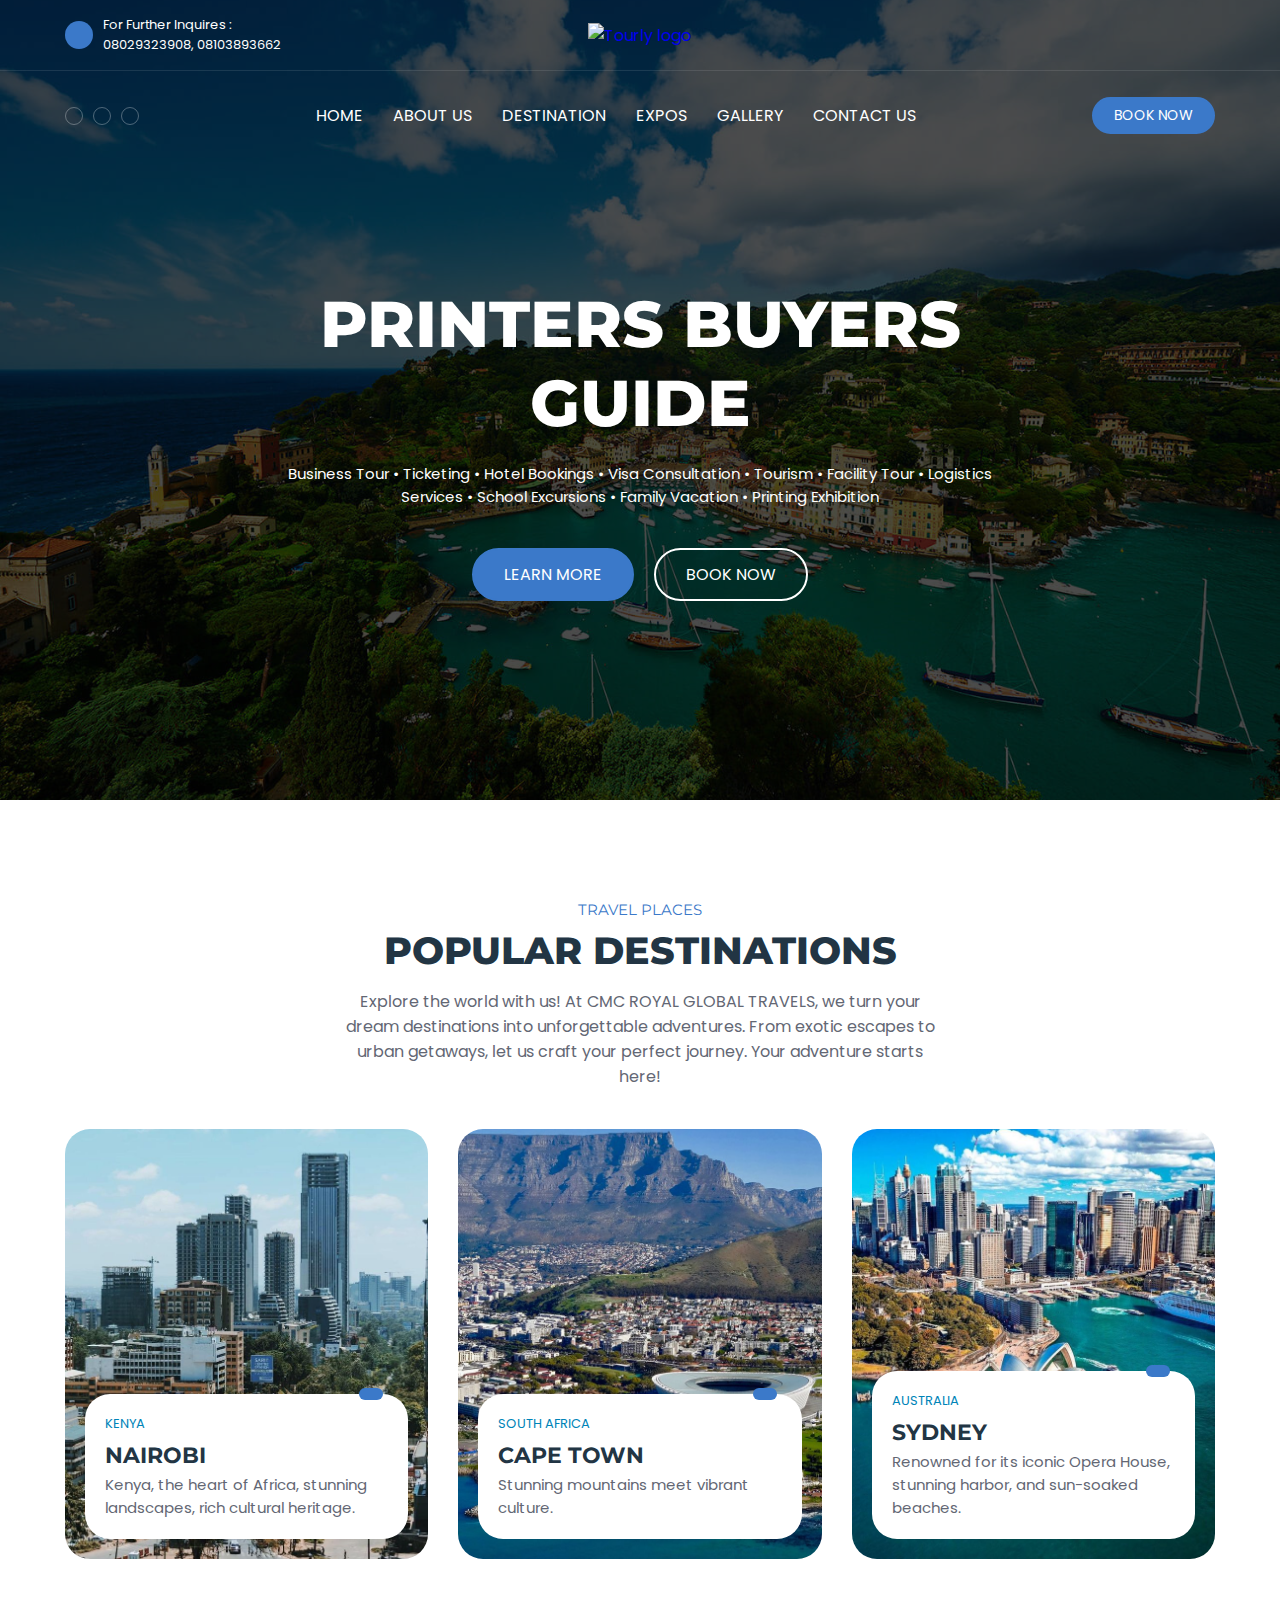
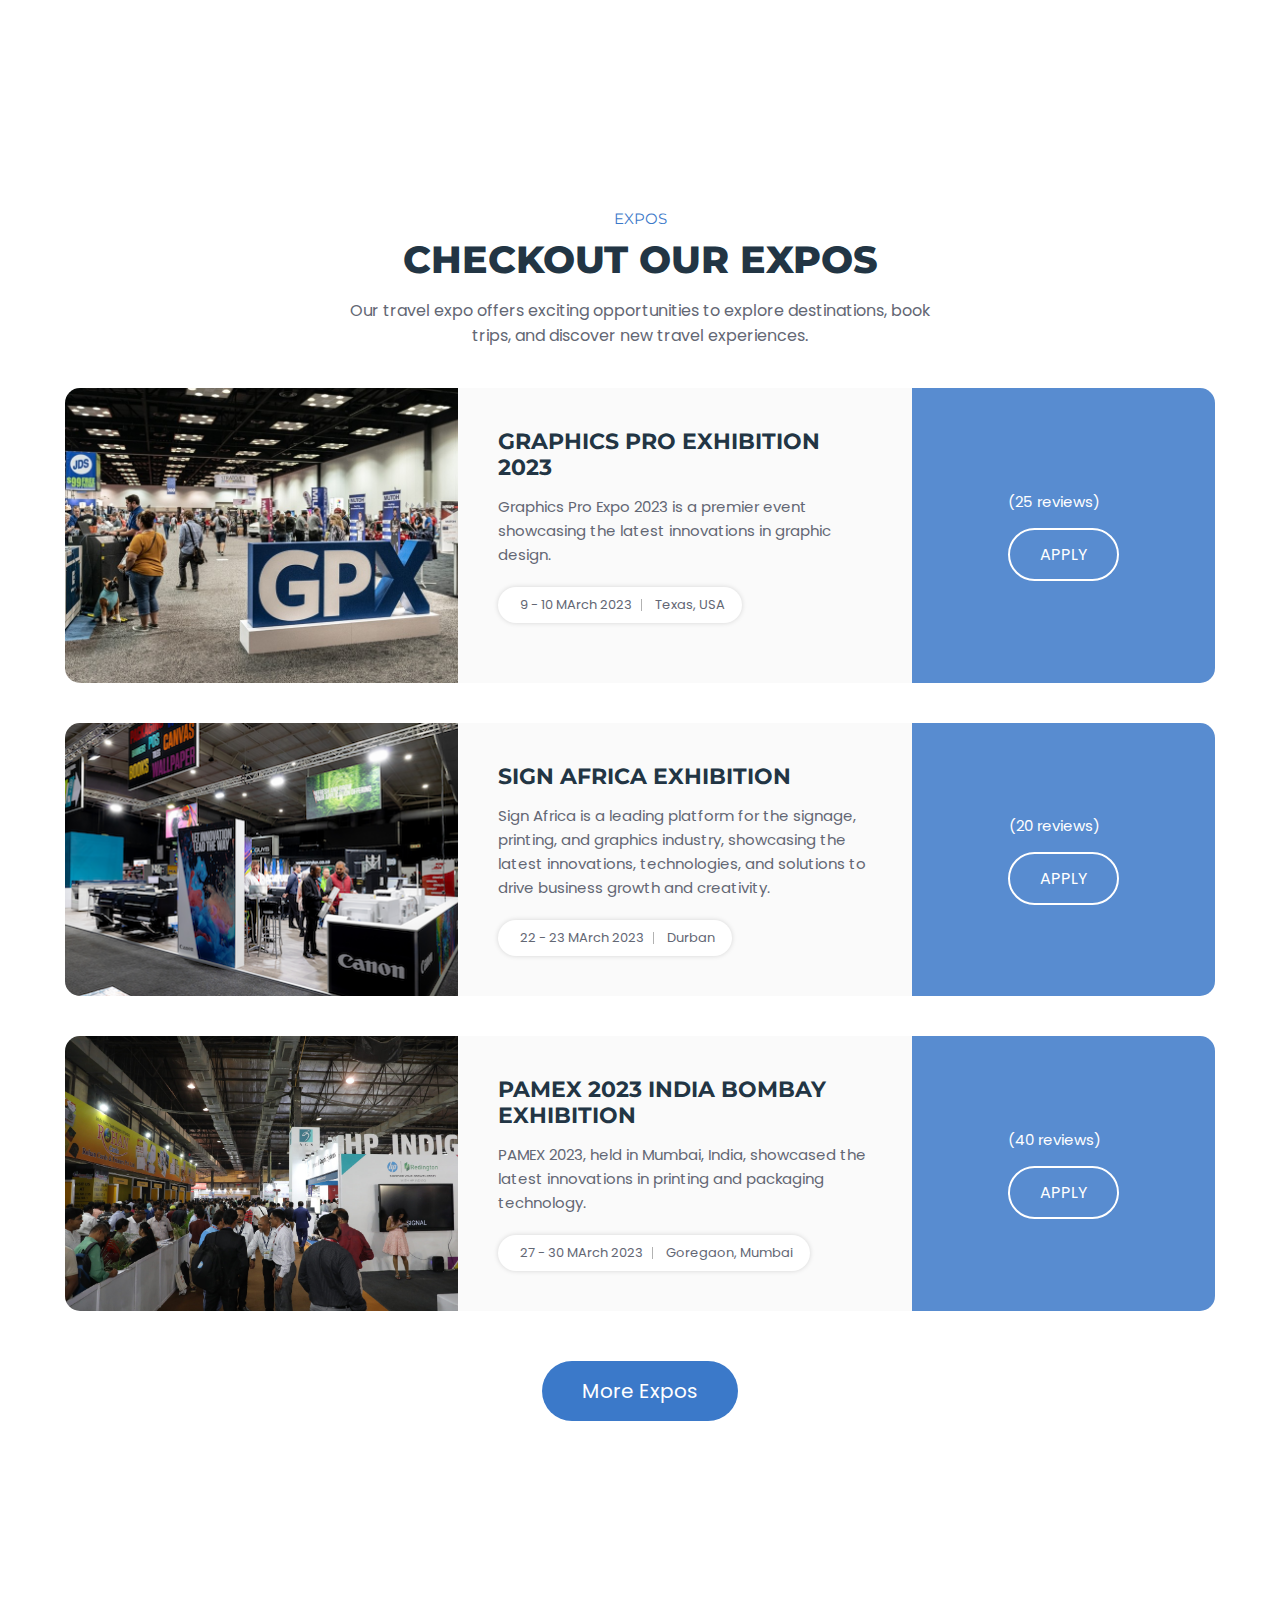
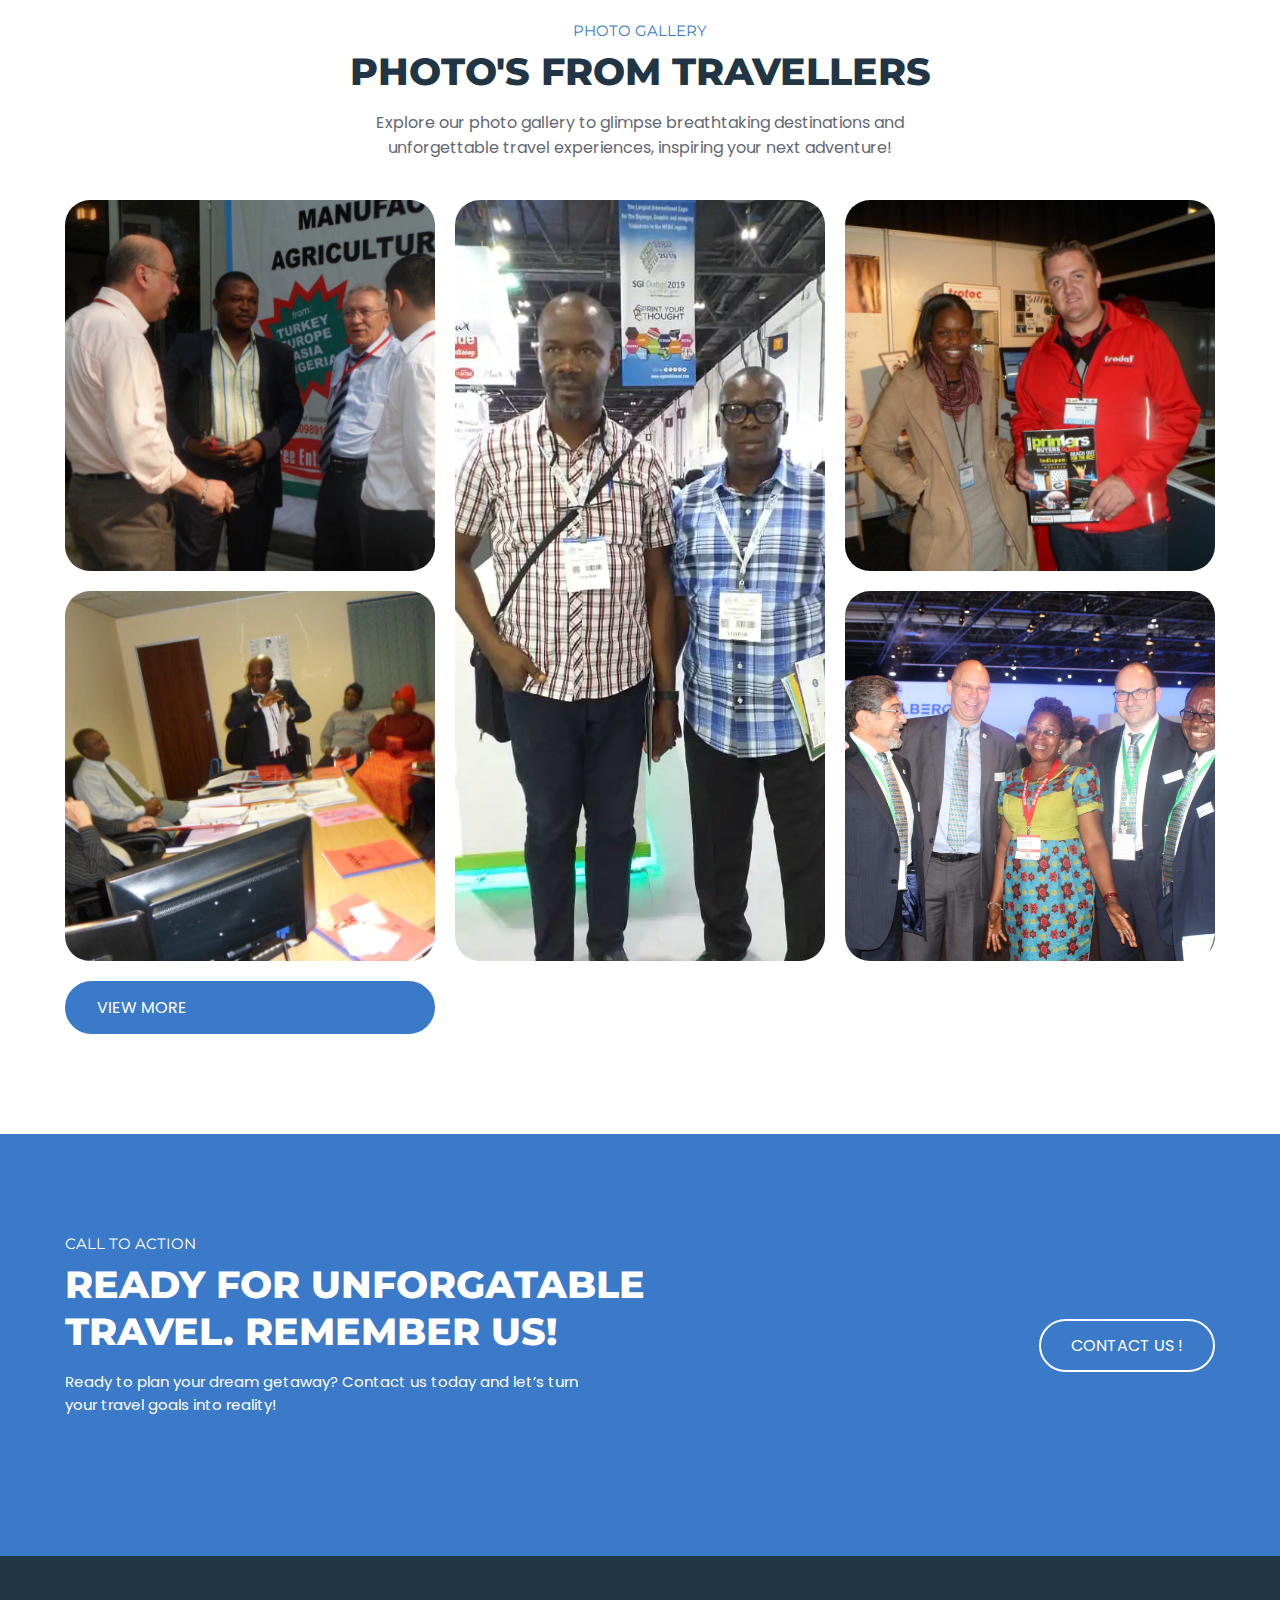
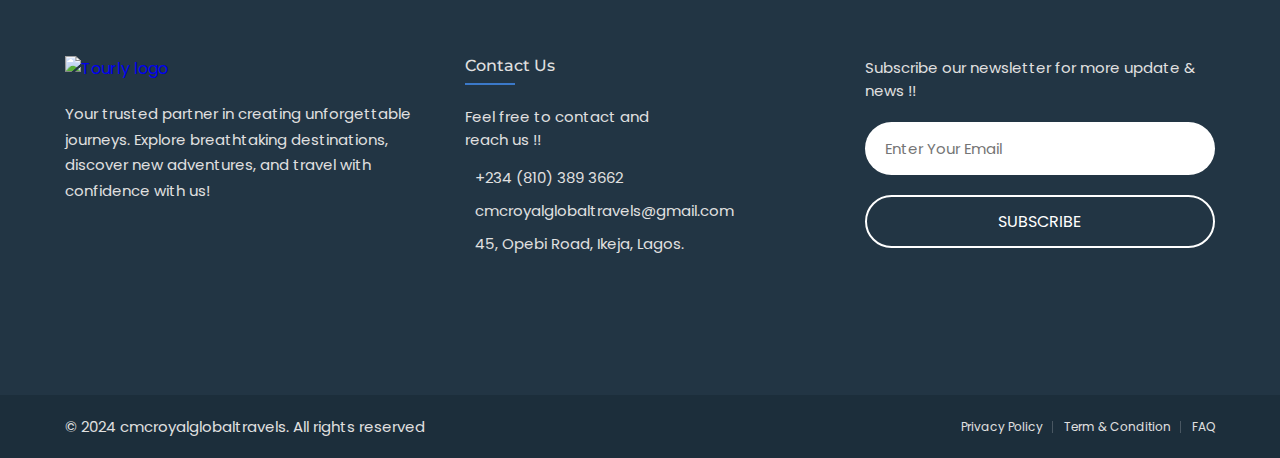
==== cmc travels/index.html @ f37f1d23 "Add files via upload" ====
<!DOCTYPE html>
<html lang="en">

<head>
  <meta charset="UTF-8">
  <meta http-equiv="X-UA-Compatible" content="IE=edge">
  <meta name="viewport" content="width=device-width, initial-scale=1.0">
  <title>CMCROYALGLOBALTRAVELS</title>

  <!-- 
    - favicon
  -->
  <link rel="shortcut icon" href="./Untitled design.svg" type="image/svg+xml">

  <!-- 
    - custom css link
  -->
  <link rel="stylesheet" href="./assets/css/style.css">

  <!-- 
    - google font link
  -->
  <link rel="preconnect" href="https://fonts.googleapis.com">
  <link rel="preconnect" href="https://fonts.gstatic.com" crossorigin>
  <link
    href="https://fonts.googleapis.com/css2?family=Montserrat:wght@500;600;700;800&family=Poppins:wght@400;500;600;700&display=swap"
    rel="stylesheet">
</head>

<body id="top">

  <!-- 
    - #HEADER
  -->

  <header class="header" data-header>

    <div class="overlay" data-overlay></div>

    <div class="header-top">
      <div class="container">

        <a href="tel:+01123456790" class="helpline-box">

          <div class="icon-box">
            <ion-icon name="call-outline"></ion-icon>
          </div>

          <div class="wrapper">
            <p class="helpline-title">For Further Inquires :</p>

            <p class="helpline-number">08029323908, 08103893662</p>
          </div>

        </a>

        <a href="#" class="logo">
          <img src="./assets/images/cmc logo.svg" alt="Tourly logo">
        </a>

        <div class="header-btn-group">

          <button class="search-btn" aria-label="Search">
            <ion-icon name="search"></ion-icon>
          </button>

          <button class="nav-open-btn" aria-label="Open Menu" data-nav-open-btn>
            <ion-icon name="menu-outline"></ion-icon>
          </button>

        </div>

      </div>
    </div>

    <div class="header-bottom">
      <div class="container">

        <ul class="social-list">

          <li>
            <a href="#" class="social-link">
              <ion-icon name="logo-facebook"></ion-icon>
            </a>
          </li>

          <li>
            <a href="#" class="social-link">
              <ion-icon name="logo-twitter"></ion-icon>
            </a>
          </li>

          <li>
            <a href="wa.me/2348103893662" class="social-link">
              <ion-icon name="logo-whatsapp"></ion-icon>
            </a>
          </li>

        </ul>

        <nav class="navbar" data-navbar>

          <div class="navbar-top">

            <a href="#" class="logo">
              <img src="./assets/images/cmc logo2.svg" alt="Tourly logo">
            </a>

            <button class="nav-close-btn" aria-label="Close Menu" data-nav-close-btn>
              <ion-icon name="close-outline"></ion-icon>
            </button>

          </div>

          <ul class="navbar-list">

            <li>
              <a href="#home" class="navbar-link" data-nav-link>home</a>
            </li>

            <li>
              <a href="#" class="navbar-link" data-nav-link>about us</a>
            </li>

            <li>
              <a href="#destination" class="navbar-link" data-nav-link>destination</a>
            </li>

            <li>
              <a href="expos.html" class="navbar-link" data-nav-link>Expos</a>
            </li>

            <li>
              <a href="#gallery" class="navbar-link" data-nav-link>gallery</a>
            </li>

            <li>
              <a href="#contact" class="navbar-link" data-nav-link>contact us</a>
            </li>

          </ul>

        </nav>

        <a href="wa.me/2348029323908" class="btn btn-primary">Book Now</a>

      </div>
    </div>

  </header>





  <main>
    <article>

      <!-- 
        - #HERO
      -->

      <section class="hero" id="home">
        <div class="container">

          <h2 class="h1 hero-title">Printers Buyers Guide</h2>

          <p class="hero-text">
            Business Tour • Ticketing • Hotel Bookings • Visa Consultation • Tourism • Facility Tour 
            • Logistics Services • School Excursions • Family Vacation • Printing Exhibition
          </p>

          <div class="btn-group">
            <a href="#" class="btn btn-primary">Learn more</a>

            <a href="wa.me/2348103893662" class="btn btn-secondary">Book now</a>
          </div>

        </div>
      </section>





      




      <!-- 
        - #POPULAR
      -->

      <section class="popular" id="destination">
        <div class="container">

          <p class="section-subtitle">Travel places</p>

          <h2 class="h2 section-title">Popular destinations</h2>

          <p class="section-text">
            Explore the world with us! At CMC ROYAL GLOBAL TRAVELS, we turn your dream destinations into 
            unforgettable adventures. From exotic escapes to urban getaways, let us craft your perfect journey.
             Your adventure starts here!
          </p>

          <ul class="popular-list">

            <li>
              <div class="popular-card">

                <figure class="card-img">
                  <img src="./assets/images/Westlands Nairobi Kenya.jpeg" alt="San miguel, italy" loading="lazy">
                </figure>

                <div class="card-content">

                  <div class="card-rating">
                    <ion-icon name="star"></ion-icon>
                    <ion-icon name="star"></ion-icon>
                    <ion-icon name="star"></ion-icon>
                    <ion-icon name="star"></ion-icon>
                    <ion-icon name="star"></ion-icon>
                  </div>

                  <p class="card-subtitle">
                    <a href="#">Kenya</a>
                  </p>

                  <h3 class="h3 card-title">
                    <a href="#">nairobi</a>
                  </h3>

                  <p class="card-text">
                    Kenya, the heart of Africa, stunning landscapes,
                     rich cultural heritage.
                  </p>

                </div>

              </div>
            </li>

            <li>
              <div class="popular-card">

                <figure class="card-img">
                  <img src="./assets/images/Cape Town, South Africa.jpeg" alt="Burj khalifa, dubai" loading="lazy">
                </figure>

                <div class="card-content">

                  <div class="card-rating">
                    <ion-icon name="star"></ion-icon>
                    <ion-icon name="star"></ion-icon>
                    <ion-icon name="star"></ion-icon>
                    <ion-icon name="star"></ion-icon>
                    <ion-icon name="star"></ion-icon>
                  </div>

                  <p class="card-subtitle">
                    <a href="#">South Africa</a>
                  </p>

                  <h3 class="h3 card-title">
                    <a href="#">Cape Town</a>
                  </h3>

                  <p class="card-text">
                    Stunning mountains meet vibrant culture.
                  </p>

                </div>

              </div>
            </li>

            <li>
              <div class="popular-card">

                <figure class="card-img">
                  <img src="./assets/images/_.jpeg" alt="Kyoto temple, japan" loading="lazy">
                </figure>

                <div class="card-content">

                  <div class="card-rating">
                    <ion-icon name="star"></ion-icon>
                    <ion-icon name="star"></ion-icon>
                    <ion-icon name="star"></ion-icon>
                    <ion-icon name="star"></ion-icon>
                    <ion-icon name="star"></ion-icon>
                  </div>

                  <p class="card-subtitle">
                    <a href="#">Australia</a>
                  </p>

                  <h3 class="h3 card-title">
                    <a href="#">Sydney</a>
                  </h3>

                  <p class="card-text">
                    Renowned for its iconic Opera House, stunning harbor, and sun-soaked beaches.
                  </p>

                </div>

              </div>
            </li>

          </ul>

          

        </div>
      </section>





      <!-- 
        - #PACKAGE
      -->

      <section class="package" id="package">
        <div class="container">

          <p class="section-subtitle">Expos</p>

          <h2 class="h2 section-title">Checkout Our Expos</h2>

          <p class="section-text">
           Our travel expo offers exciting opportunities to explore destinations, book trips, and discover 
           new travel experiences.
          </p>

          <ul class="package-list">

            <li>
              <div class="package-card">

                <figure class="card-banner">
                  <img src="./assets/images/GRAPHICS-PRO-EXPO.jpg" alt="Experience The Great Holiday On Beach" loading="lazy">
                </figure>

                <div class="card-content">

                  <h3 class="h3 card-title">Graphics Pro Exhibition 2023</h3>

                  <p class="card-text">
                    Graphics Pro Expo 2023 is a premier event showcasing the latest innovations in graphic design.
                     
                  </p>

                  <ul class="card-meta-list">
                    
                    <li class="card-meta-item">
                      <div class="meta-box">
                        <ion-icon name="time"></ion-icon>

                        <p class="text">9 - 10 MArch 2023</p>
                      </div>
                    </li>

                    <li class="card-meta-item">
                      <div class="meta-box">
                        <ion-icon name="location"></ion-icon>

                        <p class="text">Texas, USA</p>
                      </div>
                    </li>

                  </ul>

                </div>

                <div class="card-price">

                  <div class="wrapper">

                    <p class="reviews">(25 reviews)</p>

                    <div class="card-rating">
                      <ion-icon name="star"></ion-icon>
                      <ion-icon name="star"></ion-icon>
                      <ion-icon name="star"></ion-icon>
                      <ion-icon name="star"></ion-icon>
                      <ion-icon name="star"></ion-icon>
                    </div>

                  </div>


                  <a href="wa.me/2348103893662" class="btn btn-secondary">Apply</a>

                </div>

              </div>
            </li>

            <li>
              <div class="package-card">

                <figure class="card-banner">
                  <img src="./assets/images/Canon-South-Africa-Exhibited-Diverse-Printing-Range-At-Sign-Africa-Expo-500x272.png" alt="Summer Holiday To The Oxolotan River" loading="lazy">
                </figure>

                <div class="card-content">

                  <h3 class="h3 card-title">Sign Africa Exhibition</h3>

                  <p class="card-text">
                    Sign Africa is a leading platform for the signage, printing, and graphics industry, 
                    showcasing the latest innovations, technologies, and solutions to drive business growth 
                    and creativity.
                  </p>

                  <ul class="card-meta-list">

                    <li class="card-meta-item">
                      <div class="meta-box">
                        <ion-icon name="time"></ion-icon>

                        <p class="text">22 - 23 MArch 2023</p>
                      </div>
                    </li>
                       

                    <li class="card-meta-item">
                      <div class="meta-box">
                        <ion-icon name="location"></ion-icon>

                        <p class="text">Durban</p>
                      </div>
                    </li>

                  </ul>

                </div>

                <div class="card-price">

                  <div class="wrapper">

                    <p class="reviews">(20 reviews)</p>

                    <div class="card-rating">
                      <ion-icon name="star"></ion-icon>
                      <ion-icon name="star"></ion-icon>
                      <ion-icon name="star"></ion-icon>
                      <ion-icon name="star"></ion-icon>
                      <ion-icon name="star"></ion-icon>
                    </div>

                  </div>

                 

                  <a href="wa.me/2348103893662" class="btn btn-secondary">Apply</a>

                </div>

              </div>
            </li>

            <li>
              <div class="package-card">

                <figure class="card-banner">
                  <img src="./assets/images/show-pic.jpg" alt="Santorini Island's Weekend Vacation" loading="lazy">
                </figure>

                <div class="card-content">

                  <h3 class="h3 card-title">PAMEX 2023 India Bombay Exhibition</h3>

                  <p class="card-text">
                    PAMEX 2023, held in Mumbai, India, showcased the latest innovations in printing and packaging technology.
                  </p>

                  <ul class="card-meta-list">

                    <li class="card-meta-item">
                      <div class="meta-box">
                        <ion-icon name="time"></ion-icon>

                        <p class="text">27 - 30 MArch 2023</p>
                      </div>
                    </li>

                    <li class="card-meta-item">
                      <div class="meta-box">
                        <ion-icon name="location"></ion-icon>

                        <p class="text">Goregaon, Mumbai</p>
                      </div>
                    </li>

                  </ul>

                </div>

                <div class="card-price">

                  <div class="wrapper">

                    <p class="reviews">(40 reviews)</p>

                    <div class="card-rating">
                      <ion-icon name="star"></ion-icon>
                      <ion-icon name="star"></ion-icon>
                      <ion-icon name="star"></ion-icon>
                      <ion-icon name="star"></ion-icon>
                      <ion-icon name="star"></ion-icon>
                    </div>

                  </div>

                  
                  <a href="wa.me/2348103893662" class="btn btn-secondary">Apply</a>

                </div>

              </div>
            </li>

          </ul>

          <div class="center-container">
            <a href="expos.html" class="button-link">More Expos</a>
          </div>
          

        </div>
      </section>





      <!-- 
        - #GALLERY
      -->

      <section class="gallery" id="gallery">
        <div class="container">

          <p class="section-subtitle">Photo Gallery</p>

          <h2 class="h2 section-title">Photo's From Travellers</h2>

          <p class="section-text">
            Explore our photo gallery to glimpse breathtaking destinations and unforgettable travel experiences,
             inspiring your next adventure!
          </p>

          <ul class="gallery-list">

            <li class="gallery-item">
              <figure class="gallery-image">
                <img src="./assets/images/19.webp" alt="Gallery image">
              </figure>
            </li>

            <li class="gallery-item">
              <figure class="gallery-image">
                <img src="./assets/images/22.webp" alt="Gallery image">
              </figure>
            </li>

            <li class="gallery-item">
              <figure class="gallery-image">
                <img src="./assets/images/14.webp" alt="Gallery image">
              </figure>
            </li>

            <li class="gallery-item">
              <figure class="gallery-image">
                <img src="./assets/images/24.webp" alt="Gallery image">
              </figure>
            </li>

            <li class="gallery-item">
              <figure class="gallery-image">
                <img src="./assets/images/25.webp" alt="Gallery image">
              </figure>
            </li>

            <a href="gallery.html" class="btn btn-primary">View More</a>

          </ul>

         

        </div>
      </section>





      <!-- 
        - #CTA
      -->

      <section class="cta" id="contact">
        <div class="container">

          <div class="cta-content">
            <p class="section-subtitle">Call To Action</p>

            <h2 class="h2 section-title">Ready For Unforgatable Travel. Remember Us!</h2>

            <p class="section-text">
              Ready to plan your dream getaway? Contact us today and let’s turn your travel goals into reality!
            </p>
          </div>

          <a href="wa.me/2348029323908" class="btn btn-secondary">Contact Us !</a>

        </div>
      </section>

    </article>
  </main>





  <!-- 
    - #FOOTER
  -->

  <footer class="footer">

    <div class="footer-top">
      <div class="container">

        <div class="footer-brand">

          <a href="#" class="logo">
            <img src="./assets/images/cmc logo.svg" alt="Tourly logo">
          </a>

          <p class="footer-text">
            Your trusted partner in creating unforgettable journeys. Explore breathtaking destinations,
             discover new adventures, and travel with confidence with us!
          </p>

        </div>

        <div class="footer-contact">

          <h4 class="contact-title">Contact Us</h4>

          <p class="contact-text">
            Feel free to contact and reach us !!
          </p>

          <ul>

            <li class="contact-item">
              <ion-icon name="call-outline"></ion-icon>

              <a href="tel:+08103893662" class="contact-link">+234 (810) 389 3662 </a>
            </li>

            <li class="contact-item">
              <ion-icon name="mail-outline"></ion-icon>

              <a href="cmcroyalglobaltravels@gmail.com" class="contact-link">cmcroyalglobaltravels@gmail.com</a>
            </li>

            <li class="contact-item">
              <ion-icon name="location-outline"></ion-icon>

              <address>45, Opebi Road, Ikeja, Lagos.</address>
            </li>

          </ul>

        </div>

        <div class="footer-form">

          <p class="form-text">
            Subscribe our newsletter for more update & news !!
          </p>

          <form action="" class="form-wrapper">
            <input type="email" name="email" class="input-field" placeholder="Enter Your Email" required>

            <button type="submit" class="btn btn-secondary">Subscribe</button>
          </form>

        </div>

      </div>
    </div>

    <div class="footer-bottom">
      <div class="container">

        <p class="copyright">
          &copy; 2024 <a href="">cmcroyalglobaltravels</a>. All rights reserved
        </p>

        <ul class="footer-bottom-list">

          <li>
            <a href="#" class="footer-bottom-link">Privacy Policy</a>
          </li>

          <li>
            <a href="#" class="footer-bottom-link">Term & Condition</a>
          </li>

          <li>
            <a href="#" class="footer-bottom-link">FAQ</a>
          </li>

        </ul>

      </div>
    </div>

  </footer>





  <!-- 
    - #GO TO TOP
  -->

  <a href="#top" class="go-top" data-go-top>
    <ion-icon name="chevron-up-outline"></ion-icon>
  </a>





  <!-- 
    - custom js link
  -->
  <script src="./assets/js/script.js"></script>

  <!-- 
    - ionicon link
  -->
  <script type="module" src="https://unpkg.com/ionicons@5.5.2/dist/ionicons/ionicons.esm.js"></script>
  <script nomodule src="https://unpkg.com/ionicons@5.5.2/dist/ionicons/ionicons.js"></script>

</body>

</html>
---- cmc travels/assets/css/style.css ----
/*-----------------------------------*\
 * #style.css
\*-----------------------------------*/

/**
 * copyright 2022 codewithsadee
 */





/*-----------------------------------*\
 * #CUSTOM PROPERTY
\*-----------------------------------*/

:root {

  /**
   * colors
   */

  --united-nations-blue: hsl(214, 56%, 58%);
  --bright-navy-blue: hsl(214, 57%, 51%);
  --spanish-gray: hsl(0, 0%, 60%);
  --black-coral: hsl(225, 8%, 42%);
  --oxford-blue: hsl(208, 97%, 12%);
  --yale-blue: hsl(214, 72%, 33%);
  --blue-ncs: hsl(197, 100%, 36%);
  --gunmetal: hsl(206, 34%, 20%);
  --gainsboro: hsl(0, 0%, 88%);
  --cultured: hsl(0, 0%, 98%);
  --white: hsl(0, 0%, 100%);
  --black: hsl(0, 0%, 0%);
  --onyx: hsl(0, 0%, 25%);
  --jet: hsl(0, 0%, 20%);

  /**
   * typography
   */

  --ff-poppins: "Poppins", sans-serif;
  --ff-montserrat: "Montserrat", sans-serif;

  --fs-1: calc(20px + 3.5vw);
  --fs-2: calc(18px + 1.6vw);
  --fs-3: calc(16px + 0.45vw);
  --fs-4: 15px;
  --fs-5: 14px;
  --fs-6: 13px;
  --fs-7: 12px;
  --fs-8: 11px;

  --fw-500: 500;
  --fw-600: 600;
  --fw-700: 700;
  --fw-800: 800;

  /**
   * transition
   */

  --transition: 0.25s ease-in-out;

  /**
   * spacing
   */

  --section-padding: 60px;

  /**
   * border-radius
   */

  --radius-15: 15px;
  --radius-25: 25px;

}





/*-----------------------------------*\
 * #RESET
\*-----------------------------------*/

*, *::before, *::after {
  margin: 0;
  padding: 0;
  box-sizing: border-box;
}

li { list-style: none; }

a { text-decoration: none; }

a,
img,
span,
input,
label,
button,
ion-icon { display: block; }

input,
button {
  background: none;
  border: none;
  font: inherit;
}

button { cursor: pointer; }

input { width: 100%; }

ion-icon { pointer-events: none; }

html {
  font-family: var(--ff-poppins);
  scroll-behavior: smooth;
}

body { background: var(--white); }





/*-----------------------------------*\
 * #REUSED STYLE
\*-----------------------------------*/

.container { padding-inline: 15px; }

.center-container {
  text-align: center; /* Center-aligns content horizontally */
}

.button-link {
  display: inline-block;       /* Button-like behavior */
  padding: 15px 40px;          /* Adds padding */
  font-size: 20px;             /* Adjusts text size */
  color: #fff;                 /* Text color */
  background-color: var(--bright-navy-blue);   /* Background color */
  border: none;                /* Removes border */
  border-radius: 100px;          /* Rounded corners */
  text-align: center;          /* Centers text within the button */
  text-decoration: none;       /* Removes underline */
  cursor: pointer;             /* Pointer on hover */
}

.button-link:hover {
  background-color:var(--yale-blue);   /* Hover effect */
}

.center-container2 {
  text-align: left; /* Center-aligns content horizontally */
}

.button-link2 {
  display: inline-block;       /* Button-like behavior */
  padding: 10px 15px;          /* Adds padding */
  font-size: 10px;             /* Adjusts text size */
  color: #fff;                 /* Text color */
  background-color: var(--bright-navy-blue);   /* Background color */
  border: none;                /* Removes border */
  border-radius: 100px;          /* Rounded corners */
  text-align: left;          /* Centers text within the button */
  text-decoration: none;       /* Removes underline */
  cursor: pointer;             /* Pointer on hover */
}

.button-link:hover2 {
  background-color:var(--yale-blue);   /* Hover effect */
}


.btn {
  color: var(--white);
  text-transform: uppercase;
  font-size: var(--fs-5);
  border-radius: 100px;
  padding: var(--padding, 8px 18px);
  border: var(--border-width, 2px) solid transparent;
  transition: var(--transition);
}

.btn-primary {
  background: var(--bright-navy-blue);
  border-color: var(--bright-navy-blue);
}

.btn-primary:is(:hover, :focus) {
  background: var(--yale-blue);
  border-color: var(--yale-blue);
}

.btn-secondary { border-color: var(--white); }

.btn-secondary:is(:hover, :focus) { background: hsla(0, 0%, 100%, 0.1); }

.h1,
.h2,
.h3 {
  font-weight: var(--fw-800);
  font-family: var(--ff-montserrat);
  text-transform: uppercase;
}

.h1 {
  color: var(--white);
  font-size: var(--fs-1);
}

.h2,
.h3 { color: var(--gunmetal); }

.h2 { font-size: var(--fs-2); }

.h3 {
  font-size: var(--fs-3);
  font-weight: var(--fw-700);
}

.section-subtitle {
  color: var(--bright-navy-blue);
  font-size: var(--fs-5);
  text-transform: uppercase;
  font-family: var(--ff-montserrat);
  margin-bottom: 8px;
}

.section-title { margin-bottom: 15px; }

.section-text {
  color: var(--black-coral);
  margin-bottom: 30px;
}

.card-text {
  color: var(--black-coral);
  font-size: var(--fs-5);
}





/*-----------------------------------*\
 * #HEADER
\*-----------------------------------*/

.header {
  position: absolute;
  top: 0;
  left: 0;
  width: 100%;
  padding-top: 61px;
  z-index: 4;
}

.header-top {
  position: absolute;
  top: 0;
  left: 0;
  width: 100%;
  transition: var(--transition);
  border-bottom: 1px solid hsla(0, 0%, 100%, 0.1);
  padding-block: 15px;
  z-index: 1;
}

.header.active .header-top {
  position: fixed;
  background: var(--gunmetal);
}

.header-top .container {
  display: grid;
  grid-template-columns: repeat(3, 1fr);
  justify-items: flex-start;
  align-items: center;
}

.helpline-box .wrapper { display: none; }

.helpline-box .icon-box {
  background: var(--bright-navy-blue);
  padding: 6px;
  border-radius: 50%;
  color: var(--white);
}

.helpline-box .icon-box ion-icon { --ionicon-stroke-width: 40px; }

.header-top .logo { margin-inline: auto; }

.header-top .logo img { max-width: 100px; }

.header-btn-group {
  justify-self: flex-end;
  display: flex;
  align-items: center;
  gap: 10px;
  color: var(--white);
}

.search-btn,
.nav-open-btn {
  font-size: 30px;
  color: inherit;
}

.search-btn { font-size: 20px; }

.header-bottom { border-bottom: 1px solid hsla(0, 0%, 100%, 0.1); }

.header-bottom .container {
  display: flex;
  justify-content: space-between;
  align-items: center;
  padding-block: 15px;
}

.social-list {
  display: flex;
  align-items: center;
  gap: 5px;
}

.social-link {
  color: var(--white);
  padding: 8px;
  border: 1px solid hsla(0, 0%, 100%, 0.3);
  border-radius: 50%;
  font-size: 15px;
  transition: var(--transition);
}

.social-link:is(:hover, :focus) { background: hsla(0, 0%, 100%, 0.2); }

.header .btn { --padding: 4px 20px; }

.header .navbar {
  position: fixed;
  top: 0;
  right: -300px;
  width: 100%;
  max-width: 300px;
  height: 100%;
  background: var(--white);
  visibility: hidden;
  pointer-events: none;
  transition: 0.15s ease-in;
  z-index: 3;
}

.navbar.active {
  right: 0;
  visibility: visible;
  pointer-events: all;
  transition: 0.25s ease-out;
}

.navbar-top {
  display: flex;
  justify-content: space-between;
  align-items: center;
  padding: 40px 15px;
}

.navbar-top .logo img { width: 150px; }

.nav-close-btn {
  font-size: 20px;
  color: var(--bright-navy-blue);
}

.nav-close-btn ion-icon { --ionicon-stroke-width: 80px; }

.navbar-list { border-top: 1px solid hsla(0, 0%, 0%, 0.1); }

.navbar-list li { border-bottom: 1px solid hsla(0, 0%, 0%, 0.1); }

.navbar-link {
  padding: 15px 20px;
  color: var(--jet);
  font-weight: var(--fw-500);
  font-size: var(--fs-4);
  transition: var(--transition);
  text-transform: capitalize;
}

.navbar-link:is(:hover, :focus) { color: var(--bright-navy-blue); }

.overlay {
  position: fixed;
  inset: 0;
  background: var(--black);
  opacity: 0;
  pointer-events: none;
  z-index: 2;
  transition: var(--transition);
}

.overlay.active {
  opacity: 0.7;
  pointer-events: all;
}





/*-----------------------------------*\
 * #HERO
\*-----------------------------------*/

.hero {
  background-image: url("../images/hero-banner.jpg");
  background-repeat: no-repeat;
  background-size: cover;
  background-position: center;
  background-color: hsla(0, 0%, 0%, 0.7);
  background-blend-mode: overlay;
  display: grid;
  place-items: center;
  min-height: 600px;
  text-align: center;
  padding-top: 125px;
}

.hero-title { margin-bottom: 20px; }

.hero-text {
  color: var(--white);
  font-size: var(--fs-5);
  margin-bottom: 40px;
}

.btn-group {
  display: flex;
  flex-wrap: wrap;
  justify-content: center;
  align-items: center;
  gap: 10px;
}





/*-----------------------------------*\
 * #TOUR SEARCH
\*-----------------------------------*/

.tour-search {
  background: var(--bright-navy-blue);
  padding-block: var(--section-padding);
}

.tour-search-form .input-label {
  color: var(--white);
  font-size: var(--fs-4);
  margin-left: 20px;
  margin-bottom: 10px;
}

.tour-search-form .input-field {
  background: var(--white);
  padding: 10px 15px;
  font-size: var(--fs-5);
  border-radius: 50px;
}

.tour-search-form .input-field::placeholder { color: var(--spanish-gray); }

.tour-search-form .input-field::-webkit-datetime-edit {
  color: var(--spanish-gray);
  text-transform: uppercase;
}

.tour-search-form .input-wrapper { margin-bottom: 15px; }

.tour-search .btn {
  width: 100%;
  --border-width: 1px;
  font-weight: var(--fw-600);
  margin-top: 35px;
}





/*-----------------------------------*\
 * #POPULAR
\*-----------------------------------*/

.popular { padding-block: var(--section-padding); }

.popular-list,
.popular-list > li:not(:last-child) { margin-bottom: 30px; }

.popular-card {
  position: relative;
  overflow: hidden;
  border-radius: var(--radius-25);
  height: 430px;
}

.popular-card .card-img { height: 100%; }

.popular-card .card-img img {
  width: 100%;
  height: 100%;
  object-fit: cover;
}

.popular-card .card-content {
  position: absolute;
  bottom: 20px;
  left: 20px;
  right: 20px;
  background: var(--white);
  border-radius: var(--radius-25);
  padding: 20px;
}


.popular-card .card-rating {
  background: var(--bright-navy-blue);
  color: var(--white);
  position: absolute;
  top: 0;
  right: 25px;
  display: flex;
  align-items: center;
  gap: 1px;
  transform: translateY(-50%);
  padding: 6px 10px;
  border-radius: 20px;
  font-size: 14px;
}

.popular-card .card-subtitle {
  color: var(--blue-ncs);
  font-size: var(--fs-6);
  text-transform: uppercase;
  margin-bottom: 8px;
}

.popular-card .card-title { margin-bottom: 5px; }

.popular-card :is(.card-subtitle, .card-title) > a { color: inherit; }

.popular .btn { margin-inline: auto; }





/*-----------------------------------*\
 * #PACKAGE
\*-----------------------------------*/

.package { padding-block: var(--section-padding); }

.package-list { margin-bottom: 40px; }

.package-list > li:not(:last-child) { margin-bottom: 30px; }

.package-card {
  background: var(--cultured);
  overflow: hidden;
  border-radius: 15px;
}

.package-card .card-banner { height: 250px; }

.package-card .card-banner img {
  width: 100%;
  height: 100%;
  object-fit: cover;
}

.package-card .card-content { padding: 30px 20px; }

.package-card .card-title { margin-bottom: 15px; }

.package-card .card-text {
  line-height: 1.6;
  margin-bottom: 20px;
}

.card-meta-list {
  background: var(--white);
  max-width: max-content;
  display: flex;
  flex-wrap: wrap;
  justify-content: center;
  align-items: center;
  padding: 8px;
  box-shadow: 0 0 5px hsla(0, 0%, 0%, 0.15);
  border-radius: 50px;
}

.card-meta-item { position: relative; }

.card-meta-item:not(:last-child)::after {
  content: "";
  position: absolute;
  top: 4px;
  right: -1px;
  bottom: 4px;
  width: 1px;
  background: hsla(0, 0%, 0%, 0.3);
}

.meta-box {
  display: flex;
  justify-content: center;
  align-items: center;
  gap: 5px;
  padding-inline: 9px;
  color: var(--black-coral);
  font-size: var(--fs-8);
}

.meta-box > ion-icon {
  color: var(--bright-navy-blue);
  font-size: 13px;
}

.package-card .card-price {
  background: var(--united-nations-blue);
  color: var(--white);
  padding: 25px 20px;
  text-align: center;
}

.package-card .card-price .wrapper {
  display: flex;
  flex-wrap: wrap;
  justify-content: center;
  align-items: center;
  gap: 5px 15px;
  margin-bottom: 10px;
}

.package-card .card-price .reviews { font-size: var(--fs-5); }

.package-card .card-rating {
  display: flex;
  justify-content: center;
  align-items: center;
  gap: 1px;
  font-size: 14px;
}

.package-card .card-rating ion-icon:last-child { color: hsl(0, 0%, 80%); }

.package-card .price {
  font-size: var(--fs-2);
  font-family: var(--ff-montserrat);
  font-weight: var(--fw-800);
  margin-bottom: 20px;
}

.package-card .price span {
  font-size: var(--fs-7);
  font-weight: initial;
}

.package .btn { margin-inline: auto; }





/*-----------------------------------*\
 * #GALLERY
\*-----------------------------------*/

.gallery { padding-block: var(--section-padding); }

.gallery-list {
  display: grid;
  grid-template-columns: 1fr 1fr;
  gap: 10px;
}

.gallery-image {
  width: 100%;
  height: 100%;
  border-radius: var(--radius-15);
  overflow: hidden;
}

.gallery-item:nth-child(3) { grid-area: 1 / 2 / 3 / 3; }

.gallery-image img {
  width: 100%;
  height: 100%;
  object-fit: cover;
}





/*-----------------------------------*\
 * #CTA
\*-----------------------------------*/

.cta {
  background: var(--bright-navy-blue);
  padding-block: var(--section-padding);
}

.cta :is(.section-subtitle, .section-title, .section-text) { color: var(--white); }

.cta .section-text { font-size: var(--fs-5); }





/*-----------------------------------*\
 * #FOOTER
\*-----------------------------------*/

.footer-top {
  background: var(--gunmetal);
  padding-block: var(--section-padding);
  color: var(--gainsboro);
}

.footer-brand { margin-bottom: 30px; }

.footer-brand img { width: 180px; }

.footer-brand .logo { margin-bottom: 20px; }

.footer-text {
  font-size: var(--fs-5);
  line-height: 1.7;
}

.footer-contact { margin-bottom: 30px; }

.contact-title {
  position: relative;
  font-family: var(--ff-montserrat);
  font-weight: var(--fw-500);
  margin-bottom: 30px;
}

.contact-title::after {
  content: "";
  position: absolute;
  bottom: -10px;
  left: 0;
  width: 50px;
  height: 2px;
  background: var(--bright-navy-blue);
}

.contact-text {
  font-size: var(--fs-5);
  margin-bottom: 15px;
  max-width: 200px;
}

.contact-item {
  display: flex;
  justify-content: flex-start;
  align-items: center;
  gap: 10px;
  margin-bottom: 10px;
}

.contact-item ion-icon { --ionicon-stroke-width: 40px; }

.contact-link,
address {
  font-style: normal;
  color: var(--gainsboro);
  font-size: var(--fs-5);
}

.contact-link:is(:hover, :focus) { color: var(--white); }

.form-text {
  font-size: var(--fs-5);
  margin-bottom: 20px;
}

.footer-form .input-field {
  background: var(--white);
  font-size: var(--fs-5);
  padding: 15px 20px;
  border-radius: 100px;
  margin-bottom: 10px;
}

.footer-form .btn { width: 100%; }

.footer-bottom {
  --gunmetal: hsl(205, 36%, 17%);
  background: var(--gunmetal);
  padding-block: 20px;
  text-align: center;
}

.copyright {
  color: var(--gainsboro);
  font-size: var(--fs-5);
  margin-bottom: 10px;
}

.copyright a {
  color: inherit;
  display: inline-block;
}

.copyright a:is(:hover, :focus) { color: var(--white); }

.footer-bottom-list {
  display: flex;
  align-items: center;
  justify-content: center;
  gap: 21px;
}

.footer-bottom-list > li { position: relative; }

.footer-bottom-list > li:not(:last-child)::after {
  content: "";
  position: absolute;
  top: 3px;
  right: -10px;
  bottom: 3px;
  width: 1px;
  background: hsla(0, 0%, 100%, 0.2);
}

.footer-bottom-link {
  color: var(--gainsboro);
  font-size: var(--fs-7);
  transition: var(--transition);
}

.footer-bottom-link:is(:hover, :focus) { color: var(--white); }





/*-----------------------------------*\
 * #GO TO TOP
\*-----------------------------------*/

.go-top {
  position: fixed;
  bottom: 15px;
  right: 15px;
  width: 35px;
  height: 35px;
  background: var(--bright-navy-blue);
  color: var(--white);
  display: grid;
  place-items: center;
  font-size: 18px;
  border-radius: 6px;
  box-shadow: 0 1px 3px hsla(0, 0%, 0%, 0.5);
  opacity: 0;
  transform: translateY(10px);
  visibility: hidden;
  transition: var(--transition);
}

.go-top.active {
  opacity: 0.8;
  transform: translateY(0);
  visibility: visible;
}

.go-top:is(:hover, :focus) { opacity: 1; }





/*-----------------------------------*\
 * #MEDIA QUERIES
\*-----------------------------------*/

/**
 * responsive for larger than 580px screen
 */

@media (min-width: 580px) {

  /**
   * REUSED STYLE
   */

  .container {
    max-width: 580px;
    margin-inline: auto;
  }

  .btn {
    --fs-5: 16px;
    --padding: 12px 30px;
  }

  section:not(.cta) :is(.section-subtitle, .section-title, .section-text) {
    text-align: center;
  }

  .section-text { margin-bottom: 40px; }

  .card-text { --fs-5: 15px; }



  /**
   * HEADER
   */

  .header { padding-top: 83px; }

  .helpline-box .icon-box { padding: 14px; }

  .header-top .logo img { max-width: unset; }

  .search-btn { font-size: 30px; }

  .nav-open-btn { font-size: 40px; }

  .header .btn {
    --fs-5: 14px;
    --padding: 6px 20px;
  }



  /**
   * HERO
   */

  .hero {
    min-height: 800px;
    padding-top: 85px;
  }

  .hero-text { --fs-5: 15px; }

  .btn-group { gap: 20px; }



  /**
   * TOUR SEARCH
   */

  .tour-search-form {
    display: grid;
    grid-template-columns: 1fr 1fr;
    align-items: flex-end;
    gap: 15px;
  }

  .tour-search-form .input-wrapper { margin-bottom: 0; }

  .tour-search-form .input-field { padding: 16px 20px; }

  .tour-search .btn {
    grid-column: span 2;
    margin-top: 20px;
  }



  /**
   * POPULAR
   */

  .popular-card .card-content { right: auto; }



  /**
   * FOOTER
   */

  .footer .container {
    display: grid;
    grid-template-columns: 1fr 1fr;
    gap: 30px;
  }

  .footer-form { grid-column: span 2; }

  .footer-bottom { text-align: left; }

  .copyright { margin-bottom: 0; }

  .footer-bottom-list { justify-content: flex-end; }

}





/**
 * responsive for larger than 768px screen
 */

@media (min-width: 768px) {

  /**
   * CUSTOM PROPERTY
   */

  :root {

    /**
     * typography
     */

    --fs-5: 15px;

  }



  /**
   * REUSED STYLE
   */

  .container { max-width: 800px; }

  .section-text {
    max-width: 60ch;
    margin-inline: auto;
  }



  /**
   * HEADER
   */

  .helpline-box {
    display: flex;
    justify-content: flex-start;
    align-items: center;
    gap: 10px;
  }

  .helpline-box .wrapper {
    display: block;
    color: var(--white);
    font-size: var(--fs-6);
  }

  .social-list { gap: 10px; }



  /**
   * POPULAR
   */

  .popular-list {
    display: grid;
    grid-template-columns: 1fr 1fr;
    gap: 30px;
    margin-bottom: 50px;
  }

  .popular-list > li:not(:last-child) { margin-bottom: 0; }

  .popular-card .card-content { right: 20px; }



  /**
   * PACKAGE
   */

  .package-list { margin-bottom: 50px; }

  .package-list > li:not(:last-child) { margin-bottom: 40px; }

  .package-card {
    display: grid;
    grid-template-columns: 1.3fr 1.5fr 1fr;
  }

  .package-card .card-banner { height: 100%; }

  .package-card .card-content { padding: 40px; }

  .package-card .card-price {
    display: grid;
    place-content: center;
  }

  .package-card .card-price .wrapper { margin-bottom: 15px; }



  /**
   * GALLERY
   */

  .gallery { padding-bottom: calc(var(--section-padding * 2)); }

  .gallery-list {
    grid-template-columns: repeat(3, 1fr);
    gap: 20px;
  }

  .gallery-image { border-radius: var(--radius-25); }



  /**
   * CTA
   */

  .cta .container {
    display: flex;
    justify-content: space-between;
    align-items: center;
  }

  .cta-content { width: calc(100% - 225px); }

  .cta .section-text { margin-inline: 0; }



  /**
   * FOOTER
   */

  .form-wrapper {
    display: flex;
    justify-content: flex-start;
    align-items: center;
    gap: 20px;
  }

  .footer-form .input-field { margin-bottom: 0; }

  .footer-form .btn { width: max-content; }

}





/**
 * responsive for larger than 992px screen
 */

@media (min-width: 992px) {

  /**
   * REUSED STYLE
   */

  .container { max-width: 1050px; }



  /**
   * HEADER
   */

  .header.active .header-top {
    position: unset;
    background: unset;
  }

  .nav-open-btn,
  .navbar-top { display: none; }

  .header-bottom { border-bottom: none; }

  .header.active .header-bottom {
    position: fixed;
    top: 0;
    left: 0;
    width: 100%;
    background: var(--white);
    color: var(--onyx);
    box-shadow: 0 2px 5px hsla(0, 0%, 0%, 0.08);
    transition: var(--transition);
  }

  .header-bottom .container { padding-block: 0; }

  .header .navbar { all: unset; }

  .navbar-list {
    border-top: none;
    display: flex;
    justify-content: center;
    align-items: center;
  }

  .navbar-list li { border-bottom: none; }

  .navbar-link {
    color: var(--white);
    --fs-4: 16px;
    font-weight: unset;
    text-transform: uppercase;
    padding: 20px 15px;
  }

  .header.active .navbar-link { color: var(--onyx); }

  .header.active .navbar-link:is(:hover, :focus) { color: var(--bright-navy-blue); }

  .header.active .social-link {
    color: var(--onyx);
    border-color: hsla(0, 0%, 0%, 0.15);
  }

  .overlay { display: none; }



  /**
   * HERO
   */

  .hero .container { max-width: 740px; }



  /**
   * TOUR SEARCH
   */

  .tour-search-form { grid-template-columns: repeat(5, 1fr); }

  .tour-search .btn {
    --padding: 15px;
    grid-column: unset;
    margin-top: 0;
  }



  /**
   * POPULAR
   */

  .popular-list { grid-template-columns: repeat(3, 1fr); }



  /**
   * PACKAGE
   */

  .meta-box { --fs-8: 13px; }

  .meta-box > ion-icon { font-size: 15px; }



  /**
   * CTA 
   */

  .cta .section-title { max-width: 25ch; }



  /**
   * FOOTER
   */

  .footer-top .container {
    grid-template-columns: repeat(3, 1fr);
    gap: 50px;
  }

  .footer-form { grid-column: unset; }

  .form-wrapper { flex-direction: column; }

  .footer-form .btn { width: 100%; }

}





/**
 * responsive for larger than 1200px screen
 */

@media (min-width: 1200px) {

  /**
   * CUSTOM PROPERTY
   */

  :root {

    /**
     * spacing
     */

    --section-padding: 100px;

  }



  /**
   * REUSED STYLE
   */

  .container { max-width: 1180px; }

}
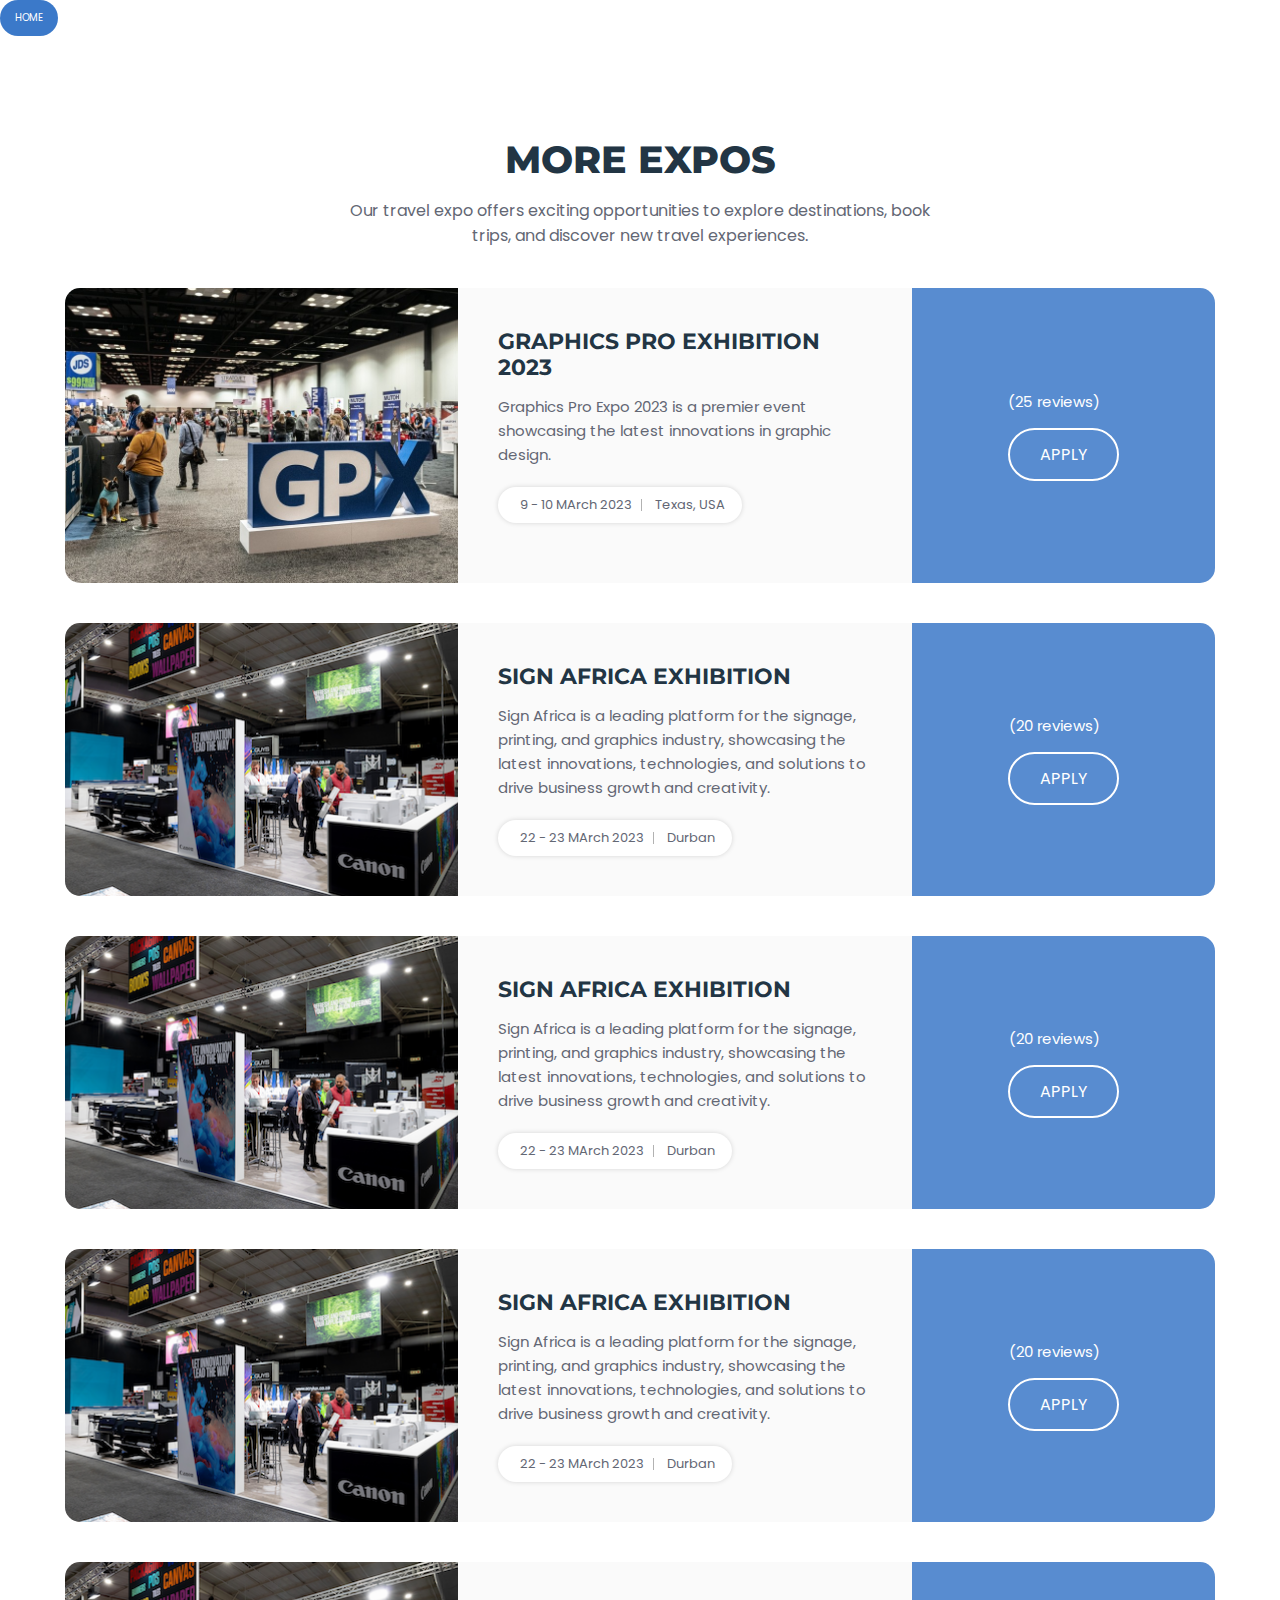
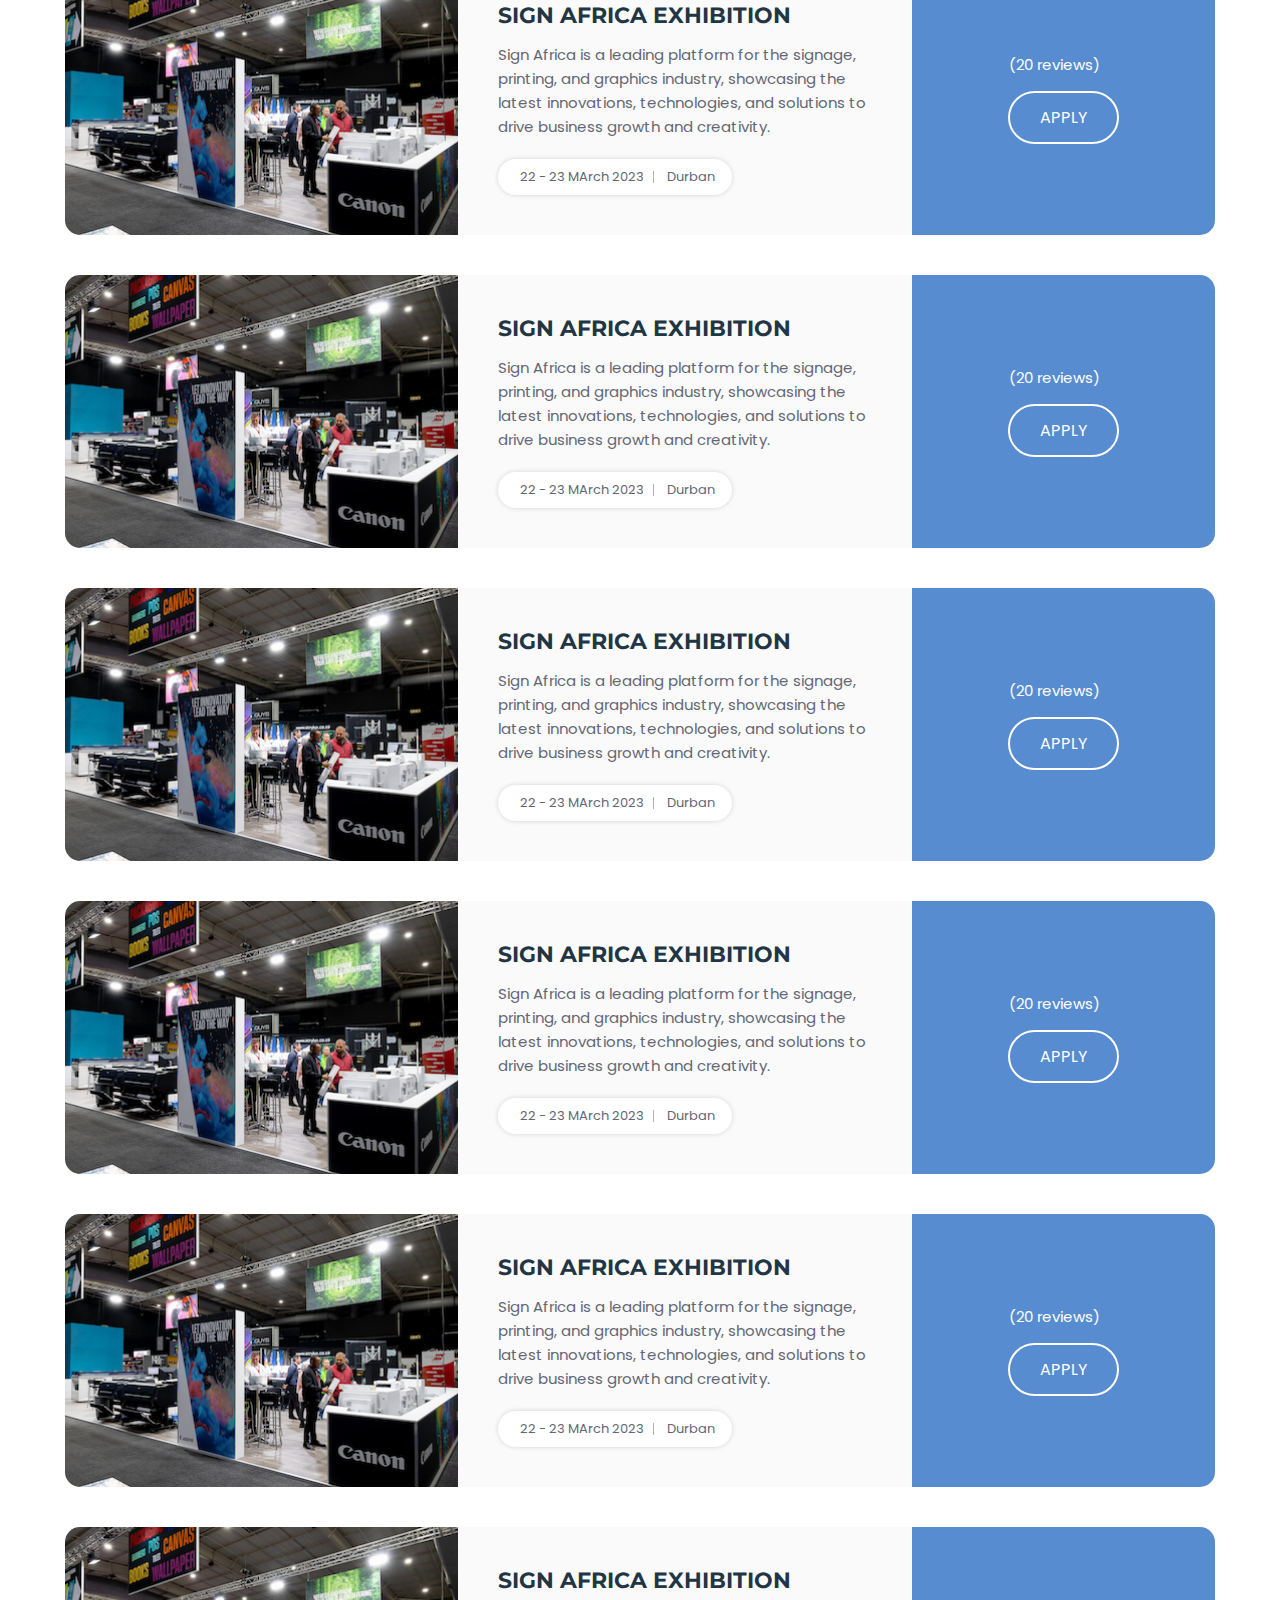
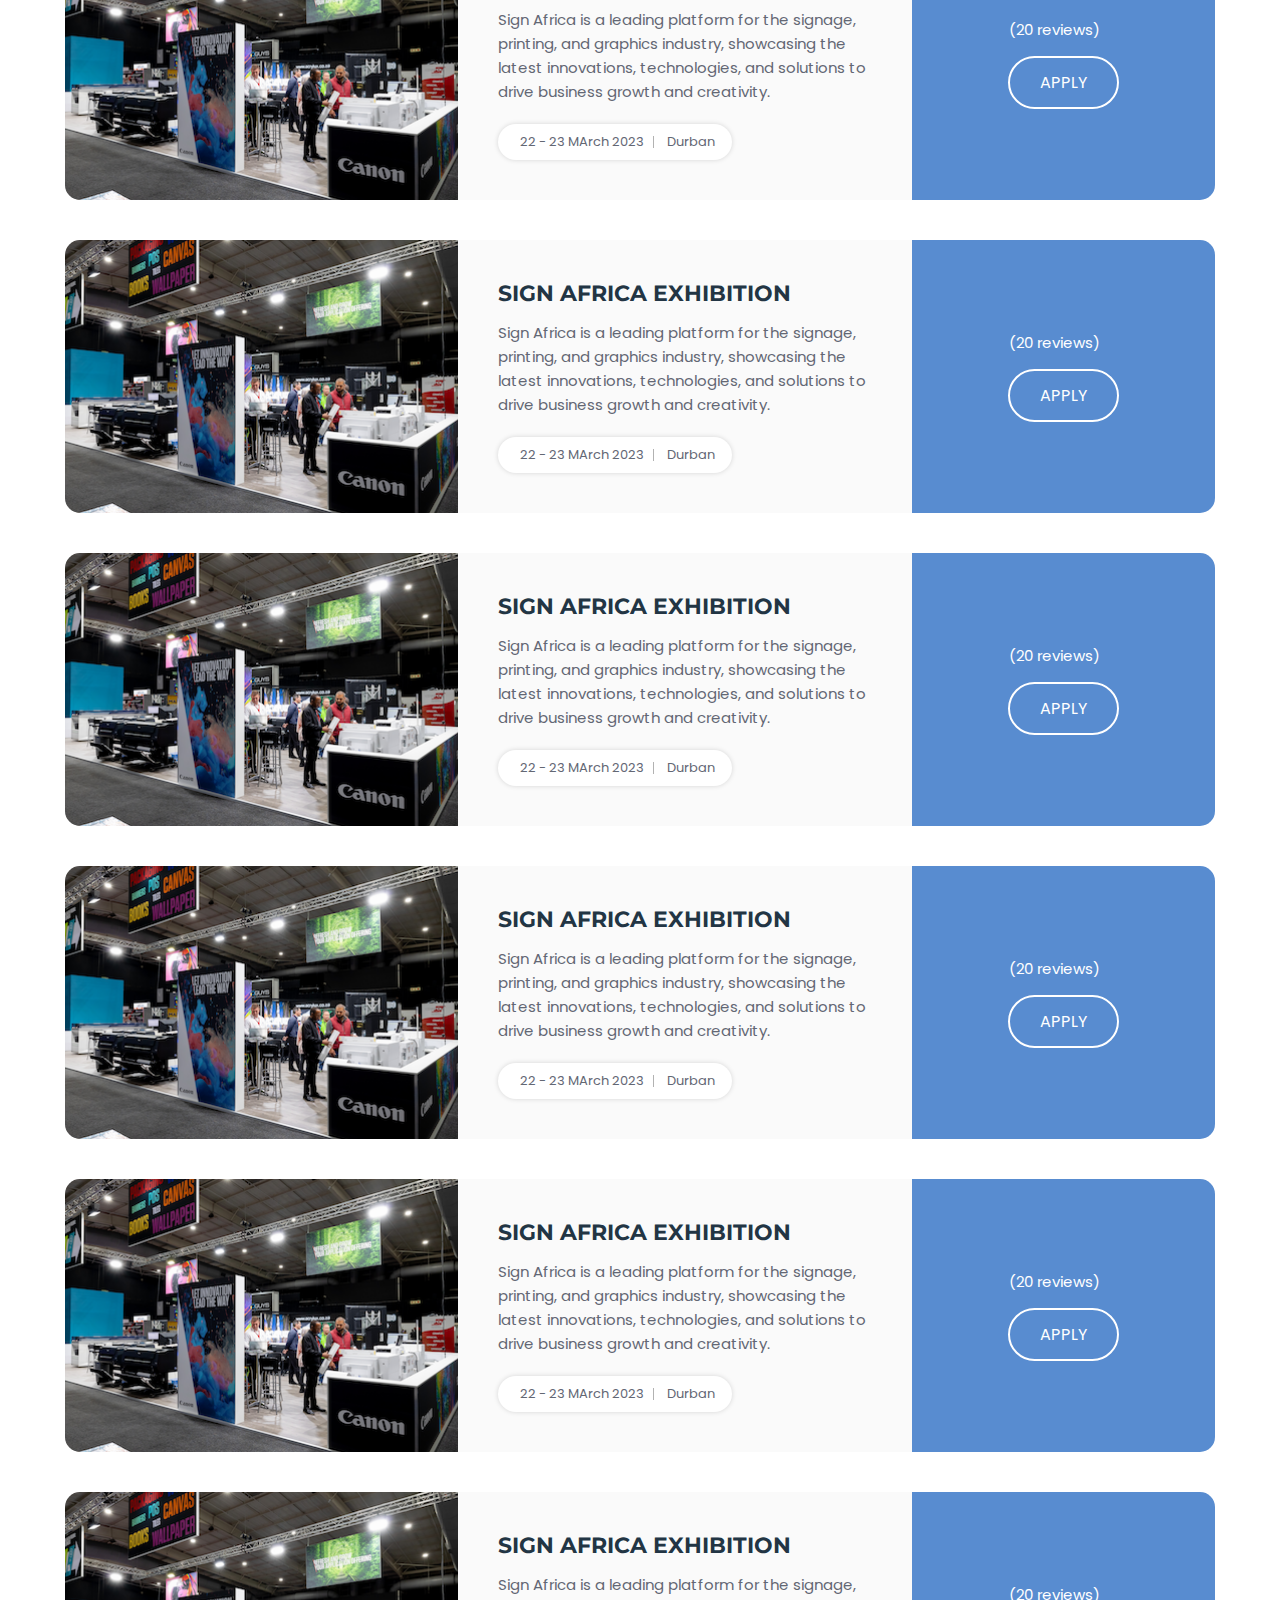
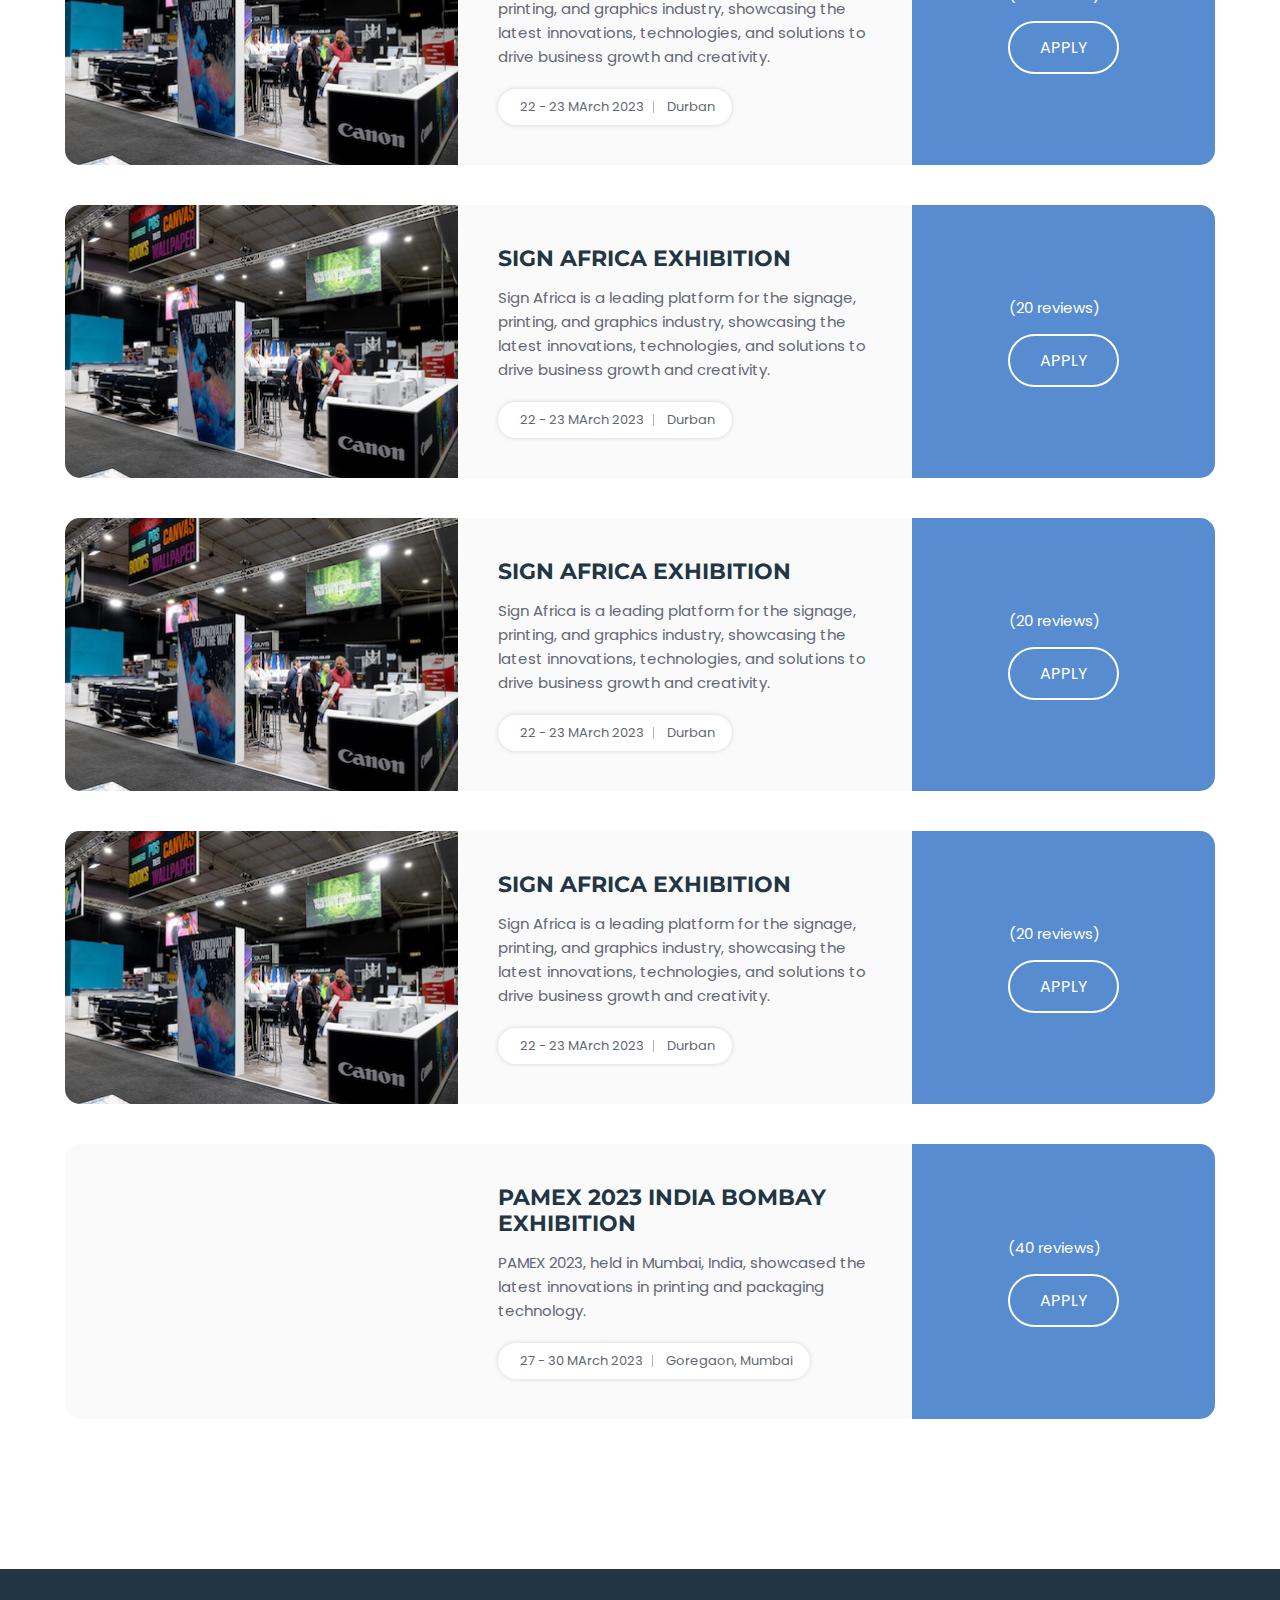
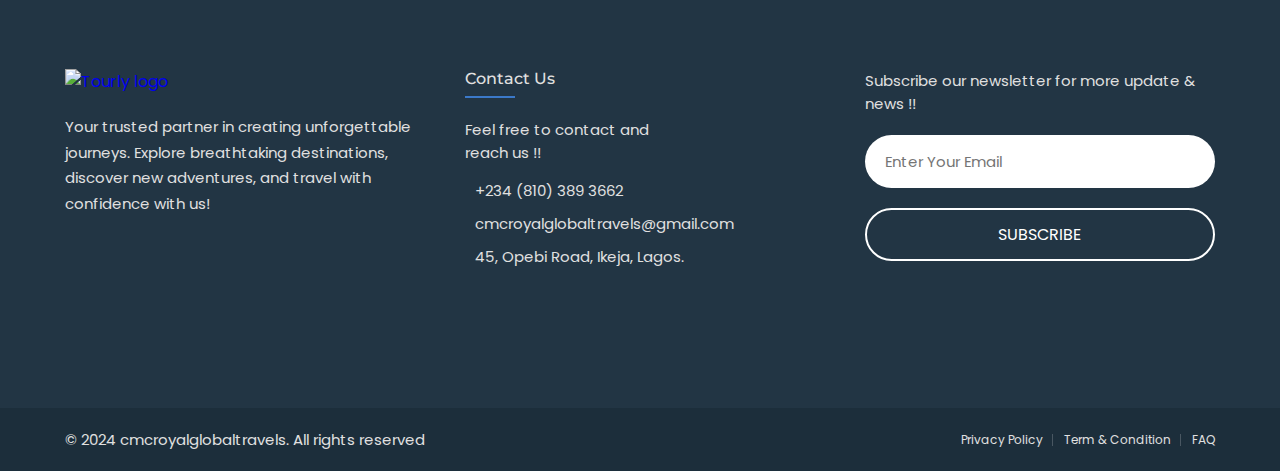
==== commit 264c4514: "Update index.html" ====
--- a/cmc travels/index.html
+++ b/cmc travels/index.html
@@ -15,7 +15,7 @@
   <!-- 
     - custom css link
   -->
-  <link rel="stylesheet" href="./assets/css/style.css">
+  <link rel="stylesheet" href="style.css">
 
   <!-- 
     - google font link
@@ -27,300 +27,10 @@
     rel="stylesheet">
 </head>
 
-<body id="top">
-
-  <!-- 
-    - #HEADER
-  -->
-
-  <header class="header" data-header>
-
-    <div class="overlay" data-overlay></div>
-
-    <div class="header-top">
-      <div class="container">
-
-        <a href="tel:+01123456790" class="helpline-box">
-
-          <div class="icon-box">
-            <ion-icon name="call-outline"></ion-icon>
-          </div>
-
-          <div class="wrapper">
-            <p class="helpline-title">For Further Inquires :</p>
-
-            <p class="helpline-number">08029323908, 08103893662</p>
-          </div>
-
-        </a>
-
-        <a href="#" class="logo">
-          <img src="./assets/images/cmc logo.svg" alt="Tourly logo">
-        </a>
-
-        <div class="header-btn-group">
-
-          <button class="search-btn" aria-label="Search">
-            <ion-icon name="search"></ion-icon>
-          </button>
-
-          <button class="nav-open-btn" aria-label="Open Menu" data-nav-open-btn>
-            <ion-icon name="menu-outline"></ion-icon>
-          </button>
-
-        </div>
-
-      </div>
-    </div>
-
-    <div class="header-bottom">
-      <div class="container">
-
-        <ul class="social-list">
-
-          <li>
-            <a href="#" class="social-link">
-              <ion-icon name="logo-facebook"></ion-icon>
-            </a>
-          </li>
-
-          <li>
-            <a href="#" class="social-link">
-              <ion-icon name="logo-twitter"></ion-icon>
-            </a>
-          </li>
-
-          <li>
-            <a href="wa.me/2348103893662" class="social-link">
-              <ion-icon name="logo-whatsapp"></ion-icon>
-            </a>
-          </li>
-
-        </ul>
-
-        <nav class="navbar" data-navbar>
-
-          <div class="navbar-top">
-
-            <a href="#" class="logo">
-              <img src="./assets/images/cmc logo2.svg" alt="Tourly logo">
-            </a>
-
-            <button class="nav-close-btn" aria-label="Close Menu" data-nav-close-btn>
-              <ion-icon name="close-outline"></ion-icon>
-            </button>
-
-          </div>
-
-          <ul class="navbar-list">
-
-            <li>
-              <a href="#home" class="navbar-link" data-nav-link>home</a>
-            </li>
-
-            <li>
-              <a href="#" class="navbar-link" data-nav-link>about us</a>
-            </li>
-
-            <li>
-              <a href="#destination" class="navbar-link" data-nav-link>destination</a>
-            </li>
-
-            <li>
-              <a href="expos.html" class="navbar-link" data-nav-link>Expos</a>
-            </li>
-
-            <li>
-              <a href="#gallery" class="navbar-link" data-nav-link>gallery</a>
-            </li>
-
-            <li>
-              <a href="#contact" class="navbar-link" data-nav-link>contact us</a>
-            </li>
-
-          </ul>
-
-        </nav>
-
-        <a href="wa.me/2348029323908" class="btn btn-primary">Book Now</a>
-
-      </div>
-    </div>
-
-  </header>
-
-
-
-
-
-  <main>
-    <article>
-
-      <!-- 
-        - #HERO
-      -->
-
-      <section class="hero" id="home">
-        <div class="container">
-
-          <h2 class="h1 hero-title">Printers Buyers Guide</h2>
-
-          <p class="hero-text">
-            Business Tour • Ticketing • Hotel Bookings • Visa Consultation • Tourism • Facility Tour 
-            • Logistics Services • School Excursions • Family Vacation • Printing Exhibition
-          </p>
-
-          <div class="btn-group">
-            <a href="#" class="btn btn-primary">Learn more</a>
-
-            <a href="wa.me/2348103893662" class="btn btn-secondary">Book now</a>
-          </div>
-
-        </div>
-      </section>
-
-
-
-
-
+<div class="center-container2">
+    <a href="index.html" class="button-link2">HOME</a>
+  </div>
       
-
-
-
-
-      <!-- 
-        - #POPULAR
-      -->
-
-      <section class="popular" id="destination">
-        <div class="container">
-
-          <p class="section-subtitle">Travel places</p>
-
-          <h2 class="h2 section-title">Popular destinations</h2>
-
-          <p class="section-text">
-            Explore the world with us! At CMC ROYAL GLOBAL TRAVELS, we turn your dream destinations into 
-            unforgettable adventures. From exotic escapes to urban getaways, let us craft your perfect journey.
-             Your adventure starts here!
-          </p>
-
-          <ul class="popular-list">
-
-            <li>
-              <div class="popular-card">
-
-                <figure class="card-img">
-                  <img src="./assets/images/Westlands Nairobi Kenya.jpeg" alt="San miguel, italy" loading="lazy">
-                </figure>
-
-                <div class="card-content">
-
-                  <div class="card-rating">
-                    <ion-icon name="star"></ion-icon>
-                    <ion-icon name="star"></ion-icon>
-                    <ion-icon name="star"></ion-icon>
-                    <ion-icon name="star"></ion-icon>
-                    <ion-icon name="star"></ion-icon>
-                  </div>
-
-                  <p class="card-subtitle">
-                    <a href="#">Kenya</a>
-                  </p>
-
-                  <h3 class="h3 card-title">
-                    <a href="#">nairobi</a>
-                  </h3>
-
-                  <p class="card-text">
-                    Kenya, the heart of Africa, stunning landscapes,
-                     rich cultural heritage.
-                  </p>
-
-                </div>
-
-              </div>
-            </li>
-
-            <li>
-              <div class="popular-card">
-
-                <figure class="card-img">
-                  <img src="./assets/images/Cape Town, South Africa.jpeg" alt="Burj khalifa, dubai" loading="lazy">
-                </figure>
-
-                <div class="card-content">
-
-                  <div class="card-rating">
-                    <ion-icon name="star"></ion-icon>
-                    <ion-icon name="star"></ion-icon>
-                    <ion-icon name="star"></ion-icon>
-                    <ion-icon name="star"></ion-icon>
-                    <ion-icon name="star"></ion-icon>
-                  </div>
-
-                  <p class="card-subtitle">
-                    <a href="#">South Africa</a>
-                  </p>
-
-                  <h3 class="h3 card-title">
-                    <a href="#">Cape Town</a>
-                  </h3>
-
-                  <p class="card-text">
-                    Stunning mountains meet vibrant culture.
-                  </p>
-
-                </div>
-
-              </div>
-            </li>
-
-            <li>
-              <div class="popular-card">
-
-                <figure class="card-img">
-                  <img src="./assets/images/_.jpeg" alt="Kyoto temple, japan" loading="lazy">
-                </figure>
-
-                <div class="card-content">
-
-                  <div class="card-rating">
-                    <ion-icon name="star"></ion-icon>
-                    <ion-icon name="star"></ion-icon>
-                    <ion-icon name="star"></ion-icon>
-                    <ion-icon name="star"></ion-icon>
-                    <ion-icon name="star"></ion-icon>
-                  </div>
-
-                  <p class="card-subtitle">
-                    <a href="#">Australia</a>
-                  </p>
-
-                  <h3 class="h3 card-title">
-                    <a href="#">Sydney</a>
-                  </h3>
-
-                  <p class="card-text">
-                    Renowned for its iconic Opera House, stunning harbor, and sun-soaked beaches.
-                  </p>
-
-                </div>
-
-              </div>
-            </li>
-
-          </ul>
-
-          
-
-        </div>
-      </section>
-
-
-
-
-
       <!-- 
         - #PACKAGE
       -->
@@ -328,9 +38,9 @@
       <section class="package" id="package">
         <div class="container">
 
-          <p class="section-subtitle">Expos</p>
-
-          <h2 class="h2 section-title">Checkout Our Expos</h2>
+          
+
+          <h2 class="h2 section-title">More Expos</h2>
 
           <p class="section-text">
            Our travel expo offers exciting opportunities to explore destinations, book trips, and discover 
@@ -343,7 +53,7 @@
               <div class="package-card">
 
                 <figure class="card-banner">
-                  <img src="./assets/images/GRAPHICS-PRO-EXPO.jpg" alt="Experience The Great Holiday On Beach" loading="lazy">
+                  <img src="GRAPHICS-PRO-EXPO.jpg" alt="Experience The Great Holiday On Beach" loading="lazy">
                 </figure>
 
                 <div class="card-content">
@@ -394,7 +104,7 @@
                   </div>
 
 
-                  <a href="wa.me/2348103893662" class="btn btn-secondary">Apply</a>
+                  <a href="https://wa.me/2348103893662" class="btn btn-secondary">Apply</a>
 
                 </div>
 
@@ -405,7 +115,7 @@
               <div class="package-card">
 
                 <figure class="card-banner">
-                  <img src="./assets/images/Canon-South-Africa-Exhibited-Diverse-Printing-Range-At-Sign-Africa-Expo-500x272.png" alt="Summer Holiday To The Oxolotan River" loading="lazy">
+                  <img src="Canon-South-Africa-Exhibited-Diverse-Printing-Range-At-Sign-Africa-Expo-500x272.png" alt="Summer Holiday To The Oxolotan River" loading="lazy">
                 </figure>
 
                 <div class="card-content">
@@ -459,18 +169,1073 @@
 
                  
 
-                  <a href="wa.me/2348103893662" class="btn btn-secondary">Apply</a>
+                  <a href="https://wa.me/2348103893662" class="btn btn-secondary">Apply</a>
 
                 </div>
 
               </div>
             </li>
 
+
+            <li>
+                <div class="package-card">
+  
+                  <figure class="card-banner">
+                    <img src="Canon-South-Africa-Exhibited-Diverse-Printing-Range-At-Sign-Africa-Expo-500x272.png" alt="Summer Holiday To The Oxolotan River" loading="lazy">
+                  </figure>
+  
+                  <div class="card-content">
+  
+                    <h3 class="h3 card-title">Sign Africa Exhibition</h3>
+  
+                    <p class="card-text">
+                      Sign Africa is a leading platform for the signage, printing, and graphics industry, 
+                      showcasing the latest innovations, technologies, and solutions to drive business growth 
+                      and creativity.
+                    </p>
+  
+                    <ul class="card-meta-list">
+  
+                      <li class="card-meta-item">
+                        <div class="meta-box">
+                          <ion-icon name="time"></ion-icon>
+  
+                          <p class="text">22 - 23 MArch 2023</p>
+                        </div>
+                      </li>
+                         
+  
+                      <li class="card-meta-item">
+                        <div class="meta-box">
+                          <ion-icon name="location"></ion-icon>
+  
+                          <p class="text">Durban</p>
+                        </div>
+                      </li>
+  
+                    </ul>
+  
+                  </div>
+  
+                  <div class="card-price">
+  
+                    <div class="wrapper">
+  
+                      <p class="reviews">(20 reviews)</p>
+  
+                      <div class="card-rating">
+                        <ion-icon name="star"></ion-icon>
+                        <ion-icon name="star"></ion-icon>
+                        <ion-icon name="star"></ion-icon>
+                        <ion-icon name="star"></ion-icon>
+                        <ion-icon name="star"></ion-icon>
+                      </div>
+  
+                    </div>
+  
+                   
+  
+                    <a href="https://wa.me/2348103893662" class="btn btn-secondary">Apply</a>
+  
+                  </div>
+  
+                </div>
+              </li>
+
+
+            <li>
+                <div class="package-card">
+  
+                  <figure class="card-banner">
+                    <img src="Canon-South-Africa-Exhibited-Diverse-Printing-Range-At-Sign-Africa-Expo-500x272.png" alt="Summer Holiday To The Oxolotan River" loading="lazy">
+                  </figure>
+  
+                  <div class="card-content">
+  
+                    <h3 class="h3 card-title">Sign Africa Exhibition</h3>
+  
+                    <p class="card-text">
+                      Sign Africa is a leading platform for the signage, printing, and graphics industry, 
+                      showcasing the latest innovations, technologies, and solutions to drive business growth 
+                      and creativity.
+                    </p>
+  
+                    <ul class="card-meta-list">
+  
+                      <li class="card-meta-item">
+                        <div class="meta-box">
+                          <ion-icon name="time"></ion-icon>
+  
+                          <p class="text">22 - 23 MArch 2023</p>
+                        </div>
+                      </li>
+                         
+  
+                      <li class="card-meta-item">
+                        <div class="meta-box">
+                          <ion-icon name="location"></ion-icon>
+  
+                          <p class="text">Durban</p>
+                        </div>
+                      </li>
+  
+                    </ul>
+  
+                  </div>
+  
+                  <div class="card-price">
+  
+                    <div class="wrapper">
+  
+                      <p class="reviews">(20 reviews)</p>
+  
+                      <div class="card-rating">
+                        <ion-icon name="star"></ion-icon>
+                        <ion-icon name="star"></ion-icon>
+                        <ion-icon name="star"></ion-icon>
+                        <ion-icon name="star"></ion-icon>
+                        <ion-icon name="star"></ion-icon>
+                      </div>
+  
+                    </div>
+  
+                   
+  
+                    <a href="https://wa.me/2348103893662" class="btn btn-secondary">Apply</a>
+                  </div>
+  
+                </div>
+              </li>
+
+
+            <li>
+                <div class="package-card">
+  
+                  <figure class="card-banner">
+                    <img src="Canon-South-Africa-Exhibited-Diverse-Printing-Range-At-Sign-Africa-Expo-500x272.png" alt="Summer Holiday To The Oxolotan River" loading="lazy">
+                  </figure>
+  
+                  <div class="card-content">
+  
+                    <h3 class="h3 card-title">Sign Africa Exhibition</h3>
+  
+                    <p class="card-text">
+                      Sign Africa is a leading platform for the signage, printing, and graphics industry, 
+                      showcasing the latest innovations, technologies, and solutions to drive business growth 
+                      and creativity.
+                    </p>
+  
+                    <ul class="card-meta-list">
+  
+                      <li class="card-meta-item">
+                        <div class="meta-box">
+                          <ion-icon name="time"></ion-icon>
+  
+                          <p class="text">22 - 23 MArch 2023</p>
+                        </div>
+                      </li>
+                         
+  
+                      <li class="card-meta-item">
+                        <div class="meta-box">
+                          <ion-icon name="location"></ion-icon>
+  
+                          <p class="text">Durban</p>
+                        </div>
+                      </li>
+  
+                    </ul>
+  
+                  </div>
+  
+                  <div class="card-price">
+  
+                    <div class="wrapper">
+  
+                      <p class="reviews">(20 reviews)</p>
+  
+                      <div class="card-rating">
+                        <ion-icon name="star"></ion-icon>
+                        <ion-icon name="star"></ion-icon>
+                        <ion-icon name="star"></ion-icon>
+                        <ion-icon name="star"></ion-icon>
+                        <ion-icon name="star"></ion-icon>
+                      </div>
+  
+                    </div>
+  
+                   
+  
+                    <a href="https://wa.me/2348103893662" class="btn btn-secondary">Apply</a>
+  
+                  </div>
+  
+                </div>
+              </li>
+
+
+            <li>
+                <div class="package-card">
+  
+                  <figure class="card-banner">
+                    <img src="Canon-South-Africa-Exhibited-Diverse-Printing-Range-At-Sign-Africa-Expo-500x272.png" alt="Summer Holiday To The Oxolotan River" loading="lazy">
+                  </figure>
+  
+                  <div class="card-content">
+  
+                    <h3 class="h3 card-title">Sign Africa Exhibition</h3>
+  
+                    <p class="card-text">
+                      Sign Africa is a leading platform for the signage, printing, and graphics industry, 
+                      showcasing the latest innovations, technologies, and solutions to drive business growth 
+                      and creativity.
+                    </p>
+  
+                    <ul class="card-meta-list">
+  
+                      <li class="card-meta-item">
+                        <div class="meta-box">
+                          <ion-icon name="time"></ion-icon>
+  
+                          <p class="text">22 - 23 MArch 2023</p>
+                        </div>
+                      </li>
+                         
+  
+                      <li class="card-meta-item">
+                        <div class="meta-box">
+                          <ion-icon name="location"></ion-icon>
+  
+                          <p class="text">Durban</p>
+                        </div>
+                      </li>
+  
+                    </ul>
+  
+                  </div>
+  
+                  <div class="card-price">
+  
+                    <div class="wrapper">
+  
+                      <p class="reviews">(20 reviews)</p>
+  
+                      <div class="card-rating">
+                        <ion-icon name="star"></ion-icon>
+                        <ion-icon name="star"></ion-icon>
+                        <ion-icon name="star"></ion-icon>
+                        <ion-icon name="star"></ion-icon>
+                        <ion-icon name="star"></ion-icon>
+                      </div>
+  
+                    </div>
+  
+                   
+  
+                    <a href="https://wa.me/2348103893662" class="btn btn-secondary">Apply</a>
+  
+                  </div>
+  
+                </div>
+              </li>
+
+
+            <li>
+                <div class="package-card">
+  
+                  <figure class="card-banner">
+                    <img src="Canon-South-Africa-Exhibited-Diverse-Printing-Range-At-Sign-Africa-Expo-500x272.png" alt="Summer Holiday To The Oxolotan River" loading="lazy">
+                  </figure>
+  
+                  <div class="card-content">
+  
+                    <h3 class="h3 card-title">Sign Africa Exhibition</h3>
+  
+                    <p class="card-text">
+                      Sign Africa is a leading platform for the signage, printing, and graphics industry, 
+                      showcasing the latest innovations, technologies, and solutions to drive business growth 
+                      and creativity.
+                    </p>
+  
+                    <ul class="card-meta-list">
+  
+                      <li class="card-meta-item">
+                        <div class="meta-box">
+                          <ion-icon name="time"></ion-icon>
+  
+                          <p class="text">22 - 23 MArch 2023</p>
+                        </div>
+                      </li>
+                         
+  
+                      <li class="card-meta-item">
+                        <div class="meta-box">
+                          <ion-icon name="location"></ion-icon>
+  
+                          <p class="text">Durban</p>
+                        </div>
+                      </li>
+  
+                    </ul>
+  
+                  </div>
+  
+                  <div class="card-price">
+  
+                    <div class="wrapper">
+  
+                      <p class="reviews">(20 reviews)</p>
+  
+                      <div class="card-rating">
+                        <ion-icon name="star"></ion-icon>
+                        <ion-icon name="star"></ion-icon>
+                        <ion-icon name="star"></ion-icon>
+                        <ion-icon name="star"></ion-icon>
+                        <ion-icon name="star"></ion-icon>
+                      </div>
+  
+                    </div>
+  
+                   
+  
+                    <a href="https://wa.me/2348103893662" class="btn btn-secondary">Apply</a>
+  
+                  </div>
+  
+                </div>
+              </li>
+
+
+            <li>
+                <div class="package-card">
+  
+                  <figure class="card-banner">
+                    <img src="Canon-South-Africa-Exhibited-Diverse-Printing-Range-At-Sign-Africa-Expo-500x272.png" alt="Summer Holiday To The Oxolotan River" loading="lazy">
+                  </figure>
+  
+                  <div class="card-content">
+  
+                    <h3 class="h3 card-title">Sign Africa Exhibition</h3>
+  
+                    <p class="card-text">
+                      Sign Africa is a leading platform for the signage, printing, and graphics industry, 
+                      showcasing the latest innovations, technologies, and solutions to drive business growth 
+                      and creativity.
+                    </p>
+  
+                    <ul class="card-meta-list">
+  
+                      <li class="card-meta-item">
+                        <div class="meta-box">
+                          <ion-icon name="time"></ion-icon>
+  
+                          <p class="text">22 - 23 MArch 2023</p>
+                        </div>
+                      </li>
+                         
+  
+                      <li class="card-meta-item">
+                        <div class="meta-box">
+                          <ion-icon name="location"></ion-icon>
+  
+                          <p class="text">Durban</p>
+                        </div>
+                      </li>
+  
+                    </ul>
+  
+                  </div>
+  
+                  <div class="card-price">
+  
+                    <div class="wrapper">
+  
+                      <p class="reviews">(20 reviews)</p>
+  
+                      <div class="card-rating">
+                        <ion-icon name="star"></ion-icon>
+                        <ion-icon name="star"></ion-icon>
+                        <ion-icon name="star"></ion-icon>
+                        <ion-icon name="star"></ion-icon>
+                        <ion-icon name="star"></ion-icon>
+                      </div>
+  
+                    </div>
+  
+                   
+  
+                    <a href="https://wa.me/2348103893662" class="btn btn-secondary">Apply</a>
+  
+                  </div>
+  
+                </div>
+              </li>
+
+
+            <li>
+                <div class="package-card">
+  
+                  <figure class="card-banner">
+                    <img src="Canon-South-Africa-Exhibited-Diverse-Printing-Range-At-Sign-Africa-Expo-500x272.png" alt="Summer Holiday To The Oxolotan River" loading="lazy">
+                  </figure>
+  
+                  <div class="card-content">
+  
+                    <h3 class="h3 card-title">Sign Africa Exhibition</h3>
+  
+                    <p class="card-text">
+                      Sign Africa is a leading platform for the signage, printing, and graphics industry, 
+                      showcasing the latest innovations, technologies, and solutions to drive business growth 
+                      and creativity.
+                    </p>
+  
+                    <ul class="card-meta-list">
+  
+                      <li class="card-meta-item">
+                        <div class="meta-box">
+                          <ion-icon name="time"></ion-icon>
+  
+                          <p class="text">22 - 23 MArch 2023</p>
+                        </div>
+                      </li>
+                         
+  
+                      <li class="card-meta-item">
+                        <div class="meta-box">
+                          <ion-icon name="location"></ion-icon>
+  
+                          <p class="text">Durban</p>
+                        </div>
+                      </li>
+  
+                    </ul>
+  
+                  </div>
+  
+                  <div class="card-price">
+  
+                    <div class="wrapper">
+  
+                      <p class="reviews">(20 reviews)</p>
+  
+                      <div class="card-rating">
+                        <ion-icon name="star"></ion-icon>
+                        <ion-icon name="star"></ion-icon>
+                        <ion-icon name="star"></ion-icon>
+                        <ion-icon name="star"></ion-icon>
+                        <ion-icon name="star"></ion-icon>
+                      </div>
+  
+                    </div>
+  
+                   
+  
+                    <a href="https://wa.me/2348103893662" class="btn btn-secondary">Apply</a>
+  
+                  </div>
+  
+                </div>
+              </li>
+
+
+            <li>
+                <div class="package-card">
+  
+                  <figure class="card-banner">
+                    <img src="Canon-South-Africa-Exhibited-Diverse-Printing-Range-At-Sign-Africa-Expo-500x272.png" alt="Summer Holiday To The Oxolotan River" loading="lazy">
+                  </figure>
+  
+                  <div class="card-content">
+  
+                    <h3 class="h3 card-title">Sign Africa Exhibition</h3>
+  
+                    <p class="card-text">
+                      Sign Africa is a leading platform for the signage, printing, and graphics industry, 
+                      showcasing the latest innovations, technologies, and solutions to drive business growth 
+                      and creativity.
+                    </p>
+  
+                    <ul class="card-meta-list">
+  
+                      <li class="card-meta-item">
+                        <div class="meta-box">
+                          <ion-icon name="time"></ion-icon>
+  
+                          <p class="text">22 - 23 MArch 2023</p>
+                        </div>
+                      </li>
+                         
+  
+                      <li class="card-meta-item">
+                        <div class="meta-box">
+                          <ion-icon name="location"></ion-icon>
+  
+                          <p class="text">Durban</p>
+                        </div>
+                      </li>
+  
+                    </ul>
+  
+                  </div>
+  
+                  <div class="card-price">
+  
+                    <div class="wrapper">
+  
+                      <p class="reviews">(20 reviews)</p>
+  
+                      <div class="card-rating">
+                        <ion-icon name="star"></ion-icon>
+                        <ion-icon name="star"></ion-icon>
+                        <ion-icon name="star"></ion-icon>
+                        <ion-icon name="star"></ion-icon>
+                        <ion-icon name="star"></ion-icon>
+                      </div>
+  
+                    </div>
+  
+                   
+  
+                    <a href="https://wa.me/2348103893662" class="btn btn-secondary">Apply</a>
+  
+                  </div>
+  
+                </div>
+              </li>
+
+
+            <li>
+                <div class="package-card">
+  
+                  <figure class="card-banner">
+                    <img src="Canon-South-Africa-Exhibited-Diverse-Printing-Range-At-Sign-Africa-Expo-500x272.png" alt="Summer Holiday To The Oxolotan River" loading="lazy">
+                  </figure>
+  
+                  <div class="card-content">
+  
+                    <h3 class="h3 card-title">Sign Africa Exhibition</h3>
+  
+                    <p class="card-text">
+                      Sign Africa is a leading platform for the signage, printing, and graphics industry, 
+                      showcasing the latest innovations, technologies, and solutions to drive business growth 
+                      and creativity.
+                    </p>
+  
+                    <ul class="card-meta-list">
+  
+                      <li class="card-meta-item">
+                        <div class="meta-box">
+                          <ion-icon name="time"></ion-icon>
+  
+                          <p class="text">22 - 23 MArch 2023</p>
+                        </div>
+                      </li>
+                         
+  
+                      <li class="card-meta-item">
+                        <div class="meta-box">
+                          <ion-icon name="location"></ion-icon>
+  
+                          <p class="text">Durban</p>
+                        </div>
+                      </li>
+  
+                    </ul>
+  
+                  </div>
+  
+                  <div class="card-price">
+  
+                    <div class="wrapper">
+  
+                      <p class="reviews">(20 reviews)</p>
+  
+                      <div class="card-rating">
+                        <ion-icon name="star"></ion-icon>
+                        <ion-icon name="star"></ion-icon>
+                        <ion-icon name="star"></ion-icon>
+                        <ion-icon name="star"></ion-icon>
+                        <ion-icon name="star"></ion-icon>
+                      </div>
+  
+                    </div>
+  
+                   
+  
+                    <a href="https://wa.me/2348103893662" class="btn btn-secondary">Apply</a>
+  
+                  </div>
+  
+                </div>
+              </li>
+
+
+            <li>
+                <div class="package-card">
+  
+                  <figure class="card-banner">
+                    <img src="Canon-South-Africa-Exhibited-Diverse-Printing-Range-At-Sign-Africa-Expo-500x272.png" alt="Summer Holiday To The Oxolotan River" loading="lazy">
+                  </figure>
+  
+                  <div class="card-content">
+  
+                    <h3 class="h3 card-title">Sign Africa Exhibition</h3>
+  
+                    <p class="card-text">
+                      Sign Africa is a leading platform for the signage, printing, and graphics industry, 
+                      showcasing the latest innovations, technologies, and solutions to drive business growth 
+                      and creativity.
+                    </p>
+  
+                    <ul class="card-meta-list">
+  
+                      <li class="card-meta-item">
+                        <div class="meta-box">
+                          <ion-icon name="time"></ion-icon>
+  
+                          <p class="text">22 - 23 MArch 2023</p>
+                        </div>
+                      </li>
+                         
+  
+                      <li class="card-meta-item">
+                        <div class="meta-box">
+                          <ion-icon name="location"></ion-icon>
+  
+                          <p class="text">Durban</p>
+                        </div>
+                      </li>
+  
+                    </ul>
+  
+                  </div>
+  
+                  <div class="card-price">
+  
+                    <div class="wrapper">
+  
+                      <p class="reviews">(20 reviews)</p>
+  
+                      <div class="card-rating">
+                        <ion-icon name="star"></ion-icon>
+                        <ion-icon name="star"></ion-icon>
+                        <ion-icon name="star"></ion-icon>
+                        <ion-icon name="star"></ion-icon>
+                        <ion-icon name="star"></ion-icon>
+                      </div>
+  
+                    </div>
+  
+                   
+  
+                    <a href="https://wa.me/2348103893662" class="btn btn-secondary">Apply</a>
+  
+                  </div>
+  
+                </div>
+              </li>
+
+
+            <li>
+                <div class="package-card">
+  
+                  <figure class="card-banner">
+                    <img src="Canon-South-Africa-Exhibited-Diverse-Printing-Range-At-Sign-Africa-Expo-500x272.png" alt="Summer Holiday To The Oxolotan River" loading="lazy">
+                  </figure>
+  
+                  <div class="card-content">
+  
+                    <h3 class="h3 card-title">Sign Africa Exhibition</h3>
+  
+                    <p class="card-text">
+                      Sign Africa is a leading platform for the signage, printing, and graphics industry, 
+                      showcasing the latest innovations, technologies, and solutions to drive business growth 
+                      and creativity.
+                    </p>
+  
+                    <ul class="card-meta-list">
+  
+                      <li class="card-meta-item">
+                        <div class="meta-box">
+                          <ion-icon name="time"></ion-icon>
+  
+                          <p class="text">22 - 23 MArch 2023</p>
+                        </div>
+                      </li>
+                         
+  
+                      <li class="card-meta-item">
+                        <div class="meta-box">
+                          <ion-icon name="location"></ion-icon>
+  
+                          <p class="text">Durban</p>
+                        </div>
+                      </li>
+  
+                    </ul>
+  
+                  </div>
+  
+                  <div class="card-price">
+  
+                    <div class="wrapper">
+  
+                      <p class="reviews">(20 reviews)</p>
+  
+                      <div class="card-rating">
+                        <ion-icon name="star"></ion-icon>
+                        <ion-icon name="star"></ion-icon>
+                        <ion-icon name="star"></ion-icon>
+                        <ion-icon name="star"></ion-icon>
+                        <ion-icon name="star"></ion-icon>
+                      </div>
+  
+                    </div>
+  
+                   
+  
+                    <a href="https://wa.me/2348103893662" class="btn btn-secondary">Apply</a>
+  
+                  </div>
+  
+                </div>
+              </li>
+
+
+            <li>
+                <div class="package-card">
+  
+                  <figure class="card-banner">
+                    <img src="Canon-South-Africa-Exhibited-Diverse-Printing-Range-At-Sign-Africa-Expo-500x272.png" alt="Summer Holiday To The Oxolotan River" loading="lazy">
+                  </figure>
+  
+                  <div class="card-content">
+  
+                    <h3 class="h3 card-title">Sign Africa Exhibition</h3>
+  
+                    <p class="card-text">
+                      Sign Africa is a leading platform for the signage, printing, and graphics industry, 
+                      showcasing the latest innovations, technologies, and solutions to drive business growth 
+                      and creativity.
+                    </p>
+  
+                    <ul class="card-meta-list">
+  
+                      <li class="card-meta-item">
+                        <div class="meta-box">
+                          <ion-icon name="time"></ion-icon>
+  
+                          <p class="text">22 - 23 MArch 2023</p>
+                        </div>
+                      </li>
+                         
+  
+                      <li class="card-meta-item">
+                        <div class="meta-box">
+                          <ion-icon name="location"></ion-icon>
+  
+                          <p class="text">Durban</p>
+                        </div>
+                      </li>
+  
+                    </ul>
+  
+                  </div>
+  
+                  <div class="card-price">
+  
+                    <div class="wrapper">
+  
+                      <p class="reviews">(20 reviews)</p>
+  
+                      <div class="card-rating">
+                        <ion-icon name="star"></ion-icon>
+                        <ion-icon name="star"></ion-icon>
+                        <ion-icon name="star"></ion-icon>
+                        <ion-icon name="star"></ion-icon>
+                        <ion-icon name="star"></ion-icon>
+                      </div>
+  
+                    </div>
+  
+                   
+  
+                    <a href="https://wa.me/2348103893662" class="btn btn-secondary">Apply</a>
+  
+                  </div>
+  
+                </div>
+              </li>
+
+
+            <li>
+                <div class="package-card">
+  
+                  <figure class="card-banner">
+                    <img src="Canon-South-Africa-Exhibited-Diverse-Printing-Range-At-Sign-Africa-Expo-500x272.png" alt="Summer Holiday To The Oxolotan River" loading="lazy">
+                  </figure>
+  
+                  <div class="card-content">
+  
+                    <h3 class="h3 card-title">Sign Africa Exhibition</h3>
+  
+                    <p class="card-text">
+                      Sign Africa is a leading platform for the signage, printing, and graphics industry, 
+                      showcasing the latest innovations, technologies, and solutions to drive business growth 
+                      and creativity.
+                    </p>
+  
+                    <ul class="card-meta-list">
+  
+                      <li class="card-meta-item">
+                        <div class="meta-box">
+                          <ion-icon name="time"></ion-icon>
+  
+                          <p class="text">22 - 23 MArch 2023</p>
+                        </div>
+                      </li>
+                         
+  
+                      <li class="card-meta-item">
+                        <div class="meta-box">
+                          <ion-icon name="location"></ion-icon>
+  
+                          <p class="text">Durban</p>
+                        </div>
+                      </li>
+  
+                    </ul>
+  
+                  </div>
+  
+                  <div class="card-price">
+  
+                    <div class="wrapper">
+  
+                      <p class="reviews">(20 reviews)</p>
+  
+                      <div class="card-rating">
+                        <ion-icon name="star"></ion-icon>
+                        <ion-icon name="star"></ion-icon>
+                        <ion-icon name="star"></ion-icon>
+                        <ion-icon name="star"></ion-icon>
+                        <ion-icon name="star"></ion-icon>
+                      </div>
+  
+                    </div>
+  
+                   
+  
+                    <a href="https://wa.me/2348103893662" class="btn btn-secondary">Apply</a>
+  
+                  </div>
+  
+                </div>
+              </li>
+
+
+            <li>
+                <div class="package-card">
+  
+                  <figure class="card-banner">
+                    <img src="Canon-South-Africa-Exhibited-Diverse-Printing-Range-At-Sign-Africa-Expo-500x272.png" alt="Summer Holiday To The Oxolotan River" loading="lazy">
+                  </figure>
+  
+                  <div class="card-content">
+  
+                    <h3 class="h3 card-title">Sign Africa Exhibition</h3>
+  
+                    <p class="card-text">
+                      Sign Africa is a leading platform for the signage, printing, and graphics industry, 
+                      showcasing the latest innovations, technologies, and solutions to drive business growth 
+                      and creativity.
+                    </p>
+  
+                    <ul class="card-meta-list">
+  
+                      <li class="card-meta-item">
+                        <div class="meta-box">
+                          <ion-icon name="time"></ion-icon>
+  
+                          <p class="text">22 - 23 MArch 2023</p>
+                        </div>
+                      </li>
+                         
+  
+                      <li class="card-meta-item">
+                        <div class="meta-box">
+                          <ion-icon name="location"></ion-icon>
+  
+                          <p class="text">Durban</p>
+                        </div>
+                      </li>
+  
+                    </ul>
+  
+                  </div>
+  
+                  <div class="card-price">
+  
+                    <div class="wrapper">
+  
+                      <p class="reviews">(20 reviews)</p>
+  
+                      <div class="card-rating">
+                        <ion-icon name="star"></ion-icon>
+                        <ion-icon name="star"></ion-icon>
+                        <ion-icon name="star"></ion-icon>
+                        <ion-icon name="star"></ion-icon>
+                        <ion-icon name="star"></ion-icon>
+                      </div>
+  
+                    </div>
+  
+                   
+  
+                    <a href="https://wa.me/2348103893662" class="btn btn-secondary">Apply</a>
+  
+                  </div>
+  
+                </div>
+              </li>
+
+
+            <li>
+                <div class="package-card">
+  
+                  <figure class="card-banner">
+                    <img src="Canon-South-Africa-Exhibited-Diverse-Printing-Range-At-Sign-Africa-Expo-500x272.png" alt="Summer Holiday To The Oxolotan River" loading="lazy">
+                  </figure>
+  
+                  <div class="card-content">
+  
+                    <h3 class="h3 card-title">Sign Africa Exhibition</h3>
+  
+                    <p class="card-text">
+                      Sign Africa is a leading platform for the signage, printing, and graphics industry, 
+                      showcasing the latest innovations, technologies, and solutions to drive business growth 
+                      and creativity.
+                    </p>
+  
+                    <ul class="card-meta-list">
+  
+                      <li class="card-meta-item">
+                        <div class="meta-box">
+                          <ion-icon name="time"></ion-icon>
+  
+                          <p class="text">22 - 23 MArch 2023</p>
+                        </div>
+                      </li>
+                         
+  
+                      <li class="card-meta-item">
+                        <div class="meta-box">
+                          <ion-icon name="location"></ion-icon>
+  
+                          <p class="text">Durban</p>
+                        </div>
+                      </li>
+  
+                    </ul>
+  
+                  </div>
+  
+                  <div class="card-price">
+  
+                    <div class="wrapper">
+  
+                      <p class="reviews">(20 reviews)</p>
+  
+                      <div class="card-rating">
+                        <ion-icon name="star"></ion-icon>
+                        <ion-icon name="star"></ion-icon>
+                        <ion-icon name="star"></ion-icon>
+                        <ion-icon name="star"></ion-icon>
+                        <ion-icon name="star"></ion-icon>
+                      </div>
+  
+                    </div>
+  
+                   
+  
+                    <a href="https://wa.me/2348103893662" class="btn btn-secondary">Apply</a>
+  
+                  </div>
+  
+                </div>
+              </li>
+
+
+            <li>
+                <div class="package-card">
+  
+                  <figure class="card-banner">
+                    <img src="Canon-South-Africa-Exhibited-Diverse-Printing-Range-At-Sign-Africa-Expo-500x272.png" alt="Summer Holiday To The Oxolotan River" loading="lazy">
+                  </figure>
+  
+                  <div class="card-content">
+  
+                    <h3 class="h3 card-title">Sign Africa Exhibition</h3>
+  
+                    <p class="card-text">
+                      Sign Africa is a leading platform for the signage, printing, and graphics industry, 
+                      showcasing the latest innovations, technologies, and solutions to drive business growth 
+                      and creativity.
+                    </p>
+  
+                    <ul class="card-meta-list">
+  
+                      <li class="card-meta-item">
+                        <div class="meta-box">
+                          <ion-icon name="time"></ion-icon>
+  
+                          <p class="text">22 - 23 MArch 2023</p>
+                        </div>
+                      </li>
+                         
+  
+                      <li class="card-meta-item">
+                        <div class="meta-box">
+                          <ion-icon name="location"></ion-icon>
+  
+                          <p class="text">Durban</p>
+                        </div>
+                      </li>
+  
+                    </ul>
+  
+                  </div>
+  
+                  <div class="card-price">
+  
+                    <div class="wrapper">
+  
+                      <p class="reviews">(20 reviews)</p>
+  
+                      <div class="card-rating">
+                        <ion-icon name="star"></ion-icon>
+                        <ion-icon name="star"></ion-icon>
+                        <ion-icon name="star"></ion-icon>
+                        <ion-icon name="star"></ion-icon>
+                        <ion-icon name="star"></ion-icon>
+                      </div>
+  
+                    </div>
+  
+                   
+  
+                    <a href="https://wa.me/2348103893662" class="btn btn-secondary">Apply</a>
+  
+                  </div>
+  
+                </div>
+              </li>
+
             <li>
               <div class="package-card">
 
                 <figure class="card-banner">
-                  <img src="./assets/images/show-pic.jpg" alt="Santorini Island's Weekend Vacation" loading="lazy">
+                  <img src="show-pic.jpg" alt="Santorini Island's Weekend Vacation" loading="lazy">
                 </figure>
 
                 <div class="card-content">
@@ -520,7 +1285,7 @@
                   </div>
 
                   
-                  <a href="wa.me/2348103893662" class="btn btn-secondary">Apply</a>
+                  <a href="https://wa.me/2348103893662" class="btn btn-secondary">Apply</a>
 
                 </div>
 
@@ -529,105 +1294,12 @@
 
           </ul>
 
-          <div class="center-container">
-            <a href="expos.html" class="button-link">More Expos</a>
-          </div>
           
-
         </div>
+        
+        
+
       </section>
-
-
-
-
-
-      <!-- 
-        - #GALLERY
-      -->
-
-      <section class="gallery" id="gallery">
-        <div class="container">
-
-          <p class="section-subtitle">Photo Gallery</p>
-
-          <h2 class="h2 section-title">Photo's From Travellers</h2>
-
-          <p class="section-text">
-            Explore our photo gallery to glimpse breathtaking destinations and unforgettable travel experiences,
-             inspiring your next adventure!
-          </p>
-
-          <ul class="gallery-list">
-
-            <li class="gallery-item">
-              <figure class="gallery-image">
-                <img src="./assets/images/19.webp" alt="Gallery image">
-              </figure>
-            </li>
-
-            <li class="gallery-item">
-              <figure class="gallery-image">
-                <img src="./assets/images/22.webp" alt="Gallery image">
-              </figure>
-            </li>
-
-            <li class="gallery-item">
-              <figure class="gallery-image">
-                <img src="./assets/images/14.webp" alt="Gallery image">
-              </figure>
-            </li>
-
-            <li class="gallery-item">
-              <figure class="gallery-image">
-                <img src="./assets/images/24.webp" alt="Gallery image">
-              </figure>
-            </li>
-
-            <li class="gallery-item">
-              <figure class="gallery-image">
-                <img src="./assets/images/25.webp" alt="Gallery image">
-              </figure>
-            </li>
-
-            <a href="gallery.html" class="btn btn-primary">View More</a>
-
-          </ul>
-
-         
-
-        </div>
-      </section>
-
-
-
-
-
-      <!-- 
-        - #CTA
-      -->
-
-      <section class="cta" id="contact">
-        <div class="container">
-
-          <div class="cta-content">
-            <p class="section-subtitle">Call To Action</p>
-
-            <h2 class="h2 section-title">Ready For Unforgatable Travel. Remember Us!</h2>
-
-            <p class="section-text">
-              Ready to plan your dream getaway? Contact us today and let’s turn your travel goals into reality!
-            </p>
-          </div>
-
-          <a href="wa.me/2348029323908" class="btn btn-secondary">Contact Us !</a>
-
-        </div>
-      </section>
-
-    </article>
-  </main>
-
-
 
 
 
@@ -643,7 +1315,7 @@
         <div class="footer-brand">
 
           <a href="#" class="logo">
-            <img src="./assets/images/cmc logo.svg" alt="Tourly logo">
+            <img src="cmc logo.svg" alt="Tourly logo">
           </a>
 
           <p class="footer-text">
@@ -731,10 +1403,7 @@
   </footer>
 
 
-
-
-
-  <!-- 
+<!-- 
     - #GO TO TOP
   -->
 
@@ -749,7 +1418,7 @@
   <!-- 
     - custom js link
   -->
-  <script src="./assets/js/script.js"></script>
+  <script src="script.js"></script>
 
   <!-- 
     - ionicon link
@@ -757,6 +1426,7 @@
   <script type="module" src="https://unpkg.com/ionicons@5.5.2/dist/ionicons/ionicons.esm.js"></script>
   <script nomodule src="https://unpkg.com/ionicons@5.5.2/dist/ionicons/ionicons.js"></script>
 
-</body>
-
-</html>+
+
+
+
--- a/cmc travels/style.css
+++ b/cmc travels/style.css
@@ -0,0 +1,1341 @@
+/*-----------------------------------*\
+ * #style.css
+\*-----------------------------------*/
+
+/**
+ * copyright 2022 codewithsadee
+ */
+
+
+
+
+
+/*-----------------------------------*\
+ * #CUSTOM PROPERTY
+\*-----------------------------------*/
+
+:root {
+
+  /**
+   * colors
+   */
+
+  --united-nations-blue: hsl(214, 56%, 58%);
+  --bright-navy-blue: hsl(214, 57%, 51%);
+  --spanish-gray: hsl(0, 0%, 60%);
+  --black-coral: hsl(225, 8%, 42%);
+  --oxford-blue: hsl(208, 97%, 12%);
+  --yale-blue: hsl(214, 72%, 33%);
+  --blue-ncs: hsl(197, 100%, 36%);
+  --gunmetal: hsl(206, 34%, 20%);
+  --gainsboro: hsl(0, 0%, 88%);
+  --cultured: hsl(0, 0%, 98%);
+  --white: hsl(0, 0%, 100%);
+  --black: hsl(0, 0%, 0%);
+  --onyx: hsl(0, 0%, 25%);
+  --jet: hsl(0, 0%, 20%);
+
+  /**
+   * typography
+   */
+
+  --ff-poppins: "Poppins", sans-serif;
+  --ff-montserrat: "Montserrat", sans-serif;
+
+  --fs-1: calc(20px + 3.5vw);
+  --fs-2: calc(18px + 1.6vw);
+  --fs-3: calc(16px + 0.45vw);
+  --fs-4: 15px;
+  --fs-5: 14px;
+  --fs-6: 13px;
+  --fs-7: 12px;
+  --fs-8: 11px;
+
+  --fw-500: 500;
+  --fw-600: 600;
+  --fw-700: 700;
+  --fw-800: 800;
+
+  /**
+   * transition
+   */
+
+  --transition: 0.25s ease-in-out;
+
+  /**
+   * spacing
+   */
+
+  --section-padding: 60px;
+
+  /**
+   * border-radius
+   */
+
+  --radius-15: 15px;
+  --radius-25: 25px;
+
+}
+
+
+
+
+
+/*-----------------------------------*\
+ * #RESET
+\*-----------------------------------*/
+
+*, *::before, *::after {
+  margin: 0;
+  padding: 0;
+  box-sizing: border-box;
+}
+
+li { list-style: none; }
+
+a { text-decoration: none; }
+
+a,
+img,
+span,
+input,
+label,
+button,
+ion-icon { display: block; }
+
+input,
+button {
+  background: none;
+  border: none;
+  font: inherit;
+}
+
+button { cursor: pointer; }
+
+input { width: 100%; }
+
+ion-icon { pointer-events: none; }
+
+html {
+  font-family: var(--ff-poppins);
+  scroll-behavior: smooth;
+}
+
+body { background: var(--white); }
+
+
+
+
+
+/*-----------------------------------*\
+ * #REUSED STYLE
+\*-----------------------------------*/
+
+.container { padding-inline: 15px; }
+
+.center-container {
+  text-align: center; /* Center-aligns content horizontally */
+}
+
+.button-link {
+  display: inline-block;       /* Button-like behavior */
+  padding: 15px 40px;          /* Adds padding */
+  font-size: 20px;             /* Adjusts text size */
+  color: #fff;                 /* Text color */
+  background-color: var(--bright-navy-blue);   /* Background color */
+  border: none;                /* Removes border */
+  border-radius: 100px;          /* Rounded corners */
+  text-align: center;          /* Centers text within the button */
+  text-decoration: none;       /* Removes underline */
+  cursor: pointer;             /* Pointer on hover */
+}
+
+.button-link:hover {
+  background-color:var(--yale-blue);   /* Hover effect */
+}
+
+.center-container2 {
+  text-align: left; /* Center-aligns content horizontally */
+}
+
+.button-link2 {
+  display: inline-block;       /* Button-like behavior */
+  padding: 10px 15px;          /* Adds padding */
+  font-size: 10px;             /* Adjusts text size */
+  color: #fff;                 /* Text color */
+  background-color: var(--bright-navy-blue);   /* Background color */
+  border: none;                /* Removes border */
+  border-radius: 100px;          /* Rounded corners */
+  text-align: left;          /* Centers text within the button */
+  text-decoration: none;       /* Removes underline */
+  cursor: pointer;             /* Pointer on hover */
+}
+
+.button-link:hover2 {
+  background-color:var(--yale-blue);   /* Hover effect */
+}
+
+
+.btn {
+  color: var(--white);
+  text-transform: uppercase;
+  font-size: var(--fs-5);
+  border-radius: 100px;
+  padding: var(--padding, 8px 18px);
+  border: var(--border-width, 2px) solid transparent;
+  transition: var(--transition);
+}
+
+.btn-primary {
+  background: var(--bright-navy-blue);
+  border-color: var(--bright-navy-blue);
+}
+
+.btn-primary:is(:hover, :focus) {
+  background: var(--yale-blue);
+  border-color: var(--yale-blue);
+}
+
+.btn-secondary { border-color: var(--white); }
+
+.btn-secondary:is(:hover, :focus) { background: hsla(0, 0%, 100%, 0.1); }
+
+.h1,
+.h2,
+.h3 {
+  font-weight: var(--fw-800);
+  font-family: var(--ff-montserrat);
+  text-transform: uppercase;
+}
+
+.h1 {
+  color: var(--white);
+  font-size: var(--fs-1);
+}
+
+.h2,
+.h3 { color: var(--gunmetal); }
+
+.h2 { font-size: var(--fs-2); }
+
+.h3 {
+  font-size: var(--fs-3);
+  font-weight: var(--fw-700);
+}
+
+.section-subtitle {
+  color: var(--bright-navy-blue);
+  font-size: var(--fs-5);
+  text-transform: uppercase;
+  font-family: var(--ff-montserrat);
+  margin-bottom: 8px;
+}
+
+.section-title { margin-bottom: 15px; }
+
+.section-text {
+  color: var(--black-coral);
+  margin-bottom: 30px;
+}
+
+.card-text {
+  color: var(--black-coral);
+  font-size: var(--fs-5);
+}
+
+
+
+
+
+/*-----------------------------------*\
+ * #HEADER
+\*-----------------------------------*/
+
+.header {
+  position: absolute;
+  top: 0;
+  left: 0;
+  width: 100%;
+  padding-top: 61px;
+  z-index: 4;
+}
+
+.header-top {
+  position: absolute;
+  top: 0;
+  left: 0;
+  width: 100%;
+  transition: var(--transition);
+  border-bottom: 1px solid hsla(0, 0%, 100%, 0.1);
+  padding-block: 15px;
+  z-index: 1;
+}
+
+.header.active .header-top {
+  position: fixed;
+  background: var(--gunmetal);
+}
+
+.header-top .container {
+  display: grid;
+  grid-template-columns: repeat(3, 1fr);
+  justify-items: flex-start;
+  align-items: center;
+}
+
+.helpline-box .wrapper { display: none; }
+
+.helpline-box .icon-box {
+  background: var(--bright-navy-blue);
+  padding: 6px;
+  border-radius: 50%;
+  color: var(--white);
+}
+
+.helpline-box .icon-box ion-icon { --ionicon-stroke-width: 40px; }
+
+.header-top .logo { margin-inline: auto; }
+
+.header-top .logo img { max-width: 100px; }
+
+.header-btn-group {
+  justify-self: flex-end;
+  display: flex;
+  align-items: center;
+  gap: 10px;
+  color: var(--white);
+}
+
+.search-btn,
+.nav-open-btn {
+  font-size: 30px;
+  color: inherit;
+}
+
+.search-btn { font-size: 20px; }
+
+.header-bottom { border-bottom: 1px solid hsla(0, 0%, 100%, 0.1); }
+
+.header-bottom .container {
+  display: flex;
+  justify-content: space-between;
+  align-items: center;
+  padding-block: 15px;
+}
+
+.social-list {
+  display: flex;
+  align-items: center;
+  gap: 5px;
+}
+
+.social-link {
+  color: var(--white);
+  padding: 8px;
+  border: 1px solid hsla(0, 0%, 100%, 0.3);
+  border-radius: 50%;
+  font-size: 15px;
+  transition: var(--transition);
+}
+
+.social-link:is(:hover, :focus) { background: hsla(0, 0%, 100%, 0.2); }
+
+.header .btn { --padding: 4px 20px; }
+
+.header .navbar {
+  position: fixed;
+  top: 0;
+  right: -300px;
+  width: 100%;
+  max-width: 300px;
+  height: 100%;
+  background: var(--white);
+  visibility: hidden;
+  pointer-events: none;
+  transition: 0.15s ease-in;
+  z-index: 3;
+}
+
+.navbar.active {
+  right: 0;
+  visibility: visible;
+  pointer-events: all;
+  transition: 0.25s ease-out;
+}
+
+.navbar-top {
+  display: flex;
+  justify-content: space-between;
+  align-items: center;
+  padding: 40px 15px;
+}
+
+.navbar-top .logo img { width: 150px; }
+
+.nav-close-btn {
+  font-size: 20px;
+  color: var(--bright-navy-blue);
+}
+
+.nav-close-btn ion-icon { --ionicon-stroke-width: 80px; }
+
+.navbar-list { border-top: 1px solid hsla(0, 0%, 0%, 0.1); }
+
+.navbar-list li { border-bottom: 1px solid hsla(0, 0%, 0%, 0.1); }
+
+.navbar-link {
+  padding: 15px 20px;
+  color: var(--jet);
+  font-weight: var(--fw-500);
+  font-size: var(--fs-4);
+  transition: var(--transition);
+  text-transform: capitalize;
+}
+
+.navbar-link:is(:hover, :focus) { color: var(--bright-navy-blue); }
+
+.overlay {
+  position: fixed;
+  inset: 0;
+  background: var(--black);
+  opacity: 0;
+  pointer-events: none;
+  z-index: 2;
+  transition: var(--transition);
+}
+
+.overlay.active {
+  opacity: 0.7;
+  pointer-events: all;
+}
+
+
+
+
+
+/*-----------------------------------*\
+ * #HERO
+\*-----------------------------------*/
+
+.hero {
+  background-image: url("hero-banner.jpg");
+  background-repeat: no-repeat;
+  background-size: cover;
+  background-position: center;
+  background-color: hsla(0, 0%, 0%, 0.7);
+  background-blend-mode: overlay;
+  display: grid;
+  place-items: center;
+  min-height: 600px;
+  text-align: center;
+  padding-top: 125px;
+}
+
+.hero-title { margin-bottom: 20px; }
+
+.hero-text {
+  color: var(--white);
+  font-size: var(--fs-5);
+  margin-bottom: 40px;
+}
+
+.btn-group {
+  display: flex;
+  flex-wrap: wrap;
+  justify-content: center;
+  align-items: center;
+  gap: 10px;
+}
+
+
+
+
+
+/*-----------------------------------*\
+ * #TOUR SEARCH
+\*-----------------------------------*/
+
+.tour-search {
+  background: var(--bright-navy-blue);
+  padding-block: var(--section-padding);
+}
+
+.tour-search-form .input-label {
+  color: var(--white);
+  font-size: var(--fs-4);
+  margin-left: 20px;
+  margin-bottom: 10px;
+}
+
+.tour-search-form .input-field {
+  background: var(--white);
+  padding: 10px 15px;
+  font-size: var(--fs-5);
+  border-radius: 50px;
+}
+
+.tour-search-form .input-field::placeholder { color: var(--spanish-gray); }
+
+.tour-search-form .input-field::-webkit-datetime-edit {
+  color: var(--spanish-gray);
+  text-transform: uppercase;
+}
+
+.tour-search-form .input-wrapper { margin-bottom: 15px; }
+
+.tour-search .btn {
+  width: 100%;
+  --border-width: 1px;
+  font-weight: var(--fw-600);
+  margin-top: 35px;
+}
+
+
+
+
+
+/*-----------------------------------*\
+ * #POPULAR
+\*-----------------------------------*/
+
+.popular { padding-block: var(--section-padding); }
+
+.popular-list,
+.popular-list > li:not(:last-child) { margin-bottom: 30px; }
+
+.popular-card {
+  position: relative;
+  overflow: hidden;
+  border-radius: var(--radius-25);
+  height: 430px;
+}
+
+.popular-card .card-img { height: 100%; }
+
+.popular-card .card-img img {
+  width: 100%;
+  height: 100%;
+  object-fit: cover;
+}
+
+.popular-card .card-content {
+  position: absolute;
+  bottom: 20px;
+  left: 20px;
+  right: 20px;
+  background: var(--white);
+  border-radius: var(--radius-25);
+  padding: 20px;
+}
+
+
+.popular-card .card-rating {
+  background: var(--bright-navy-blue);
+  color: var(--white);
+  position: absolute;
+  top: 0;
+  right: 25px;
+  display: flex;
+  align-items: center;
+  gap: 1px;
+  transform: translateY(-50%);
+  padding: 6px 10px;
+  border-radius: 20px;
+  font-size: 14px;
+}
+
+.popular-card .card-subtitle {
+  color: var(--blue-ncs);
+  font-size: var(--fs-6);
+  text-transform: uppercase;
+  margin-bottom: 8px;
+}
+
+.popular-card .card-title { margin-bottom: 5px; }
+
+.popular-card :is(.card-subtitle, .card-title) > a { color: inherit; }
+
+.popular .btn { margin-inline: auto; }
+
+
+
+
+
+/*-----------------------------------*\
+ * #PACKAGE
+\*-----------------------------------*/
+
+.package { padding-block: var(--section-padding); }
+
+.package-list { margin-bottom: 40px; }
+
+.package-list > li:not(:last-child) { margin-bottom: 30px; }
+
+.package-card {
+  background: var(--cultured);
+  overflow: hidden;
+  border-radius: 15px;
+}
+
+.package-card .card-banner { height: 250px; }
+
+.package-card .card-banner img {
+  width: 100%;
+  height: 100%;
+  object-fit: cover;
+}
+
+.package-card .card-content { padding: 30px 20px; }
+
+.package-card .card-title { margin-bottom: 15px; }
+
+.package-card .card-text {
+  line-height: 1.6;
+  margin-bottom: 20px;
+}
+
+.card-meta-list {
+  background: var(--white);
+  max-width: max-content;
+  display: flex;
+  flex-wrap: wrap;
+  justify-content: center;
+  align-items: center;
+  padding: 8px;
+  box-shadow: 0 0 5px hsla(0, 0%, 0%, 0.15);
+  border-radius: 50px;
+}
+
+.card-meta-item { position: relative; }
+
+.card-meta-item:not(:last-child)::after {
+  content: "";
+  position: absolute;
+  top: 4px;
+  right: -1px;
+  bottom: 4px;
+  width: 1px;
+  background: hsla(0, 0%, 0%, 0.3);
+}
+
+.meta-box {
+  display: flex;
+  justify-content: center;
+  align-items: center;
+  gap: 5px;
+  padding-inline: 9px;
+  color: var(--black-coral);
+  font-size: var(--fs-8);
+}
+
+.meta-box > ion-icon {
+  color: var(--bright-navy-blue);
+  font-size: 13px;
+}
+
+.package-card .card-price {
+  background: var(--united-nations-blue);
+  color: var(--white);
+  padding: 25px 20px;
+  text-align: center;
+}
+
+.package-card .card-price .wrapper {
+  display: flex;
+  flex-wrap: wrap;
+  justify-content: center;
+  align-items: center;
+  gap: 5px 15px;
+  margin-bottom: 10px;
+}
+
+.package-card .card-price .reviews { font-size: var(--fs-5); }
+
+.package-card .card-rating {
+  display: flex;
+  justify-content: center;
+  align-items: center;
+  gap: 1px;
+  font-size: 14px;
+}
+
+.package-card .card-rating ion-icon:last-child { color: hsl(0, 0%, 80%); }
+
+.package-card .price {
+  font-size: var(--fs-2);
+  font-family: var(--ff-montserrat);
+  font-weight: var(--fw-800);
+  margin-bottom: 20px;
+}
+
+.package-card .price span {
+  font-size: var(--fs-7);
+  font-weight: initial;
+}
+
+.package .btn { margin-inline: auto; }
+
+
+
+
+
+/*-----------------------------------*\
+ * #GALLERY
+\*-----------------------------------*/
+
+.gallery { padding-block: var(--section-padding); }
+
+.gallery-list {
+  display: grid;
+  grid-template-columns: 1fr 1fr;
+  gap: 10px;
+}
+
+.gallery-image {
+  width: 100%;
+  height: 100%;
+  border-radius: var(--radius-15);
+  overflow: hidden;
+}
+
+.gallery-item:nth-child(3) { grid-area: 1 / 2 / 3 / 3; }
+
+.gallery-image img {
+  width: 100%;
+  height: 100%;
+  object-fit: cover;
+}
+
+
+
+
+
+/*-----------------------------------*\
+ * #CTA
+\*-----------------------------------*/
+
+.cta {
+  background: var(--bright-navy-blue);
+  padding-block: var(--section-padding);
+}
+
+.cta :is(.section-subtitle, .section-title, .section-text) { color: var(--white); }
+
+.cta .section-text { font-size: var(--fs-5); }
+
+
+
+
+
+/*-----------------------------------*\
+ * #FOOTER
+\*-----------------------------------*/
+
+.footer-top {
+  background: var(--gunmetal);
+  padding-block: var(--section-padding);
+  color: var(--gainsboro);
+}
+
+.footer-brand { margin-bottom: 30px; }
+
+.footer-brand img { width: 180px; }
+
+.footer-brand .logo { margin-bottom: 20px; }
+
+.footer-text {
+  font-size: var(--fs-5);
+  line-height: 1.7;
+}
+
+.footer-contact { margin-bottom: 30px; }
+
+.contact-title {
+  position: relative;
+  font-family: var(--ff-montserrat);
+  font-weight: var(--fw-500);
+  margin-bottom: 30px;
+}
+
+.contact-title::after {
+  content: "";
+  position: absolute;
+  bottom: -10px;
+  left: 0;
+  width: 50px;
+  height: 2px;
+  background: var(--bright-navy-blue);
+}
+
+.contact-text {
+  font-size: var(--fs-5);
+  margin-bottom: 15px;
+  max-width: 200px;
+}
+
+.contact-item {
+  display: flex;
+  justify-content: flex-start;
+  align-items: center;
+  gap: 10px;
+  margin-bottom: 10px;
+}
+
+.contact-item ion-icon { --ionicon-stroke-width: 40px; }
+
+.contact-link,
+address {
+  font-style: normal;
+  color: var(--gainsboro);
+  font-size: var(--fs-5);
+}
+
+.contact-link:is(:hover, :focus) { color: var(--white); }
+
+.form-text {
+  font-size: var(--fs-5);
+  margin-bottom: 20px;
+}
+
+.footer-form .input-field {
+  background: var(--white);
+  font-size: var(--fs-5);
+  padding: 15px 20px;
+  border-radius: 100px;
+  margin-bottom: 10px;
+}
+
+.footer-form .btn { width: 100%; }
+
+.footer-bottom {
+  --gunmetal: hsl(205, 36%, 17%);
+  background: var(--gunmetal);
+  padding-block: 20px;
+  text-align: center;
+}
+
+.copyright {
+  color: var(--gainsboro);
+  font-size: var(--fs-5);
+  margin-bottom: 10px;
+}
+
+.copyright a {
+  color: inherit;
+  display: inline-block;
+}
+
+.copyright a:is(:hover, :focus) { color: var(--white); }
+
+.footer-bottom-list {
+  display: flex;
+  align-items: center;
+  justify-content: center;
+  gap: 21px;
+}
+
+.footer-bottom-list > li { position: relative; }
+
+.footer-bottom-list > li:not(:last-child)::after {
+  content: "";
+  position: absolute;
+  top: 3px;
+  right: -10px;
+  bottom: 3px;
+  width: 1px;
+  background: hsla(0, 0%, 100%, 0.2);
+}
+
+.footer-bottom-link {
+  color: var(--gainsboro);
+  font-size: var(--fs-7);
+  transition: var(--transition);
+}
+
+.footer-bottom-link:is(:hover, :focus) { color: var(--white); }
+
+
+
+
+
+/*-----------------------------------*\
+ * #GO TO TOP
+\*-----------------------------------*/
+
+.go-top {
+  position: fixed;
+  bottom: 15px;
+  right: 15px;
+  width: 35px;
+  height: 35px;
+  background: var(--bright-navy-blue);
+  color: var(--white);
+  display: grid;
+  place-items: center;
+  font-size: 18px;
+  border-radius: 6px;
+  box-shadow: 0 1px 3px hsla(0, 0%, 0%, 0.5);
+  opacity: 0;
+  transform: translateY(10px);
+  visibility: hidden;
+  transition: var(--transition);
+}
+
+.go-top.active {
+  opacity: 0.8;
+  transform: translateY(0);
+  visibility: visible;
+}
+
+.go-top:is(:hover, :focus) { opacity: 1; }
+
+
+
+
+
+/*-----------------------------------*\
+ * #MEDIA QUERIES
+\*-----------------------------------*/
+
+/**
+ * responsive for larger than 580px screen
+ */
+
+@media (min-width: 580px) {
+
+  /**
+   * REUSED STYLE
+   */
+
+  .container {
+    max-width: 580px;
+    margin-inline: auto;
+  }
+
+  .btn {
+    --fs-5: 16px;
+    --padding: 12px 30px;
+  }
+
+  section:not(.cta) :is(.section-subtitle, .section-title, .section-text) {
+    text-align: center;
+  }
+
+  .section-text { margin-bottom: 40px; }
+
+  .card-text { --fs-5: 15px; }
+
+
+
+  /**
+   * HEADER
+   */
+
+  .header { padding-top: 83px; }
+
+  .helpline-box .icon-box { padding: 14px; }
+
+  .header-top .logo img { max-width: unset; }
+
+  .search-btn { font-size: 30px; }
+
+  .nav-open-btn { font-size: 40px; }
+
+  .header .btn {
+    --fs-5: 14px;
+    --padding: 6px 20px;
+  }
+
+
+
+  /**
+   * HERO
+   */
+
+  .hero {
+    min-height: 800px;
+    padding-top: 85px;
+  }
+
+  .hero-text { --fs-5: 15px; }
+
+  .btn-group { gap: 20px; }
+
+
+
+  /**
+   * TOUR SEARCH
+   */
+
+  .tour-search-form {
+    display: grid;
+    grid-template-columns: 1fr 1fr;
+    align-items: flex-end;
+    gap: 15px;
+  }
+
+  .tour-search-form .input-wrapper { margin-bottom: 0; }
+
+  .tour-search-form .input-field { padding: 16px 20px; }
+
+  .tour-search .btn {
+    grid-column: span 2;
+    margin-top: 20px;
+  }
+
+
+
+  /**
+   * POPULAR
+   */
+
+  .popular-card .card-content { right: auto; }
+
+
+
+  /**
+   * FOOTER
+   */
+
+  .footer .container {
+    display: grid;
+    grid-template-columns: 1fr 1fr;
+    gap: 30px;
+  }
+
+  .footer-form { grid-column: span 2; }
+
+  .footer-bottom { text-align: left; }
+
+  .copyright { margin-bottom: 0; }
+
+  .footer-bottom-list { justify-content: flex-end; }
+
+}
+
+
+
+
+
+/**
+ * responsive for larger than 768px screen
+ */
+
+@media (min-width: 768px) {
+
+  /**
+   * CUSTOM PROPERTY
+   */
+
+  :root {
+
+    /**
+     * typography
+     */
+
+    --fs-5: 15px;
+
+  }
+
+
+
+  /**
+   * REUSED STYLE
+   */
+
+  .container { max-width: 800px; }
+
+  .section-text {
+    max-width: 60ch;
+    margin-inline: auto;
+  }
+
+
+
+  /**
+   * HEADER
+   */
+
+  .helpline-box {
+    display: flex;
+    justify-content: flex-start;
+    align-items: center;
+    gap: 10px;
+  }
+
+  .helpline-box .wrapper {
+    display: block;
+    color: var(--white);
+    font-size: var(--fs-6);
+  }
+
+  .social-list { gap: 10px; }
+
+
+
+  /**
+   * POPULAR
+   */
+
+  .popular-list {
+    display: grid;
+    grid-template-columns: 1fr 1fr;
+    gap: 30px;
+    margin-bottom: 50px;
+  }
+
+  .popular-list > li:not(:last-child) { margin-bottom: 0; }
+
+  .popular-card .card-content { right: 20px; }
+
+
+
+  /**
+   * PACKAGE
+   */
+
+  .package-list { margin-bottom: 50px; }
+
+  .package-list > li:not(:last-child) { margin-bottom: 40px; }
+
+  .package-card {
+    display: grid;
+    grid-template-columns: 1.3fr 1.5fr 1fr;
+  }
+
+  .package-card .card-banner { height: 100%; }
+
+  .package-card .card-content { padding: 40px; }
+
+  .package-card .card-price {
+    display: grid;
+    place-content: center;
+  }
+
+  .package-card .card-price .wrapper { margin-bottom: 15px; }
+
+
+
+  /**
+   * GALLERY
+   */
+
+  .gallery { padding-bottom: calc(var(--section-padding * 2)); }
+
+  .gallery-list {
+    grid-template-columns: repeat(3, 1fr);
+    gap: 20px;
+  }
+
+  .gallery-image { border-radius: var(--radius-25); }
+
+
+
+  /**
+   * CTA
+   */
+
+  .cta .container {
+    display: flex;
+    justify-content: space-between;
+    align-items: center;
+  }
+
+  .cta-content { width: calc(100% - 225px); }
+
+  .cta .section-text { margin-inline: 0; }
+
+
+
+  /**
+   * FOOTER
+   */
+
+  .form-wrapper {
+    display: flex;
+    justify-content: flex-start;
+    align-items: center;
+    gap: 20px;
+  }
+
+  .footer-form .input-field { margin-bottom: 0; }
+
+  .footer-form .btn { width: max-content; }
+
+}
+
+
+
+
+
+/**
+ * responsive for larger than 992px screen
+ */
+
+@media (min-width: 992px) {
+
+  /**
+   * REUSED STYLE
+   */
+
+  .container { max-width: 1050px; }
+
+
+
+  /**
+   * HEADER
+   */
+
+  .header.active .header-top {
+    position: unset;
+    background: unset;
+  }
+
+  .nav-open-btn,
+  .navbar-top { display: none; }
+
+  .header-bottom { border-bottom: none; }
+
+  .header.active .header-bottom {
+    position: fixed;
+    top: 0;
+    left: 0;
+    width: 100%;
+    background: var(--white);
+    color: var(--onyx);
+    box-shadow: 0 2px 5px hsla(0, 0%, 0%, 0.08);
+    transition: var(--transition);
+  }
+
+  .header-bottom .container { padding-block: 0; }
+
+  .header .navbar { all: unset; }
+
+  .navbar-list {
+    border-top: none;
+    display: flex;
+    justify-content: center;
+    align-items: center;
+  }
+
+  .navbar-list li { border-bottom: none; }
+
+  .navbar-link {
+    color: var(--white);
+    --fs-4: 16px;
+    font-weight: unset;
+    text-transform: uppercase;
+    padding: 20px 15px;
+  }
+
+  .header.active .navbar-link { color: var(--onyx); }
+
+  .header.active .navbar-link:is(:hover, :focus) { color: var(--bright-navy-blue); }
+
+  .header.active .social-link {
+    color: var(--onyx);
+    border-color: hsla(0, 0%, 0%, 0.15);
+  }
+
+  .overlay { display: none; }
+
+
+
+  /**
+   * HERO
+   */
+
+  .hero .container { max-width: 740px; }
+
+
+
+  /**
+   * TOUR SEARCH
+   */
+
+  .tour-search-form { grid-template-columns: repeat(5, 1fr); }
+
+  .tour-search .btn {
+    --padding: 15px;
+    grid-column: unset;
+    margin-top: 0;
+  }
+
+
+
+  /**
+   * POPULAR
+   */
+
+  .popular-list { grid-template-columns: repeat(3, 1fr); }
+
+
+
+  /**
+   * PACKAGE
+   */
+
+  .meta-box { --fs-8: 13px; }
+
+  .meta-box > ion-icon { font-size: 15px; }
+
+
+
+  /**
+   * CTA 
+   */
+
+  .cta .section-title { max-width: 25ch; }
+
+
+
+  /**
+   * FOOTER
+   */
+
+  .footer-top .container {
+    grid-template-columns: repeat(3, 1fr);
+    gap: 50px;
+  }
+
+  .footer-form { grid-column: unset; }
+
+  .form-wrapper { flex-direction: column; }
+
+  .footer-form .btn { width: 100%; }
+
+}
+
+
+
+
+
+/**
+ * responsive for larger than 1200px screen
+ */
+
+@media (min-width: 1200px) {
+
+  /**
+   * CUSTOM PROPERTY
+   */
+
+  :root {
+
+    /**
+     * spacing
+     */
+
+    --section-padding: 100px;
+
+  }
+
+
+
+  /**
+   * REUSED STYLE
+   */
+
+  .container { max-width: 1180px; }
+
+}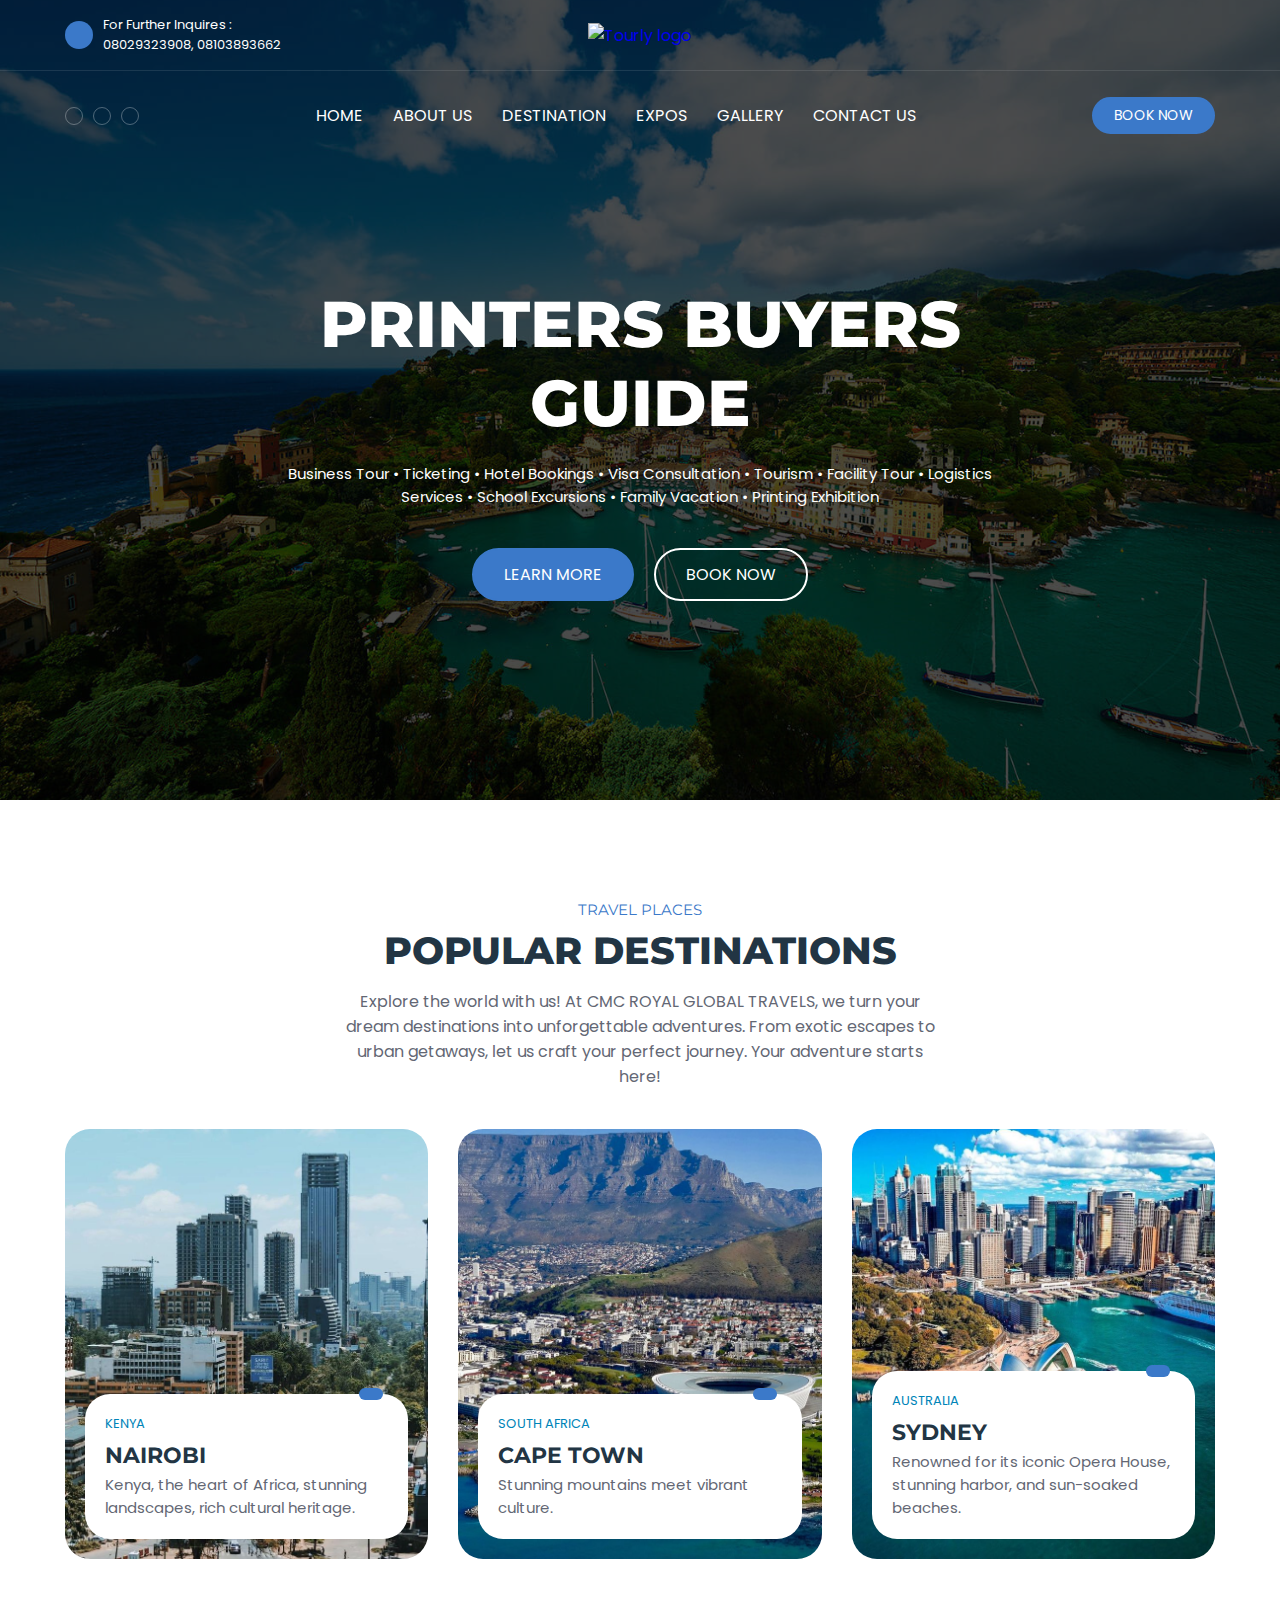
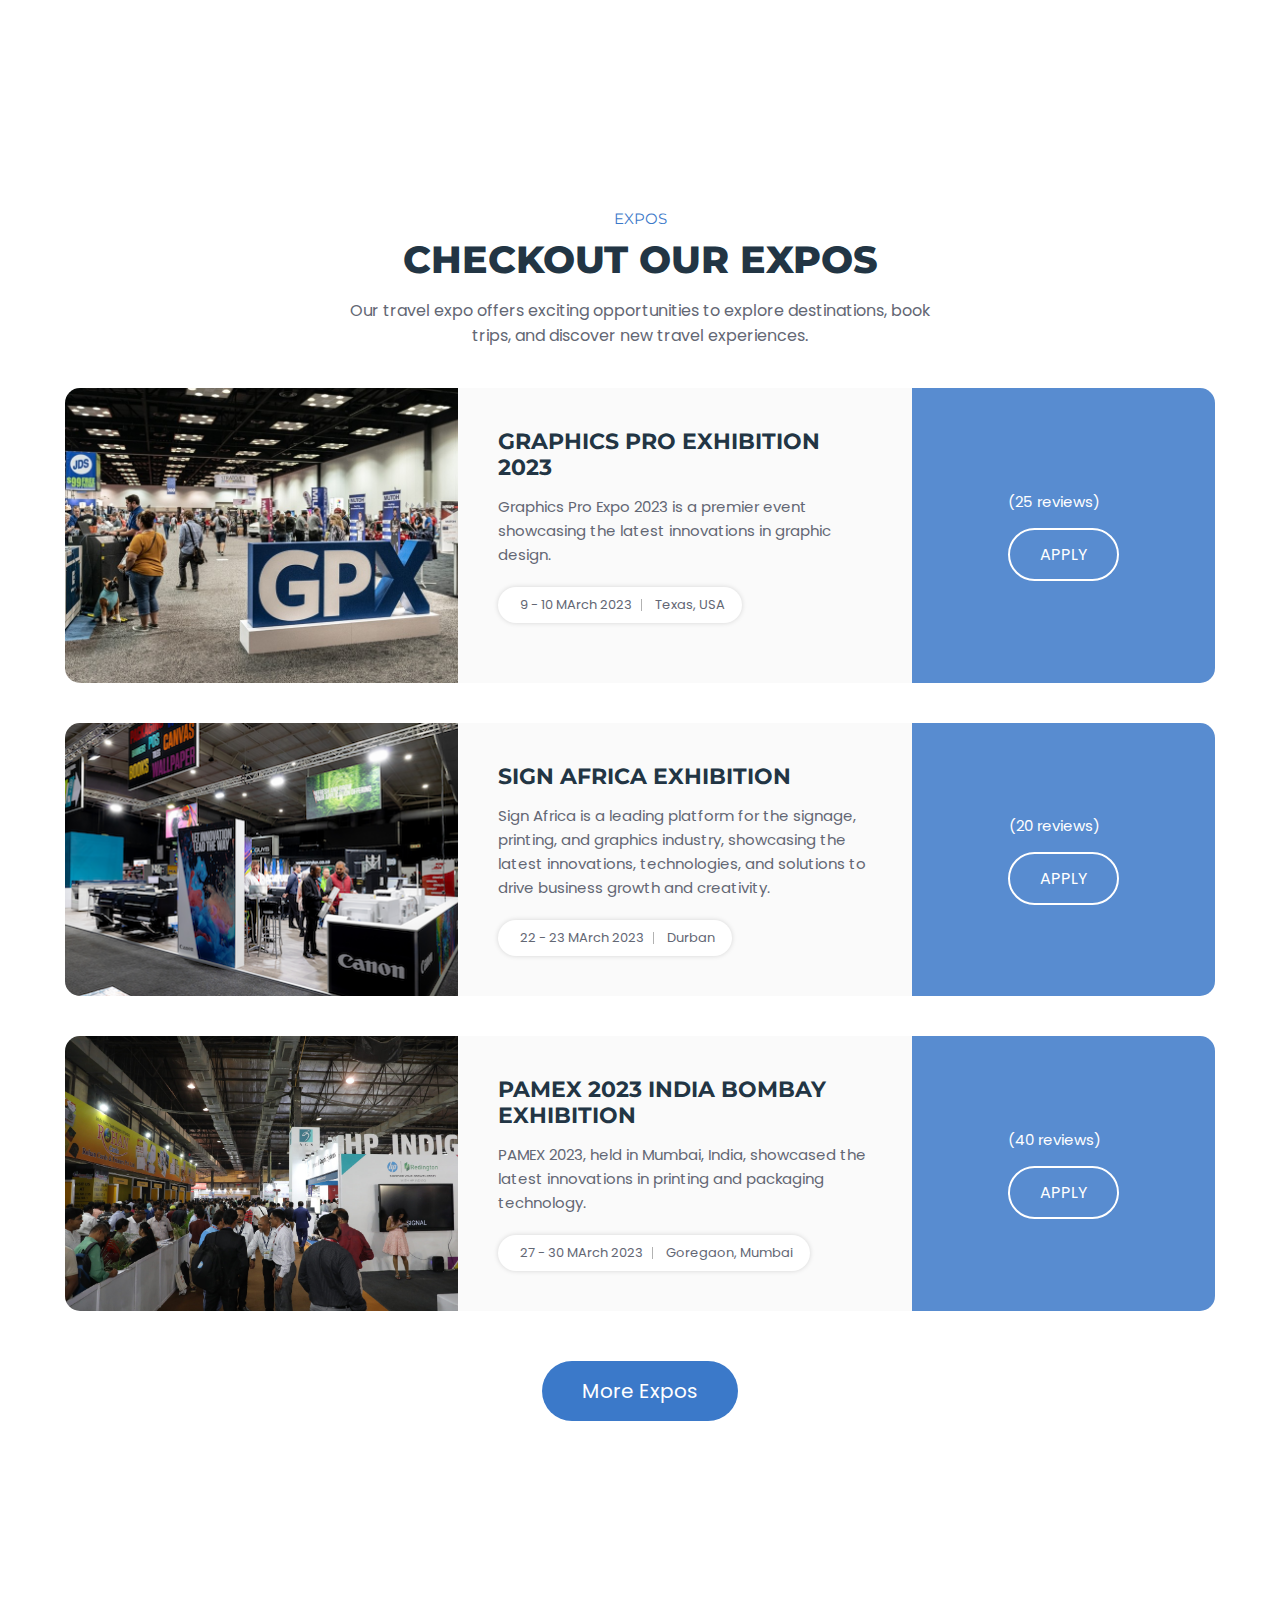
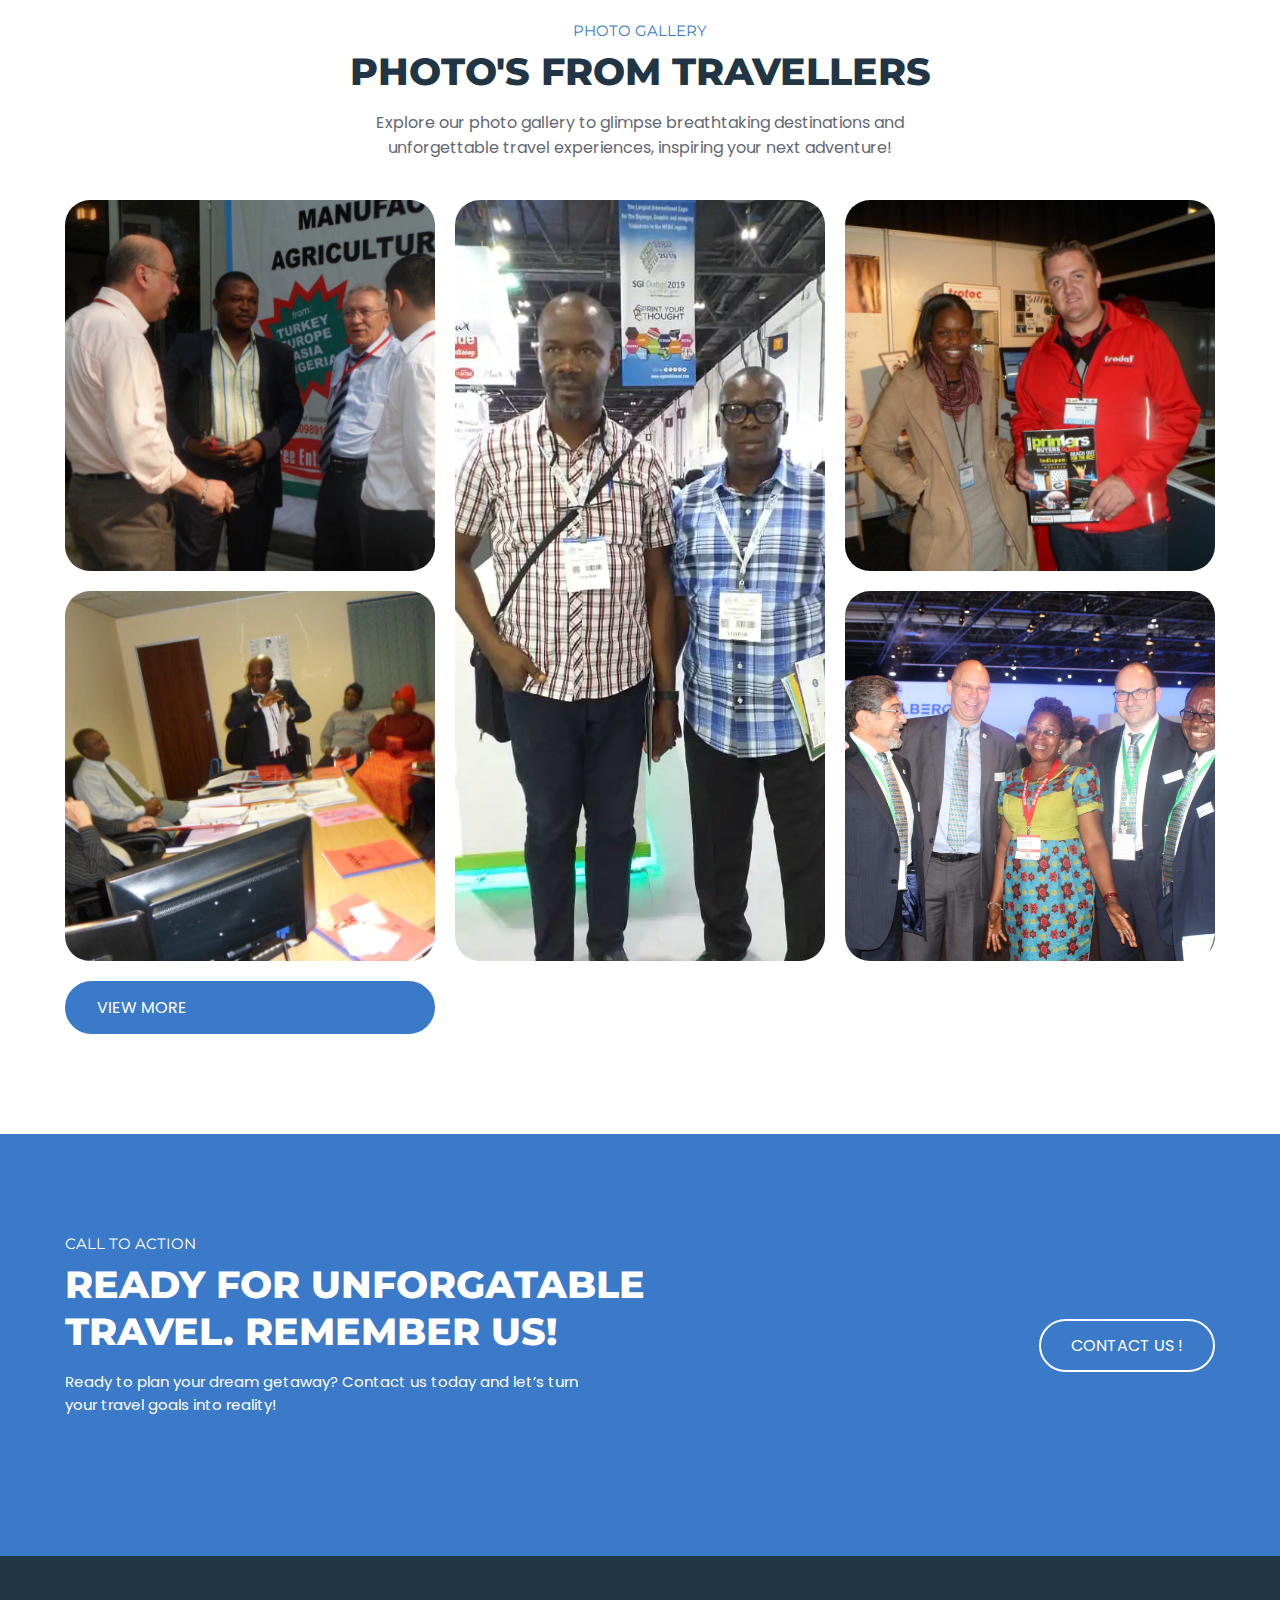
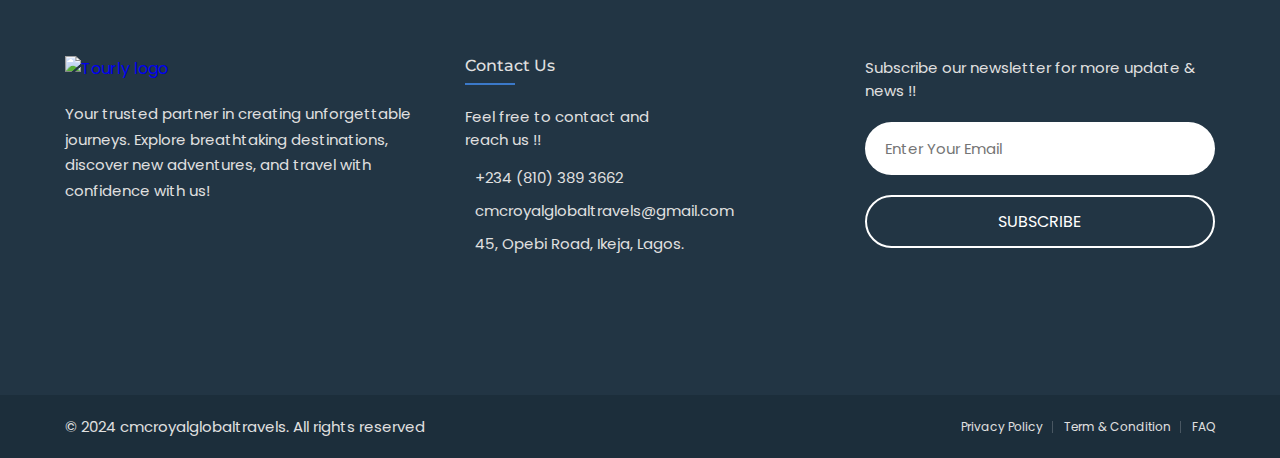
==== commit 824d2bc2: "Update index.html" ====
--- a/cmc travels/index.html
+++ b/cmc travels/index.html
@@ -27,10 +27,300 @@
     rel="stylesheet">
 </head>
 
-<div class="center-container2">
-    <a href="index.html" class="button-link2">HOME</a>
-  </div>
+<body id="top">
+
+  <!-- 
+    - #HEADER
+  -->
+
+  <header class="header" data-header>
+
+    <div class="overlay" data-overlay></div>
+
+    <div class="header-top">
+      <div class="container">
+
+        <a href="tel:+2348029323908" class="helpline-box">
+
+          <div class="icon-box">
+            <ion-icon name="call-outline"></ion-icon>
+          </div>
+
+          <div class="wrapper">
+            <p class="helpline-title">For Further Inquires :</p>
+
+            <p class="helpline-number">08029323908, 08103893662</p>
+          </div>
+
+        </a>
+
+        <a href="#" class="logo">
+          <img src="cmc logo.svg" alt="Tourly logo">
+        </a>
+
+        <div class="header-btn-group">
+
+          <button class="search-btn" aria-label="Search">
+            <ion-icon name="search"></ion-icon>
+          </button>
+
+          <button class="nav-open-btn" aria-label="Open Menu" data-nav-open-btn>
+            <ion-icon name="menu-outline"></ion-icon>
+          </button>
+
+        </div>
+
+      </div>
+    </div>
+
+    <div class="header-bottom">
+      <div class="container">
+
+        <ul class="social-list">
+
+          <li>
+            <a href="#" class="social-link">
+              <ion-icon name="logo-facebook"></ion-icon>
+            </a>
+          </li>
+
+          <li>
+            <a href="#" class="social-link">
+              <ion-icon name="logo-twitter"></ion-icon>
+            </a>
+          </li>
+
+          <li>
+            <a href="https://wa.me/2348103893662" class="social-link">
+              <ion-icon name="logo-whatsapp"></ion-icon>
+            </a>
+          </li>
+
+        </ul>
+
+        <nav class="navbar" data-navbar>
+
+          <div class="navbar-top">
+
+            <a href="#" class="logo">
+              <img src="cmc logo2.svg" alt="Tourly logo">
+            </a>
+
+            <button class="nav-close-btn" aria-label="Close Menu" data-nav-close-btn>
+              <ion-icon name="close-outline"></ion-icon>
+            </button>
+
+          </div>
+
+          <ul class="navbar-list">
+
+            <li>
+              <a href="#home" class="navbar-link" data-nav-link>home</a>
+            </li>
+
+            <li>
+              <a href="#" class="navbar-link" data-nav-link>about us</a>
+            </li>
+
+            <li>
+              <a href="#destination" class="navbar-link" data-nav-link>destination</a>
+            </li>
+
+            <li>
+              <a href="expos.html" class="navbar-link" data-nav-link>Expos</a>
+            </li>
+
+            <li>
+              <a href="#gallery" class="navbar-link" data-nav-link>gallery</a>
+            </li>
+
+            <li>
+              <a href="#contact" class="navbar-link" data-nav-link>contact us</a>
+            </li>
+
+          </ul>
+
+        </nav>
+
+        <a href="https://wa.me/2348029323908" class="btn btn-primary">Book Now</a>
+
+      </div>
+    </div>
+
+  </header>
+
+
+
+
+
+  <main>
+    <article>
+
+      <!-- 
+        - #HERO
+      -->
+
+      <section class="hero" id="home">
+        <div class="container">
+
+          <h2 class="h1 hero-title">Printers Buyers Guide</h2>
+
+          <p class="hero-text">
+            Business Tour • Ticketing • Hotel Bookings • Visa Consultation • Tourism • Facility Tour 
+            • Logistics Services • School Excursions • Family Vacation • Printing Exhibition
+          </p>
+
+          <div class="btn-group">
+            <a href="#" class="btn btn-primary">Learn more</a>
+
+            <a href="https://wa.me/2348103893662" class="btn btn-secondary">Book now</a>
+          </div>
+
+        </div>
+      </section>
+
+
+
+
+
       
+
+
+
+
+      <!-- 
+        - #POPULAR
+      -->
+
+      <section class="popular" id="destination">
+        <div class="container">
+
+          <p class="section-subtitle">Travel places</p>
+
+          <h2 class="h2 section-title">Popular destinations</h2>
+
+          <p class="section-text">
+            Explore the world with us! At CMC ROYAL GLOBAL TRAVELS, we turn your dream destinations into 
+            unforgettable adventures. From exotic escapes to urban getaways, let us craft your perfect journey.
+             Your adventure starts here!
+          </p>
+
+          <ul class="popular-list">
+
+            <li>
+              <div class="popular-card">
+
+                <figure class="card-img">
+                  <img src="Westlands Nairobi Kenya.jpeg" alt="San miguel, italy" loading="lazy">
+                </figure>
+
+                <div class="card-content">
+
+                  <div class="card-rating">
+                    <ion-icon name="star"></ion-icon>
+                    <ion-icon name="star"></ion-icon>
+                    <ion-icon name="star"></ion-icon>
+                    <ion-icon name="star"></ion-icon>
+                    <ion-icon name="star"></ion-icon>
+                  </div>
+
+                  <p class="card-subtitle">
+                    <a href="#">Kenya</a>
+                  </p>
+
+                  <h3 class="h3 card-title">
+                    <a href="#">nairobi</a>
+                  </h3>
+
+                  <p class="card-text">
+                    Kenya, the heart of Africa, stunning landscapes,
+                     rich cultural heritage.
+                  </p>
+
+                </div>
+
+              </div>
+            </li>
+
+            <li>
+              <div class="popular-card">
+
+                <figure class="card-img">
+                  <img src="Cape Town, South Africa.jpeg" alt="Burj khalifa, dubai" loading="lazy">
+                </figure>
+
+                <div class="card-content">
+
+                  <div class="card-rating">
+                    <ion-icon name="star"></ion-icon>
+                    <ion-icon name="star"></ion-icon>
+                    <ion-icon name="star"></ion-icon>
+                    <ion-icon name="star"></ion-icon>
+                    <ion-icon name="star"></ion-icon>
+                  </div>
+
+                  <p class="card-subtitle">
+                    <a href="#">South Africa</a>
+                  </p>
+
+                  <h3 class="h3 card-title">
+                    <a href="#">Cape Town</a>
+                  </h3>
+
+                  <p class="card-text">
+                    Stunning mountains meet vibrant culture.
+                  </p>
+
+                </div>
+
+              </div>
+            </li>
+
+            <li>
+              <div class="popular-card">
+
+                <figure class="card-img">
+                  <img src="_.jpeg" alt="Kyoto temple, japan" loading="lazy">
+                </figure>
+
+                <div class="card-content">
+
+                  <div class="card-rating">
+                    <ion-icon name="star"></ion-icon>
+                    <ion-icon name="star"></ion-icon>
+                    <ion-icon name="star"></ion-icon>
+                    <ion-icon name="star"></ion-icon>
+                    <ion-icon name="star"></ion-icon>
+                  </div>
+
+                  <p class="card-subtitle">
+                    <a href="#">Australia</a>
+                  </p>
+
+                  <h3 class="h3 card-title">
+                    <a href="#">Sydney</a>
+                  </h3>
+
+                  <p class="card-text">
+                    Renowned for its iconic Opera House, stunning harbor, and sun-soaked beaches.
+                  </p>
+
+                </div>
+
+              </div>
+            </li>
+
+          </ul>
+
+          
+
+        </div>
+      </section>
+
+
+
+
+
       <!-- 
         - #PACKAGE
       -->
@@ -38,9 +328,9 @@
       <section class="package" id="package">
         <div class="container">
 
-          
-
-          <h2 class="h2 section-title">More Expos</h2>
+          <p class="section-subtitle">Expos</p>
+
+          <h2 class="h2 section-title">Checkout Our Expos</h2>
 
           <p class="section-text">
            Our travel expo offers exciting opportunities to explore destinations, book trips, and discover 
@@ -176,1061 +466,6 @@
               </div>
             </li>
 
-
-            <li>
-                <div class="package-card">
-  
-                  <figure class="card-banner">
-                    <img src="Canon-South-Africa-Exhibited-Diverse-Printing-Range-At-Sign-Africa-Expo-500x272.png" alt="Summer Holiday To The Oxolotan River" loading="lazy">
-                  </figure>
-  
-                  <div class="card-content">
-  
-                    <h3 class="h3 card-title">Sign Africa Exhibition</h3>
-  
-                    <p class="card-text">
-                      Sign Africa is a leading platform for the signage, printing, and graphics industry, 
-                      showcasing the latest innovations, technologies, and solutions to drive business growth 
-                      and creativity.
-                    </p>
-  
-                    <ul class="card-meta-list">
-  
-                      <li class="card-meta-item">
-                        <div class="meta-box">
-                          <ion-icon name="time"></ion-icon>
-  
-                          <p class="text">22 - 23 MArch 2023</p>
-                        </div>
-                      </li>
-                         
-  
-                      <li class="card-meta-item">
-                        <div class="meta-box">
-                          <ion-icon name="location"></ion-icon>
-  
-                          <p class="text">Durban</p>
-                        </div>
-                      </li>
-  
-                    </ul>
-  
-                  </div>
-  
-                  <div class="card-price">
-  
-                    <div class="wrapper">
-  
-                      <p class="reviews">(20 reviews)</p>
-  
-                      <div class="card-rating">
-                        <ion-icon name="star"></ion-icon>
-                        <ion-icon name="star"></ion-icon>
-                        <ion-icon name="star"></ion-icon>
-                        <ion-icon name="star"></ion-icon>
-                        <ion-icon name="star"></ion-icon>
-                      </div>
-  
-                    </div>
-  
-                   
-  
-                    <a href="https://wa.me/2348103893662" class="btn btn-secondary">Apply</a>
-  
-                  </div>
-  
-                </div>
-              </li>
-
-
-            <li>
-                <div class="package-card">
-  
-                  <figure class="card-banner">
-                    <img src="Canon-South-Africa-Exhibited-Diverse-Printing-Range-At-Sign-Africa-Expo-500x272.png" alt="Summer Holiday To The Oxolotan River" loading="lazy">
-                  </figure>
-  
-                  <div class="card-content">
-  
-                    <h3 class="h3 card-title">Sign Africa Exhibition</h3>
-  
-                    <p class="card-text">
-                      Sign Africa is a leading platform for the signage, printing, and graphics industry, 
-                      showcasing the latest innovations, technologies, and solutions to drive business growth 
-                      and creativity.
-                    </p>
-  
-                    <ul class="card-meta-list">
-  
-                      <li class="card-meta-item">
-                        <div class="meta-box">
-                          <ion-icon name="time"></ion-icon>
-  
-                          <p class="text">22 - 23 MArch 2023</p>
-                        </div>
-                      </li>
-                         
-  
-                      <li class="card-meta-item">
-                        <div class="meta-box">
-                          <ion-icon name="location"></ion-icon>
-  
-                          <p class="text">Durban</p>
-                        </div>
-                      </li>
-  
-                    </ul>
-  
-                  </div>
-  
-                  <div class="card-price">
-  
-                    <div class="wrapper">
-  
-                      <p class="reviews">(20 reviews)</p>
-  
-                      <div class="card-rating">
-                        <ion-icon name="star"></ion-icon>
-                        <ion-icon name="star"></ion-icon>
-                        <ion-icon name="star"></ion-icon>
-                        <ion-icon name="star"></ion-icon>
-                        <ion-icon name="star"></ion-icon>
-                      </div>
-  
-                    </div>
-  
-                   
-  
-                    <a href="https://wa.me/2348103893662" class="btn btn-secondary">Apply</a>
-                  </div>
-  
-                </div>
-              </li>
-
-
-            <li>
-                <div class="package-card">
-  
-                  <figure class="card-banner">
-                    <img src="Canon-South-Africa-Exhibited-Diverse-Printing-Range-At-Sign-Africa-Expo-500x272.png" alt="Summer Holiday To The Oxolotan River" loading="lazy">
-                  </figure>
-  
-                  <div class="card-content">
-  
-                    <h3 class="h3 card-title">Sign Africa Exhibition</h3>
-  
-                    <p class="card-text">
-                      Sign Africa is a leading platform for the signage, printing, and graphics industry, 
-                      showcasing the latest innovations, technologies, and solutions to drive business growth 
-                      and creativity.
-                    </p>
-  
-                    <ul class="card-meta-list">
-  
-                      <li class="card-meta-item">
-                        <div class="meta-box">
-                          <ion-icon name="time"></ion-icon>
-  
-                          <p class="text">22 - 23 MArch 2023</p>
-                        </div>
-                      </li>
-                         
-  
-                      <li class="card-meta-item">
-                        <div class="meta-box">
-                          <ion-icon name="location"></ion-icon>
-  
-                          <p class="text">Durban</p>
-                        </div>
-                      </li>
-  
-                    </ul>
-  
-                  </div>
-  
-                  <div class="card-price">
-  
-                    <div class="wrapper">
-  
-                      <p class="reviews">(20 reviews)</p>
-  
-                      <div class="card-rating">
-                        <ion-icon name="star"></ion-icon>
-                        <ion-icon name="star"></ion-icon>
-                        <ion-icon name="star"></ion-icon>
-                        <ion-icon name="star"></ion-icon>
-                        <ion-icon name="star"></ion-icon>
-                      </div>
-  
-                    </div>
-  
-                   
-  
-                    <a href="https://wa.me/2348103893662" class="btn btn-secondary">Apply</a>
-  
-                  </div>
-  
-                </div>
-              </li>
-
-
-            <li>
-                <div class="package-card">
-  
-                  <figure class="card-banner">
-                    <img src="Canon-South-Africa-Exhibited-Diverse-Printing-Range-At-Sign-Africa-Expo-500x272.png" alt="Summer Holiday To The Oxolotan River" loading="lazy">
-                  </figure>
-  
-                  <div class="card-content">
-  
-                    <h3 class="h3 card-title">Sign Africa Exhibition</h3>
-  
-                    <p class="card-text">
-                      Sign Africa is a leading platform for the signage, printing, and graphics industry, 
-                      showcasing the latest innovations, technologies, and solutions to drive business growth 
-                      and creativity.
-                    </p>
-  
-                    <ul class="card-meta-list">
-  
-                      <li class="card-meta-item">
-                        <div class="meta-box">
-                          <ion-icon name="time"></ion-icon>
-  
-                          <p class="text">22 - 23 MArch 2023</p>
-                        </div>
-                      </li>
-                         
-  
-                      <li class="card-meta-item">
-                        <div class="meta-box">
-                          <ion-icon name="location"></ion-icon>
-  
-                          <p class="text">Durban</p>
-                        </div>
-                      </li>
-  
-                    </ul>
-  
-                  </div>
-  
-                  <div class="card-price">
-  
-                    <div class="wrapper">
-  
-                      <p class="reviews">(20 reviews)</p>
-  
-                      <div class="card-rating">
-                        <ion-icon name="star"></ion-icon>
-                        <ion-icon name="star"></ion-icon>
-                        <ion-icon name="star"></ion-icon>
-                        <ion-icon name="star"></ion-icon>
-                        <ion-icon name="star"></ion-icon>
-                      </div>
-  
-                    </div>
-  
-                   
-  
-                    <a href="https://wa.me/2348103893662" class="btn btn-secondary">Apply</a>
-  
-                  </div>
-  
-                </div>
-              </li>
-
-
-            <li>
-                <div class="package-card">
-  
-                  <figure class="card-banner">
-                    <img src="Canon-South-Africa-Exhibited-Diverse-Printing-Range-At-Sign-Africa-Expo-500x272.png" alt="Summer Holiday To The Oxolotan River" loading="lazy">
-                  </figure>
-  
-                  <div class="card-content">
-  
-                    <h3 class="h3 card-title">Sign Africa Exhibition</h3>
-  
-                    <p class="card-text">
-                      Sign Africa is a leading platform for the signage, printing, and graphics industry, 
-                      showcasing the latest innovations, technologies, and solutions to drive business growth 
-                      and creativity.
-                    </p>
-  
-                    <ul class="card-meta-list">
-  
-                      <li class="card-meta-item">
-                        <div class="meta-box">
-                          <ion-icon name="time"></ion-icon>
-  
-                          <p class="text">22 - 23 MArch 2023</p>
-                        </div>
-                      </li>
-                         
-  
-                      <li class="card-meta-item">
-                        <div class="meta-box">
-                          <ion-icon name="location"></ion-icon>
-  
-                          <p class="text">Durban</p>
-                        </div>
-                      </li>
-  
-                    </ul>
-  
-                  </div>
-  
-                  <div class="card-price">
-  
-                    <div class="wrapper">
-  
-                      <p class="reviews">(20 reviews)</p>
-  
-                      <div class="card-rating">
-                        <ion-icon name="star"></ion-icon>
-                        <ion-icon name="star"></ion-icon>
-                        <ion-icon name="star"></ion-icon>
-                        <ion-icon name="star"></ion-icon>
-                        <ion-icon name="star"></ion-icon>
-                      </div>
-  
-                    </div>
-  
-                   
-  
-                    <a href="https://wa.me/2348103893662" class="btn btn-secondary">Apply</a>
-  
-                  </div>
-  
-                </div>
-              </li>
-
-
-            <li>
-                <div class="package-card">
-  
-                  <figure class="card-banner">
-                    <img src="Canon-South-Africa-Exhibited-Diverse-Printing-Range-At-Sign-Africa-Expo-500x272.png" alt="Summer Holiday To The Oxolotan River" loading="lazy">
-                  </figure>
-  
-                  <div class="card-content">
-  
-                    <h3 class="h3 card-title">Sign Africa Exhibition</h3>
-  
-                    <p class="card-text">
-                      Sign Africa is a leading platform for the signage, printing, and graphics industry, 
-                      showcasing the latest innovations, technologies, and solutions to drive business growth 
-                      and creativity.
-                    </p>
-  
-                    <ul class="card-meta-list">
-  
-                      <li class="card-meta-item">
-                        <div class="meta-box">
-                          <ion-icon name="time"></ion-icon>
-  
-                          <p class="text">22 - 23 MArch 2023</p>
-                        </div>
-                      </li>
-                         
-  
-                      <li class="card-meta-item">
-                        <div class="meta-box">
-                          <ion-icon name="location"></ion-icon>
-  
-                          <p class="text">Durban</p>
-                        </div>
-                      </li>
-  
-                    </ul>
-  
-                  </div>
-  
-                  <div class="card-price">
-  
-                    <div class="wrapper">
-  
-                      <p class="reviews">(20 reviews)</p>
-  
-                      <div class="card-rating">
-                        <ion-icon name="star"></ion-icon>
-                        <ion-icon name="star"></ion-icon>
-                        <ion-icon name="star"></ion-icon>
-                        <ion-icon name="star"></ion-icon>
-                        <ion-icon name="star"></ion-icon>
-                      </div>
-  
-                    </div>
-  
-                   
-  
-                    <a href="https://wa.me/2348103893662" class="btn btn-secondary">Apply</a>
-  
-                  </div>
-  
-                </div>
-              </li>
-
-
-            <li>
-                <div class="package-card">
-  
-                  <figure class="card-banner">
-                    <img src="Canon-South-Africa-Exhibited-Diverse-Printing-Range-At-Sign-Africa-Expo-500x272.png" alt="Summer Holiday To The Oxolotan River" loading="lazy">
-                  </figure>
-  
-                  <div class="card-content">
-  
-                    <h3 class="h3 card-title">Sign Africa Exhibition</h3>
-  
-                    <p class="card-text">
-                      Sign Africa is a leading platform for the signage, printing, and graphics industry, 
-                      showcasing the latest innovations, technologies, and solutions to drive business growth 
-                      and creativity.
-                    </p>
-  
-                    <ul class="card-meta-list">
-  
-                      <li class="card-meta-item">
-                        <div class="meta-box">
-                          <ion-icon name="time"></ion-icon>
-  
-                          <p class="text">22 - 23 MArch 2023</p>
-                        </div>
-                      </li>
-                         
-  
-                      <li class="card-meta-item">
-                        <div class="meta-box">
-                          <ion-icon name="location"></ion-icon>
-  
-                          <p class="text">Durban</p>
-                        </div>
-                      </li>
-  
-                    </ul>
-  
-                  </div>
-  
-                  <div class="card-price">
-  
-                    <div class="wrapper">
-  
-                      <p class="reviews">(20 reviews)</p>
-  
-                      <div class="card-rating">
-                        <ion-icon name="star"></ion-icon>
-                        <ion-icon name="star"></ion-icon>
-                        <ion-icon name="star"></ion-icon>
-                        <ion-icon name="star"></ion-icon>
-                        <ion-icon name="star"></ion-icon>
-                      </div>
-  
-                    </div>
-  
-                   
-  
-                    <a href="https://wa.me/2348103893662" class="btn btn-secondary">Apply</a>
-  
-                  </div>
-  
-                </div>
-              </li>
-
-
-            <li>
-                <div class="package-card">
-  
-                  <figure class="card-banner">
-                    <img src="Canon-South-Africa-Exhibited-Diverse-Printing-Range-At-Sign-Africa-Expo-500x272.png" alt="Summer Holiday To The Oxolotan River" loading="lazy">
-                  </figure>
-  
-                  <div class="card-content">
-  
-                    <h3 class="h3 card-title">Sign Africa Exhibition</h3>
-  
-                    <p class="card-text">
-                      Sign Africa is a leading platform for the signage, printing, and graphics industry, 
-                      showcasing the latest innovations, technologies, and solutions to drive business growth 
-                      and creativity.
-                    </p>
-  
-                    <ul class="card-meta-list">
-  
-                      <li class="card-meta-item">
-                        <div class="meta-box">
-                          <ion-icon name="time"></ion-icon>
-  
-                          <p class="text">22 - 23 MArch 2023</p>
-                        </div>
-                      </li>
-                         
-  
-                      <li class="card-meta-item">
-                        <div class="meta-box">
-                          <ion-icon name="location"></ion-icon>
-  
-                          <p class="text">Durban</p>
-                        </div>
-                      </li>
-  
-                    </ul>
-  
-                  </div>
-  
-                  <div class="card-price">
-  
-                    <div class="wrapper">
-  
-                      <p class="reviews">(20 reviews)</p>
-  
-                      <div class="card-rating">
-                        <ion-icon name="star"></ion-icon>
-                        <ion-icon name="star"></ion-icon>
-                        <ion-icon name="star"></ion-icon>
-                        <ion-icon name="star"></ion-icon>
-                        <ion-icon name="star"></ion-icon>
-                      </div>
-  
-                    </div>
-  
-                   
-  
-                    <a href="https://wa.me/2348103893662" class="btn btn-secondary">Apply</a>
-  
-                  </div>
-  
-                </div>
-              </li>
-
-
-            <li>
-                <div class="package-card">
-  
-                  <figure class="card-banner">
-                    <img src="Canon-South-Africa-Exhibited-Diverse-Printing-Range-At-Sign-Africa-Expo-500x272.png" alt="Summer Holiday To The Oxolotan River" loading="lazy">
-                  </figure>
-  
-                  <div class="card-content">
-  
-                    <h3 class="h3 card-title">Sign Africa Exhibition</h3>
-  
-                    <p class="card-text">
-                      Sign Africa is a leading platform for the signage, printing, and graphics industry, 
-                      showcasing the latest innovations, technologies, and solutions to drive business growth 
-                      and creativity.
-                    </p>
-  
-                    <ul class="card-meta-list">
-  
-                      <li class="card-meta-item">
-                        <div class="meta-box">
-                          <ion-icon name="time"></ion-icon>
-  
-                          <p class="text">22 - 23 MArch 2023</p>
-                        </div>
-                      </li>
-                         
-  
-                      <li class="card-meta-item">
-                        <div class="meta-box">
-                          <ion-icon name="location"></ion-icon>
-  
-                          <p class="text">Durban</p>
-                        </div>
-                      </li>
-  
-                    </ul>
-  
-                  </div>
-  
-                  <div class="card-price">
-  
-                    <div class="wrapper">
-  
-                      <p class="reviews">(20 reviews)</p>
-  
-                      <div class="card-rating">
-                        <ion-icon name="star"></ion-icon>
-                        <ion-icon name="star"></ion-icon>
-                        <ion-icon name="star"></ion-icon>
-                        <ion-icon name="star"></ion-icon>
-                        <ion-icon name="star"></ion-icon>
-                      </div>
-  
-                    </div>
-  
-                   
-  
-                    <a href="https://wa.me/2348103893662" class="btn btn-secondary">Apply</a>
-  
-                  </div>
-  
-                </div>
-              </li>
-
-
-            <li>
-                <div class="package-card">
-  
-                  <figure class="card-banner">
-                    <img src="Canon-South-Africa-Exhibited-Diverse-Printing-Range-At-Sign-Africa-Expo-500x272.png" alt="Summer Holiday To The Oxolotan River" loading="lazy">
-                  </figure>
-  
-                  <div class="card-content">
-  
-                    <h3 class="h3 card-title">Sign Africa Exhibition</h3>
-  
-                    <p class="card-text">
-                      Sign Africa is a leading platform for the signage, printing, and graphics industry, 
-                      showcasing the latest innovations, technologies, and solutions to drive business growth 
-                      and creativity.
-                    </p>
-  
-                    <ul class="card-meta-list">
-  
-                      <li class="card-meta-item">
-                        <div class="meta-box">
-                          <ion-icon name="time"></ion-icon>
-  
-                          <p class="text">22 - 23 MArch 2023</p>
-                        </div>
-                      </li>
-                         
-  
-                      <li class="card-meta-item">
-                        <div class="meta-box">
-                          <ion-icon name="location"></ion-icon>
-  
-                          <p class="text">Durban</p>
-                        </div>
-                      </li>
-  
-                    </ul>
-  
-                  </div>
-  
-                  <div class="card-price">
-  
-                    <div class="wrapper">
-  
-                      <p class="reviews">(20 reviews)</p>
-  
-                      <div class="card-rating">
-                        <ion-icon name="star"></ion-icon>
-                        <ion-icon name="star"></ion-icon>
-                        <ion-icon name="star"></ion-icon>
-                        <ion-icon name="star"></ion-icon>
-                        <ion-icon name="star"></ion-icon>
-                      </div>
-  
-                    </div>
-  
-                   
-  
-                    <a href="https://wa.me/2348103893662" class="btn btn-secondary">Apply</a>
-  
-                  </div>
-  
-                </div>
-              </li>
-
-
-            <li>
-                <div class="package-card">
-  
-                  <figure class="card-banner">
-                    <img src="Canon-South-Africa-Exhibited-Diverse-Printing-Range-At-Sign-Africa-Expo-500x272.png" alt="Summer Holiday To The Oxolotan River" loading="lazy">
-                  </figure>
-  
-                  <div class="card-content">
-  
-                    <h3 class="h3 card-title">Sign Africa Exhibition</h3>
-  
-                    <p class="card-text">
-                      Sign Africa is a leading platform for the signage, printing, and graphics industry, 
-                      showcasing the latest innovations, technologies, and solutions to drive business growth 
-                      and creativity.
-                    </p>
-  
-                    <ul class="card-meta-list">
-  
-                      <li class="card-meta-item">
-                        <div class="meta-box">
-                          <ion-icon name="time"></ion-icon>
-  
-                          <p class="text">22 - 23 MArch 2023</p>
-                        </div>
-                      </li>
-                         
-  
-                      <li class="card-meta-item">
-                        <div class="meta-box">
-                          <ion-icon name="location"></ion-icon>
-  
-                          <p class="text">Durban</p>
-                        </div>
-                      </li>
-  
-                    </ul>
-  
-                  </div>
-  
-                  <div class="card-price">
-  
-                    <div class="wrapper">
-  
-                      <p class="reviews">(20 reviews)</p>
-  
-                      <div class="card-rating">
-                        <ion-icon name="star"></ion-icon>
-                        <ion-icon name="star"></ion-icon>
-                        <ion-icon name="star"></ion-icon>
-                        <ion-icon name="star"></ion-icon>
-                        <ion-icon name="star"></ion-icon>
-                      </div>
-  
-                    </div>
-  
-                   
-  
-                    <a href="https://wa.me/2348103893662" class="btn btn-secondary">Apply</a>
-  
-                  </div>
-  
-                </div>
-              </li>
-
-
-            <li>
-                <div class="package-card">
-  
-                  <figure class="card-banner">
-                    <img src="Canon-South-Africa-Exhibited-Diverse-Printing-Range-At-Sign-Africa-Expo-500x272.png" alt="Summer Holiday To The Oxolotan River" loading="lazy">
-                  </figure>
-  
-                  <div class="card-content">
-  
-                    <h3 class="h3 card-title">Sign Africa Exhibition</h3>
-  
-                    <p class="card-text">
-                      Sign Africa is a leading platform for the signage, printing, and graphics industry, 
-                      showcasing the latest innovations, technologies, and solutions to drive business growth 
-                      and creativity.
-                    </p>
-  
-                    <ul class="card-meta-list">
-  
-                      <li class="card-meta-item">
-                        <div class="meta-box">
-                          <ion-icon name="time"></ion-icon>
-  
-                          <p class="text">22 - 23 MArch 2023</p>
-                        </div>
-                      </li>
-                         
-  
-                      <li class="card-meta-item">
-                        <div class="meta-box">
-                          <ion-icon name="location"></ion-icon>
-  
-                          <p class="text">Durban</p>
-                        </div>
-                      </li>
-  
-                    </ul>
-  
-                  </div>
-  
-                  <div class="card-price">
-  
-                    <div class="wrapper">
-  
-                      <p class="reviews">(20 reviews)</p>
-  
-                      <div class="card-rating">
-                        <ion-icon name="star"></ion-icon>
-                        <ion-icon name="star"></ion-icon>
-                        <ion-icon name="star"></ion-icon>
-                        <ion-icon name="star"></ion-icon>
-                        <ion-icon name="star"></ion-icon>
-                      </div>
-  
-                    </div>
-  
-                   
-  
-                    <a href="https://wa.me/2348103893662" class="btn btn-secondary">Apply</a>
-  
-                  </div>
-  
-                </div>
-              </li>
-
-
-            <li>
-                <div class="package-card">
-  
-                  <figure class="card-banner">
-                    <img src="Canon-South-Africa-Exhibited-Diverse-Printing-Range-At-Sign-Africa-Expo-500x272.png" alt="Summer Holiday To The Oxolotan River" loading="lazy">
-                  </figure>
-  
-                  <div class="card-content">
-  
-                    <h3 class="h3 card-title">Sign Africa Exhibition</h3>
-  
-                    <p class="card-text">
-                      Sign Africa is a leading platform for the signage, printing, and graphics industry, 
-                      showcasing the latest innovations, technologies, and solutions to drive business growth 
-                      and creativity.
-                    </p>
-  
-                    <ul class="card-meta-list">
-  
-                      <li class="card-meta-item">
-                        <div class="meta-box">
-                          <ion-icon name="time"></ion-icon>
-  
-                          <p class="text">22 - 23 MArch 2023</p>
-                        </div>
-                      </li>
-                         
-  
-                      <li class="card-meta-item">
-                        <div class="meta-box">
-                          <ion-icon name="location"></ion-icon>
-  
-                          <p class="text">Durban</p>
-                        </div>
-                      </li>
-  
-                    </ul>
-  
-                  </div>
-  
-                  <div class="card-price">
-  
-                    <div class="wrapper">
-  
-                      <p class="reviews">(20 reviews)</p>
-  
-                      <div class="card-rating">
-                        <ion-icon name="star"></ion-icon>
-                        <ion-icon name="star"></ion-icon>
-                        <ion-icon name="star"></ion-icon>
-                        <ion-icon name="star"></ion-icon>
-                        <ion-icon name="star"></ion-icon>
-                      </div>
-  
-                    </div>
-  
-                   
-  
-                    <a href="https://wa.me/2348103893662" class="btn btn-secondary">Apply</a>
-  
-                  </div>
-  
-                </div>
-              </li>
-
-
-            <li>
-                <div class="package-card">
-  
-                  <figure class="card-banner">
-                    <img src="Canon-South-Africa-Exhibited-Diverse-Printing-Range-At-Sign-Africa-Expo-500x272.png" alt="Summer Holiday To The Oxolotan River" loading="lazy">
-                  </figure>
-  
-                  <div class="card-content">
-  
-                    <h3 class="h3 card-title">Sign Africa Exhibition</h3>
-  
-                    <p class="card-text">
-                      Sign Africa is a leading platform for the signage, printing, and graphics industry, 
-                      showcasing the latest innovations, technologies, and solutions to drive business growth 
-                      and creativity.
-                    </p>
-  
-                    <ul class="card-meta-list">
-  
-                      <li class="card-meta-item">
-                        <div class="meta-box">
-                          <ion-icon name="time"></ion-icon>
-  
-                          <p class="text">22 - 23 MArch 2023</p>
-                        </div>
-                      </li>
-                         
-  
-                      <li class="card-meta-item">
-                        <div class="meta-box">
-                          <ion-icon name="location"></ion-icon>
-  
-                          <p class="text">Durban</p>
-                        </div>
-                      </li>
-  
-                    </ul>
-  
-                  </div>
-  
-                  <div class="card-price">
-  
-                    <div class="wrapper">
-  
-                      <p class="reviews">(20 reviews)</p>
-  
-                      <div class="card-rating">
-                        <ion-icon name="star"></ion-icon>
-                        <ion-icon name="star"></ion-icon>
-                        <ion-icon name="star"></ion-icon>
-                        <ion-icon name="star"></ion-icon>
-                        <ion-icon name="star"></ion-icon>
-                      </div>
-  
-                    </div>
-  
-                   
-  
-                    <a href="https://wa.me/2348103893662" class="btn btn-secondary">Apply</a>
-  
-                  </div>
-  
-                </div>
-              </li>
-
-
-            <li>
-                <div class="package-card">
-  
-                  <figure class="card-banner">
-                    <img src="Canon-South-Africa-Exhibited-Diverse-Printing-Range-At-Sign-Africa-Expo-500x272.png" alt="Summer Holiday To The Oxolotan River" loading="lazy">
-                  </figure>
-  
-                  <div class="card-content">
-  
-                    <h3 class="h3 card-title">Sign Africa Exhibition</h3>
-  
-                    <p class="card-text">
-                      Sign Africa is a leading platform for the signage, printing, and graphics industry, 
-                      showcasing the latest innovations, technologies, and solutions to drive business growth 
-                      and creativity.
-                    </p>
-  
-                    <ul class="card-meta-list">
-  
-                      <li class="card-meta-item">
-                        <div class="meta-box">
-                          <ion-icon name="time"></ion-icon>
-  
-                          <p class="text">22 - 23 MArch 2023</p>
-                        </div>
-                      </li>
-                         
-  
-                      <li class="card-meta-item">
-                        <div class="meta-box">
-                          <ion-icon name="location"></ion-icon>
-  
-                          <p class="text">Durban</p>
-                        </div>
-                      </li>
-  
-                    </ul>
-  
-                  </div>
-  
-                  <div class="card-price">
-  
-                    <div class="wrapper">
-  
-                      <p class="reviews">(20 reviews)</p>
-  
-                      <div class="card-rating">
-                        <ion-icon name="star"></ion-icon>
-                        <ion-icon name="star"></ion-icon>
-                        <ion-icon name="star"></ion-icon>
-                        <ion-icon name="star"></ion-icon>
-                        <ion-icon name="star"></ion-icon>
-                      </div>
-  
-                    </div>
-  
-                   
-  
-                    <a href="https://wa.me/2348103893662" class="btn btn-secondary">Apply</a>
-  
-                  </div>
-  
-                </div>
-              </li>
-
-
-            <li>
-                <div class="package-card">
-  
-                  <figure class="card-banner">
-                    <img src="Canon-South-Africa-Exhibited-Diverse-Printing-Range-At-Sign-Africa-Expo-500x272.png" alt="Summer Holiday To The Oxolotan River" loading="lazy">
-                  </figure>
-  
-                  <div class="card-content">
-  
-                    <h3 class="h3 card-title">Sign Africa Exhibition</h3>
-  
-                    <p class="card-text">
-                      Sign Africa is a leading platform for the signage, printing, and graphics industry, 
-                      showcasing the latest innovations, technologies, and solutions to drive business growth 
-                      and creativity.
-                    </p>
-  
-                    <ul class="card-meta-list">
-  
-                      <li class="card-meta-item">
-                        <div class="meta-box">
-                          <ion-icon name="time"></ion-icon>
-  
-                          <p class="text">22 - 23 MArch 2023</p>
-                        </div>
-                      </li>
-                         
-  
-                      <li class="card-meta-item">
-                        <div class="meta-box">
-                          <ion-icon name="location"></ion-icon>
-  
-                          <p class="text">Durban</p>
-                        </div>
-                      </li>
-  
-                    </ul>
-  
-                  </div>
-  
-                  <div class="card-price">
-  
-                    <div class="wrapper">
-  
-                      <p class="reviews">(20 reviews)</p>
-  
-                      <div class="card-rating">
-                        <ion-icon name="star"></ion-icon>
-                        <ion-icon name="star"></ion-icon>
-                        <ion-icon name="star"></ion-icon>
-                        <ion-icon name="star"></ion-icon>
-                        <ion-icon name="star"></ion-icon>
-                      </div>
-  
-                    </div>
-  
-                   
-  
-                    <a href="https://wa.me/2348103893662" class="btn btn-secondary">Apply</a>
-  
-                  </div>
-  
-                </div>
-              </li>
-
             <li>
               <div class="package-card">
 
@@ -1294,12 +529,105 @@
 
           </ul>
 
+          <div class="center-container">
+            <a href="expos.html" class="button-link">More Expos</a>
+          </div>
           
-        </div>
-        
-        
-
+
+        </div>
       </section>
+
+
+
+
+
+      <!-- 
+        - #GALLERY
+      -->
+
+      <section class="gallery" id="gallery">
+        <div class="container">
+
+          <p class="section-subtitle">Photo Gallery</p>
+
+          <h2 class="h2 section-title">Photo's From Travellers</h2>
+
+          <p class="section-text">
+            Explore our photo gallery to glimpse breathtaking destinations and unforgettable travel experiences,
+             inspiring your next adventure!
+          </p>
+
+          <ul class="gallery-list">
+
+            <li class="gallery-item">
+              <figure class="gallery-image">
+                <img src="19.webp" alt="Gallery image">
+              </figure>
+            </li>
+
+            <li class="gallery-item">
+              <figure class="gallery-image">
+                <img src="22.webp" alt="Gallery image">
+              </figure>
+            </li>
+
+            <li class="gallery-item">
+              <figure class="gallery-image">
+                <img src="14.webp" alt="Gallery image">
+              </figure>
+            </li>
+
+            <li class="gallery-item">
+              <figure class="gallery-image">
+                <img src="24.webp" alt="Gallery image">
+              </figure>
+            </li>
+
+            <li class="gallery-item">
+              <figure class="gallery-image">
+                <img src="25.webp" alt="Gallery image">
+              </figure>
+            </li>
+
+            <a href="gallery.html" class="btn btn-primary">View More</a>
+
+          </ul>
+
+         
+
+        </div>
+      </section>
+
+
+
+
+
+      <!-- 
+        - #CTA
+      -->
+
+      <section class="cta" id="contact">
+        <div class="container">
+
+          <div class="cta-content">
+            <p class="section-subtitle">Call To Action</p>
+
+            <h2 class="h2 section-title">Ready For Unforgatable Travel. Remember Us!</h2>
+
+            <p class="section-text">
+              Ready to plan your dream getaway? Contact us today and let’s turn your travel goals into reality!
+            </p>
+          </div>
+
+          <a href="https://wa.me/2348029323908" class="btn btn-secondary">Contact Us !</a>
+
+        </div>
+      </section>
+
+    </article>
+  </main>
+
+
 
 
 
@@ -1403,7 +731,10 @@
   </footer>
 
 
-<!-- 
+
+
+
+  <!-- 
     - #GO TO TOP
   -->
 
@@ -1426,7 +757,6 @@
   <script type="module" src="https://unpkg.com/ionicons@5.5.2/dist/ionicons/ionicons.esm.js"></script>
   <script nomodule src="https://unpkg.com/ionicons@5.5.2/dist/ionicons/ionicons.js"></script>
 
-
-
-
-
+</body>
+
+</html>
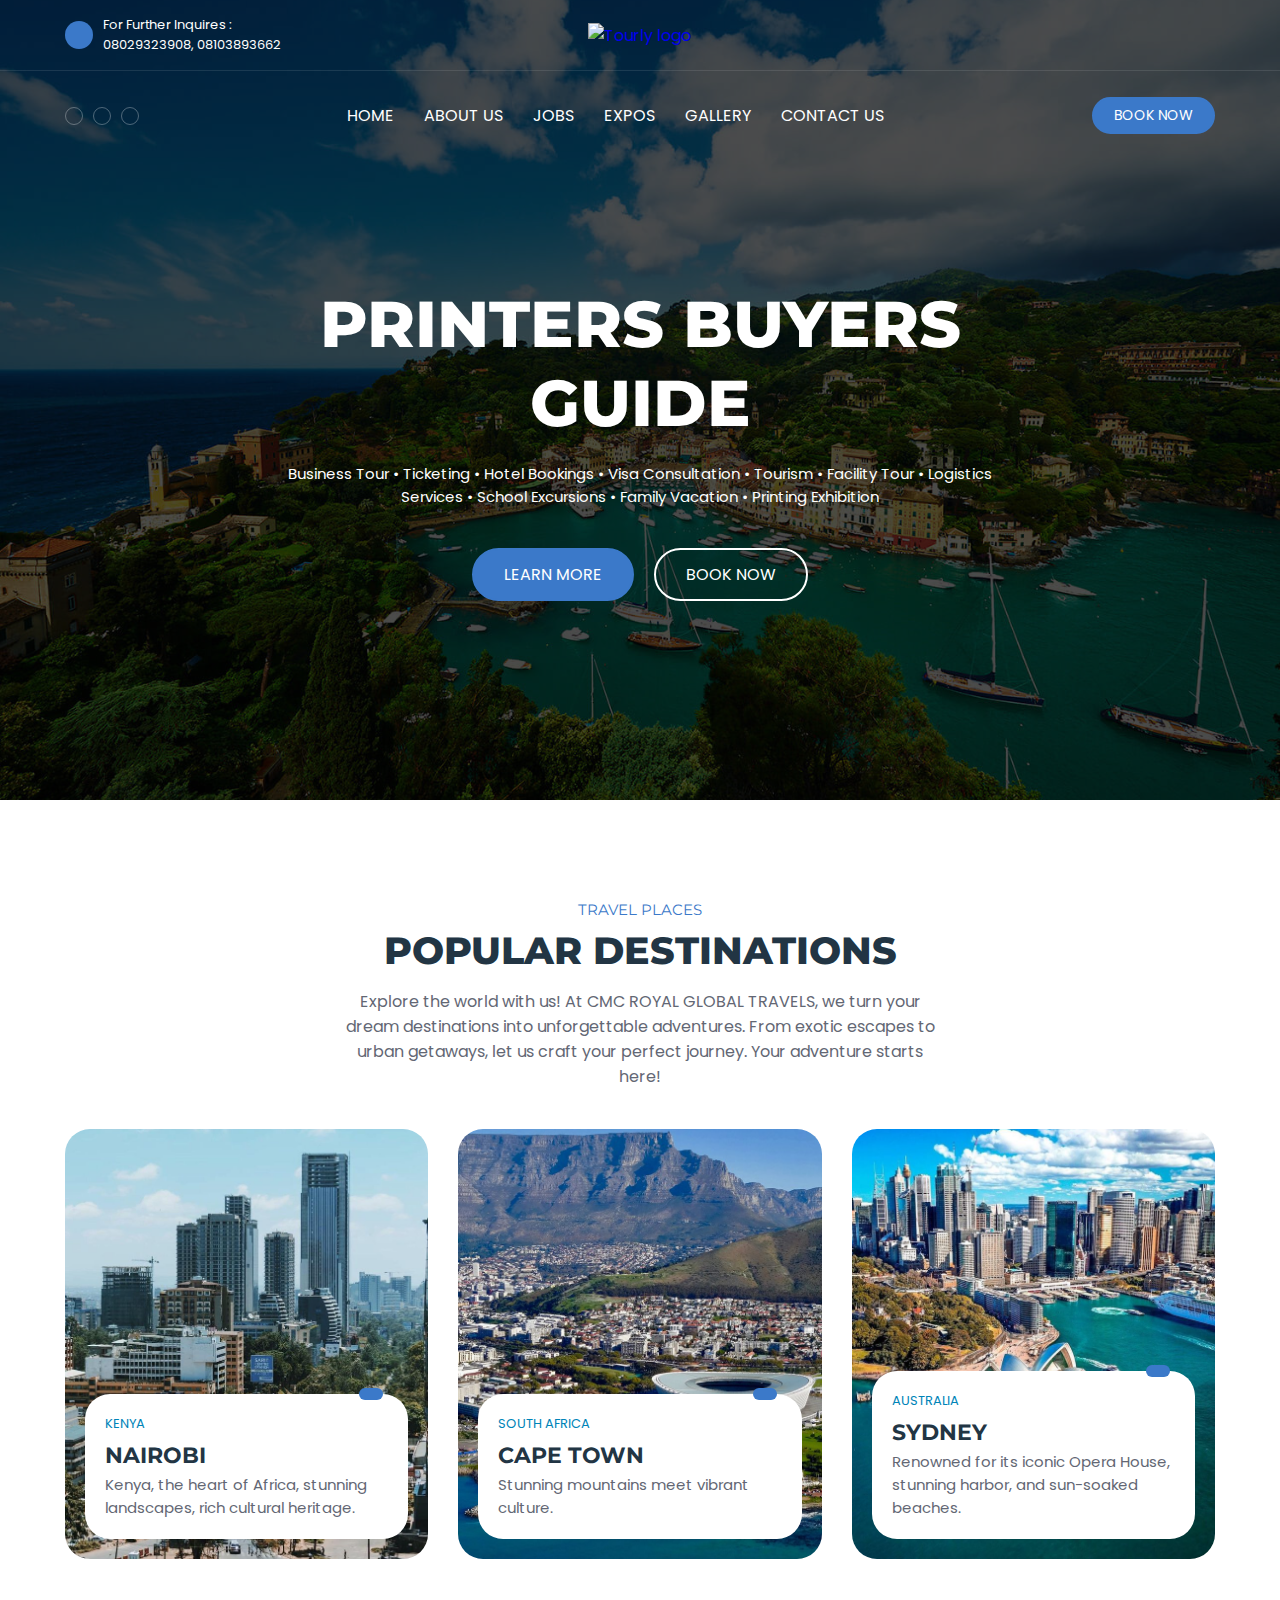
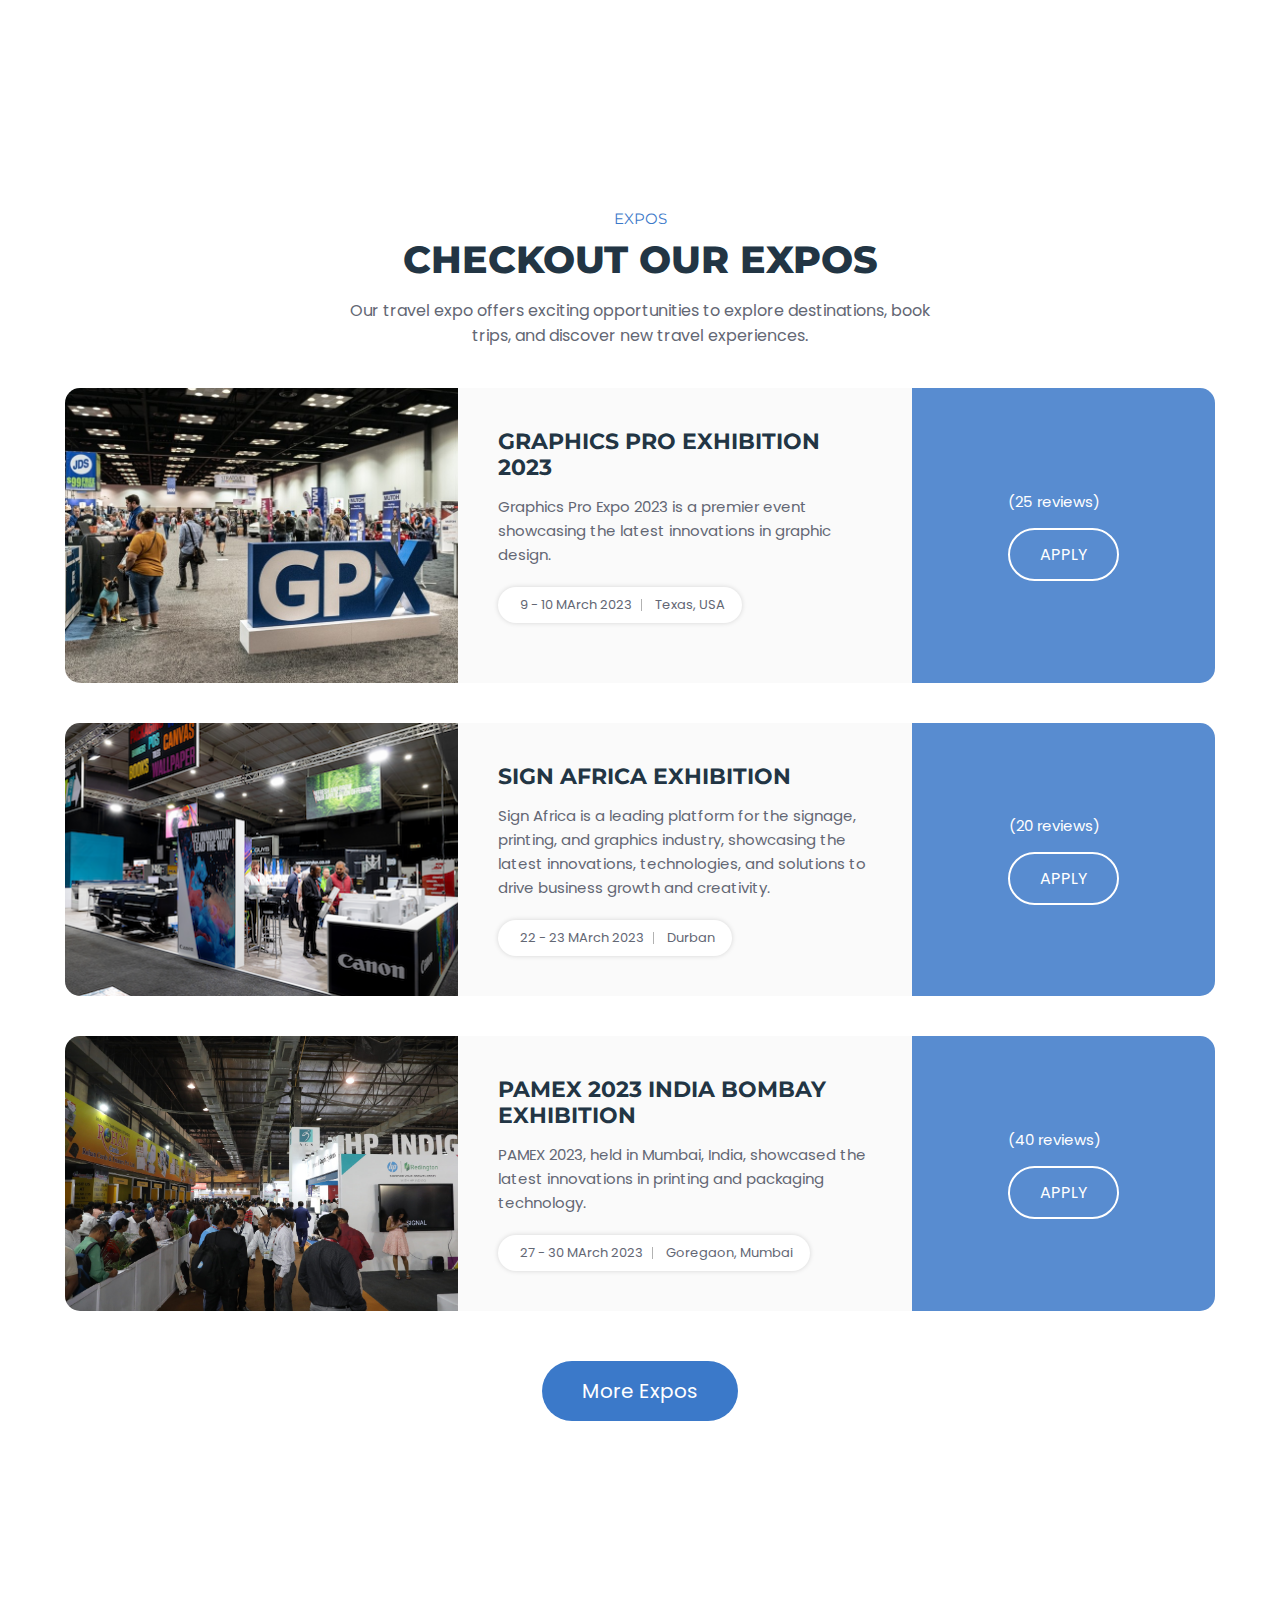
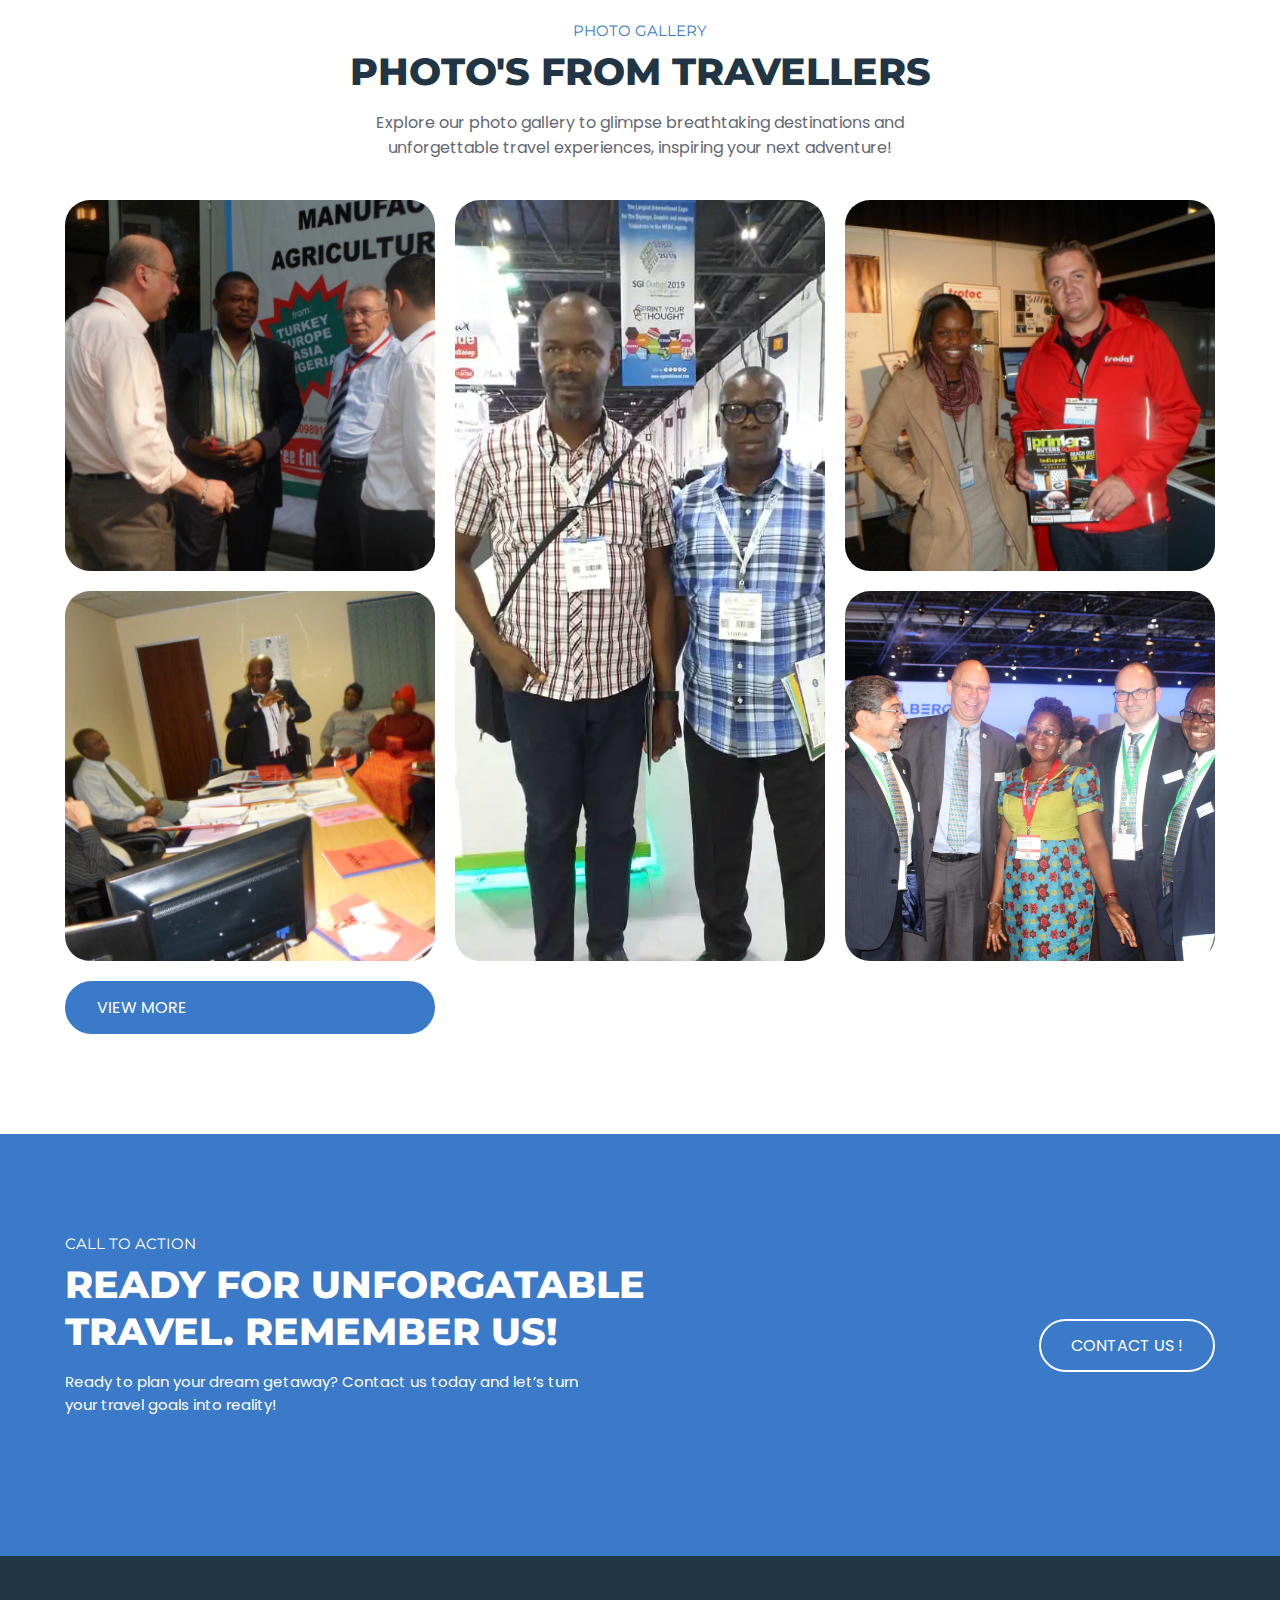
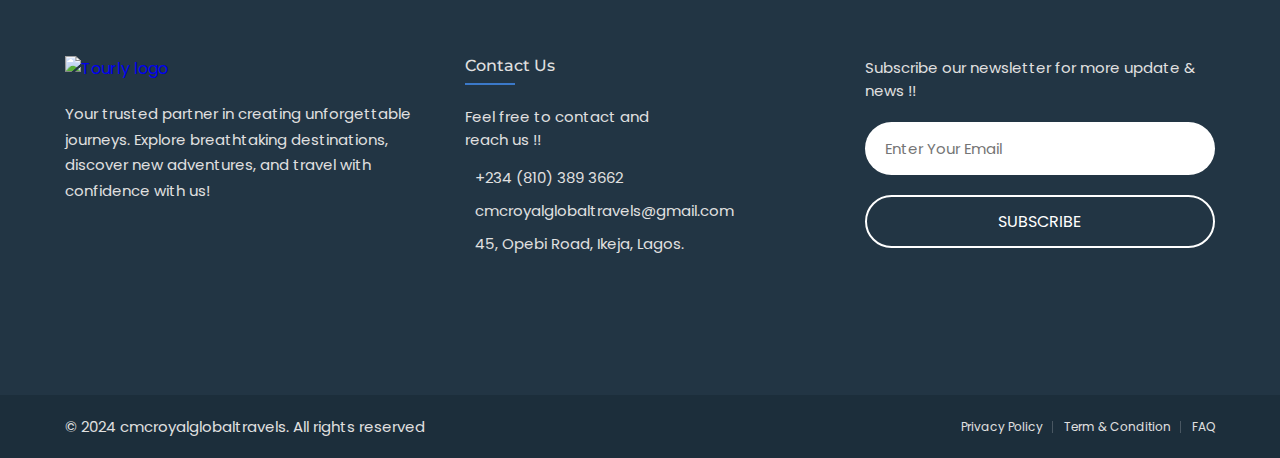
==== commit d5f010a6: "Add files via upload" ====
--- a/cmc travels/index.html
+++ b/cmc travels/index.html
@@ -123,7 +123,7 @@
             </li>
 
             <li>
-              <a href="#destination" class="navbar-link" data-nav-link>destination</a>
+              <a href="jobs.html" class="navbar-link" data-nav-link>Jobs</a>
             </li>
 
             <li>
@@ -131,7 +131,7 @@
             </li>
 
             <li>
-              <a href="#gallery" class="navbar-link" data-nav-link>gallery</a>
+              <a href="gallery.html" class="navbar-link" data-nav-link>gallery</a>
             </li>
 
             <li>
@@ -759,4 +759,4 @@
 
 </body>
 
-</html>
+</html>